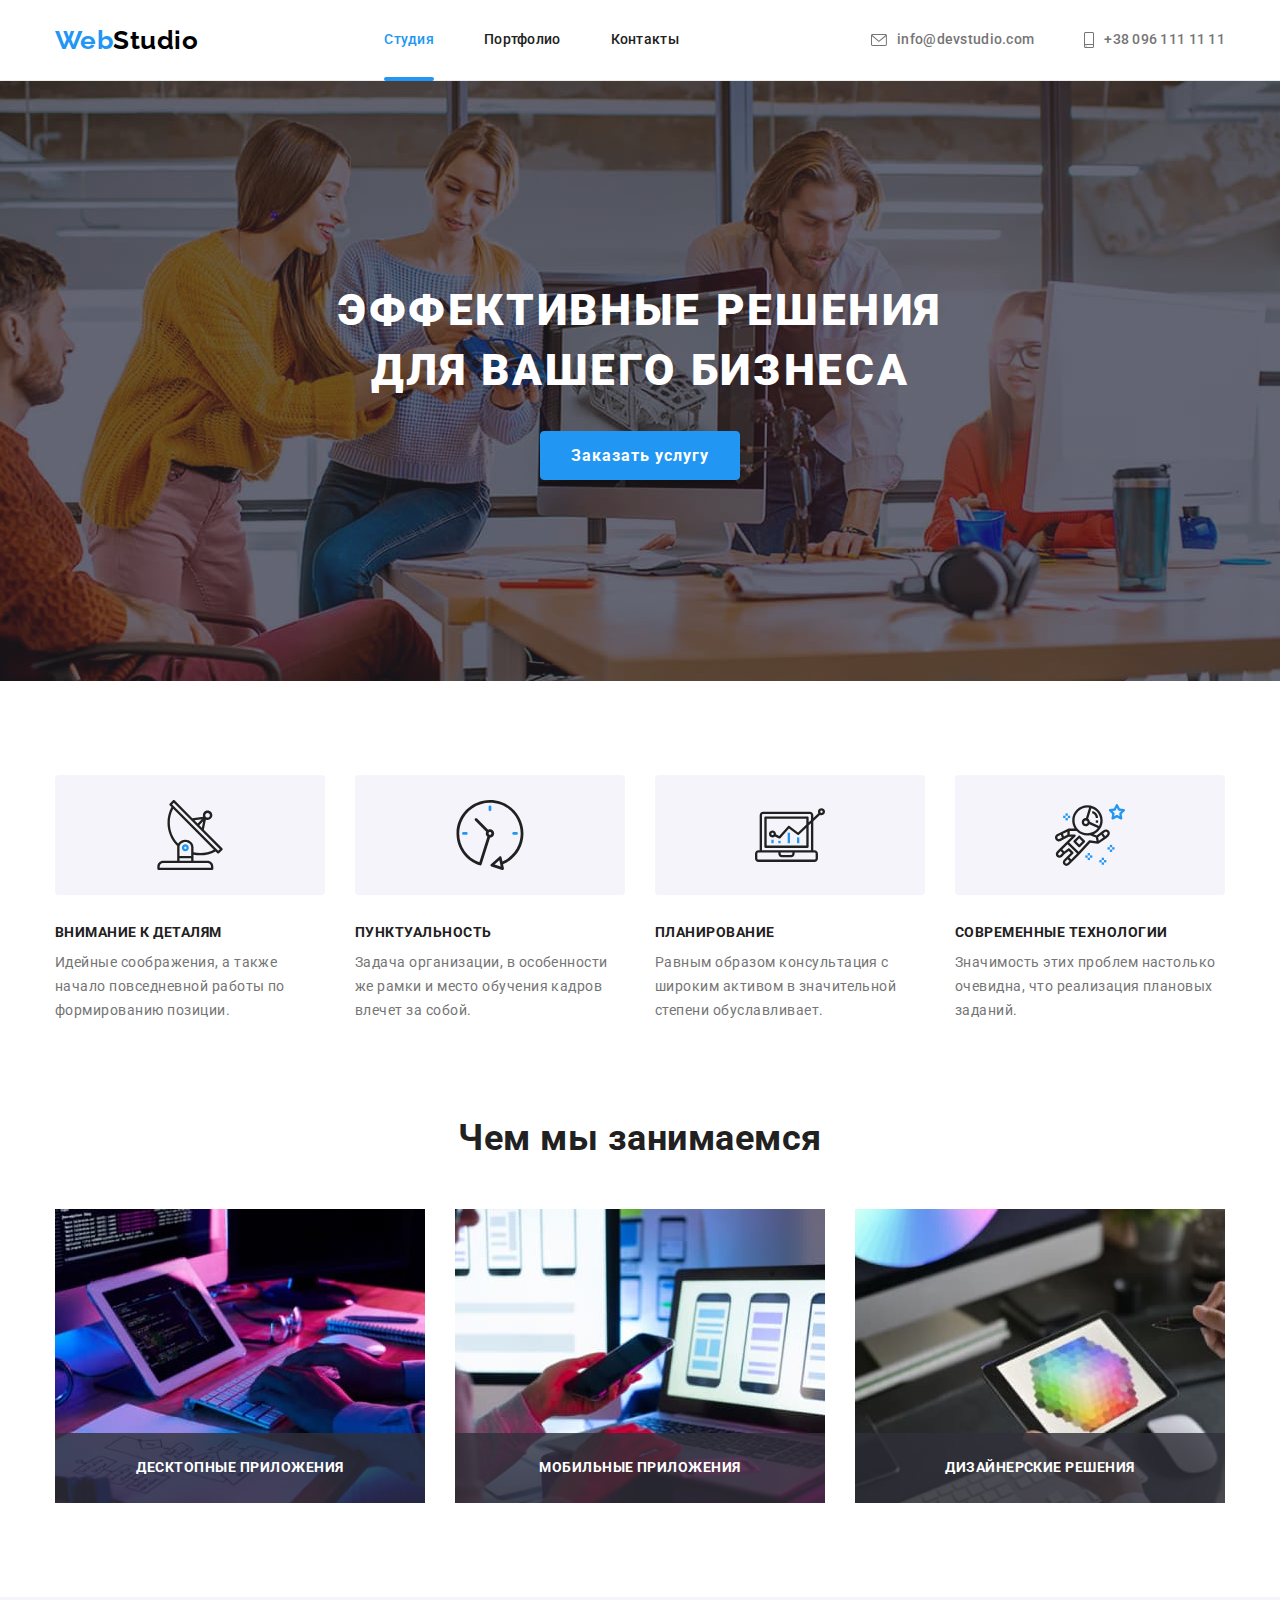
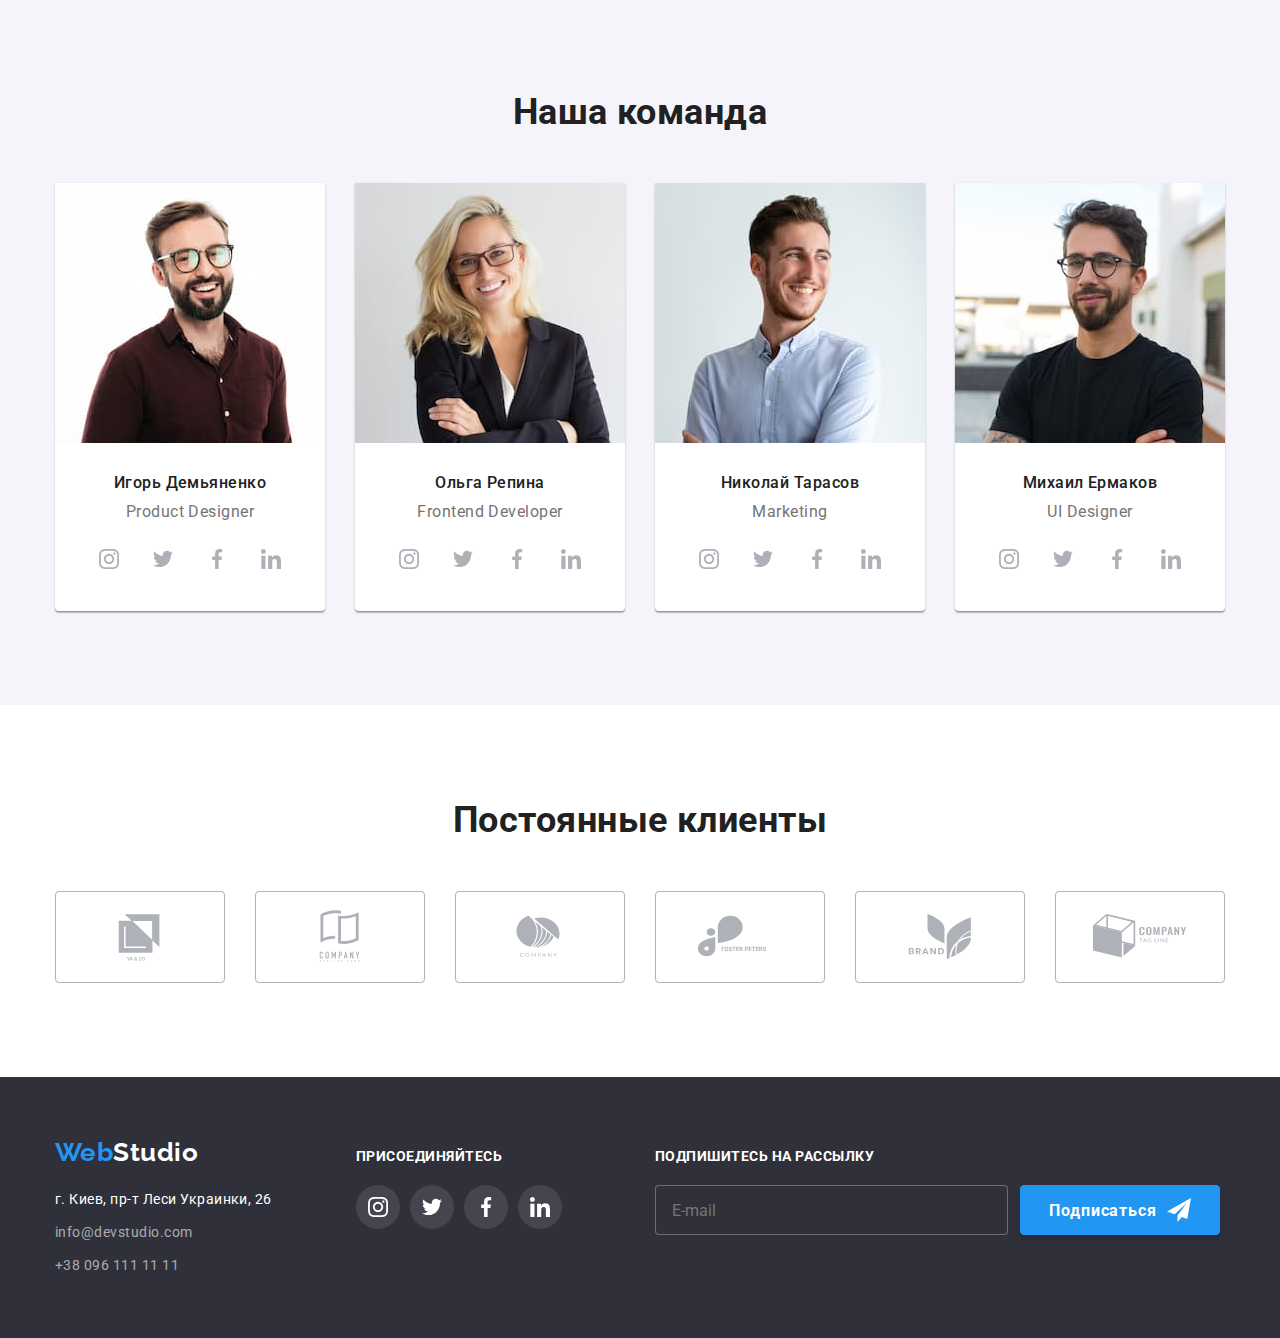
==== index.html @ db18aca5 "HW-07" ====
<!DOCTYPE html>
<html lang="ru">
  <head>
    <meta charset="utf-8" />
    <meta http-equiv="x-ua-compatible" content="ie=edge" />
    <meta name="viewport" content="width=device-width, initial-scale=1.0" />
    <title>Студия</title>
    <link rel="preconnect" href="https://fonts.googleapis.com" />
    <link rel="preconnect" href="https://fonts.gstatic.com" crossorigin />
    <link
      href="https://fonts.googleapis.com/css2?family=Raleway:wght@700&family=Roboto:wght@400;500;700;900&display=swap"
      rel="stylesheet"
    />
    <link
      rel="stylesheet"
      href="https://cdnjs.cloudflare.com/ajax/libs/modern-normalize/1.0.0/modern-normalize.min.css"
    />
    <link rel="stylesheet" href="./css/main.min.css" />
  </head>

  <body>
    <!-- _______________ Header _______________ -->
    <header class="page-header">
      <div class="container page-header__container">
        <!-- _______________ Logo _______________ -->
        <a href="./index.html" class="logo" lang="en">
          <span class="logo__accent">Web</span>Studio
        </a>

        <nav class="site-nav">
          <ul class="site-nav list">
            <li class="site-nav__item">
              <a
                href="./index.html"
                class="header-menu__link site-nav__link site-nav__link--current"
              >
                Студия
              </a>
            </li>
            <li class="site-nav__item">
              <a href="./portfolio.html" class="header-menu__link site-nav__link"> Портфолио </a>
            </li>
            <li class="site-nav__item">
              <a href="" class="header-menu__link site-nav__link"> Контакты </a>
            </li>
          </ul>
        </nav>

        <ul class="header-contacts list">
          <li class="header-contacts__item">
            <a href="mailto:info@devstudio.com" class="header-menu__link header-contacts__link">
              <svg class="header-contacts__icon" width="16" height="12">
                <use href="./images/sprite.svg#icon-envelope"></use>
              </svg>
              info@devstudio.com
            </a>
          </li>
          <li class="header-contacts__item">
            <a href="tel:+380961111111" class="header-menu__link header-contacts__link">
              <svg class="header-contacts__icon" width="10" height="16">
                <use href="./images/sprite.svg#icon-smartphone"></use>
              </svg>
              +38 096 111 11 11
            </a>
          </li>
        </ul>
      </div>
    </header>

    <main>
      <!-- _______________ Hero _______________ -->
      <section class="hero">
        <!-- <div class="overlay"> -->
        <div class="container">
          <h1 class="hero__title">Эффективные решения<br />для вашего бизнеса</h1>
          <button class="button" type="button" data-modal-open>Заказать услугу</button>
          <!-- </div> -->
        </div>
      </section>

      <!-- _______________ Features _______________ -->
      <section class="section">
        <div class="container">
          <h2 class="section__title visually-hidden">Наши преимущества</h2>
          <ul class="features list">
            <li class="features__item">
              <div class="features__thumb">
                <svg width="70" height="70">
                  <use href="./images/sprite.svg#icon-feature1"></use>
                </svg>
              </div>
              <h3 class="features__title">Внимание к деталям</h3>
              <p class="features__description">
                Идейные соображения, а также начало повседневной работы по формированию позиции.
              </p>
            </li>
            <li class="features__item">
              <div class="features__thumb">
                <svg width="70" height="70">
                  <use href="./images/sprite.svg#icon-feature2"></use>
                </svg>
              </div>
              <h3 class="features__title">Пунктуальность</h3>
              <p class="features__description">
                Задача организации, в особенности же рамки и место обучения кадров влечет за собой.
              </p>
            </li>
            <li class="features__item">
              <div class="features__thumb">
                <svg width="70" height="70">
                  <use href="./images/sprite.svg#icon-feature3"></use>
                </svg>
              </div>
              <h3 class="features__title">Планирование</h3>
              <p class="features__description">
                Равным образом консультация с широким активом в значительной степени обуславливает.
              </p>
            </li>
            <li class="features__item">
              <div class="features__thumb">
                <svg width="70" height="70">
                  <use href="./images/sprite.svg#icon-feature4"></use>
                </svg>
              </div>
              <h3 class="features__title">Современные технологии</h3>
              <p class="features__description">
                Значимость этих проблем настолько очевидна, что реализация плановых заданий.
              </p>
            </li>
          </ul>
        </div>
      </section>

      <!-- _______________ Our Doings _______________ -->
      <section class="section section--no-padding-top">
        <div class="container">
          <h2 class="section__title">Чем мы занимаемся</h2>
          <ul class="doings list">
            <li class="doings__item">
              <div class="doings__thumb">
                <img src="./images/box1.jpg" alt="Десктопные приложения" width="370" />
                <h3 class="doings__label">Десктопные приложения</h3>
              </div>
            </li>
            <li class="doings__item">
              <div class="doings__thumb">
                <img src="./images/box2.jpg" alt="Мобильные приложения" width="370" />
                <h3 class="doings__label">Мобильные приложения</h3>
              </div>
            </li>
            <li class="doings__item">
              <div class="doings__thumb">
                <img src="./images/box3.jpg" alt="Дизайнерские решения" width="370" />
                <h3 class="doings__label">Дизайнерские решения</h3>
              </div>
            </li>
          </ul>
        </div>
      </section>

      <!-- _______________ Our Team _______________ -->
      <section class="section section--other-background">
        <div class="container">
          <h2 class="section__title">Наша команда</h2>
          <ul class="team list">
            <li class="team__item">
              <img src="./images/teamcard1.jpg" alt="Фото Игоря" width="270" class="team-img" />
              <div class="team__info">
                <h3 class="team__title">Игорь Демьяненко</h3>
                <p class="team__text" lang="en">Product Designer</p>
                <ul class="socials list">
                  <li class="socials__item">
                    <a href="" class="socials__link">
                      <svg class="socials__icon" width="20" height="20">
                        <use href="./images/sprite.svg#icon-instagram"></use>
                      </svg>
                    </a>
                  </li>
                  <li class="socials__item">
                    <a href="" class="socials__link"
                      ><svg class="socials__icon" width="20" height="20">
                        <use href="./images/sprite.svg#icon-twitter"></use>
                      </svg>
                    </a>
                  </li>
                  <li class="socials__item">
                    <a href="" class="socials__link"
                      ><svg class="socials__icon" width="20" height="20">
                        <use href="./images/sprite.svg#icon-facebook"></use>
                      </svg>
                    </a>
                  </li>
                  <li class="socials__item">
                    <a href="" class="socials__link"
                      ><svg class="socials__icon" width="20" height="20">
                        <use href="./images/sprite.svg#icon-linkedin"></use>
                      </svg>
                    </a>
                  </li>
                </ul>
              </div>
            </li>

            <li class="team__item">
              <img src="./images/teamcard2.jpg" alt="Фото Ольги" width="270" />
              <div class="team__info">
                <h3 class="team__title">Ольга Репина</h3>
                <p class="team__text" lang="en">Frontend Developer</p>
                <ul class="socials list">
                  <li class="socials__item">
                    <a href="" class="socials__link">
                      <svg class="socials__icon" width="20" height="20">
                        <use href="./images/sprite.svg#icon-instagram"></use>
                      </svg>
                    </a>
                  </li>
                  <li class="socials__item">
                    <a href="" class="socials__link"
                      ><svg class="socials__icon" width="20" height="20">
                        <use href="./images/sprite.svg#icon-twitter"></use>
                      </svg>
                    </a>
                  </li>
                  <li class="socials__item">
                    <a href="" class="socials__link"
                      ><svg class="socials__icon" width="20" height="20">
                        <use href="./images/sprite.svg#icon-facebook"></use>
                      </svg>
                    </a>
                  </li>
                  <li class="socials__item">
                    <a href="" class="socials__link"
                      ><svg class="socials__icon" width="20" height="20">
                        <use href="./images/sprite.svg#icon-linkedin"></use>
                      </svg>
                    </a>
                  </li>
                </ul>
              </div>
            </li>

            <li class="team__item">
              <img src="./images/teamcard3.jpg" alt="Фото Николая" width="270" />
              <div class="team__info">
                <h3 class="team__title">Николай Тарасов</h3>
                <p class="team__text" lang="en">Marketing</p>
                <ul class="socials list">
                  <li class="socials__item">
                    <a href="" class="socials__link">
                      <svg class="socials__icon" width="20" height="20">
                        <use href="./images/sprite.svg#icon-instagram"></use>
                      </svg>
                    </a>
                  </li>
                  <li class="socials__item">
                    <a href="" class="socials__link">
                      <svg class="socials__icon" width="20" height="20">
                        <use href="./images/sprite.svg#icon-twitter"></use>
                      </svg>
                    </a>
                  </li>
                  <li class="socials__item">
                    <a href="" class="socials__link">
                      <svg class="socials__icon" width="20" height="20">
                        <use href="./images/sprite.svg#icon-facebook"></use>
                      </svg>
                    </a>
                  </li>
                  <li class="socials__item">
                    <a href="" class="socials__link">
                      <svg class="socials__icon" width="20" height="20">
                        <use href="./images/sprite.svg#icon-linkedin"></use>
                      </svg>
                    </a>
                  </li>
                </ul>
              </div>
            </li>

            <li class="team__item">
              <img src="./images/teamcard4.jpg" alt="Фото Михаила" width="270" />
              <div class="team__info">
                <h3 class="team__title">Михаил Ермаков</h3>
                <p class="team__text" lang="en">UI Designer</p>
                <ul class="socials list">
                  <li class="socials__item">
                    <a href="" class="socials__link">
                      <svg class="socials__icon" width="20" height="20">
                        <use href="./images/sprite.svg#icon-instagram"></use>
                      </svg>
                    </a>
                  </li>
                  <li class="socials__item">
                    <a href="" class="socials__link">
                      <svg class="socials__icon" width="20" height="20">
                        <use href="./images/sprite.svg#icon-twitter"></use>
                      </svg>
                    </a>
                  </li>
                  <li class="socials__item">
                    <a href="" class="socials__link">
                      <svg class="socials__icon" width="20" height="20">
                        <use href="./images/sprite.svg#icon-facebook"></use>
                      </svg>
                    </a>
                  </li>
                  <li class="socials__item">
                    <a href="" class="socials__link">
                      <svg class="socials__icon" width="20" height="20">
                        <use href="./images/sprite.svg#icon-linkedin"></use>
                      </svg>
                    </a>
                  </li>
                </ul>
              </div>
            </li>
          </ul>
        </div>
      </section>

      <!-- _______________ Our Clients _______________ -->
      <section class="section">
        <div class="container">
          <h2 class="section__title">Постоянные клиенты</h2>
          <ul class="clients list">
            <li>
              <a href="" class="clients__link">
                <svg class="clients__icon" width="106" height="60">
                  <use href="./images/sprite.svg#icon-client1"></use>
                </svg>
              </a>
            </li>
            <li>
              <a href="" class="clients__link">
                <svg class="clients__icon" width="106" height="60">
                  <use href="./images/sprite.svg#icon-client2"></use>
                </svg>
              </a>
            </li>
            <li>
              <a href="" class="clients__link">
                <svg class="clients__icon" width="106" height="60">
                  <use href="./images/sprite.svg#icon-client3"></use>
                </svg>
              </a>
            </li>
            <li>
              <a href="" class="clients__link">
                <svg class="clients__icon" width="106" height="60">
                  <use href="./images/sprite.svg#icon-client4"></use>
                </svg>
              </a>
            </li>
            <li>
              <a href="" class="clients__link">
                <svg class="clients__icon" width="106" height="60">
                  <use href="./images/sprite.svg#icon-client5"></use>
                </svg>
              </a>
            </li>
            <li>
              <a href="" class="clients__link">
                <svg class="clients__icon" width="106" height="60">
                  <use href="./images/sprite.svg#icon-client6"></use>
                </svg>
              </a>
            </li>
          </ul>
        </div>
      </section>
    </main>

    <!--  _______________ Footer _______________ -->
    <footer class="footer">
      <div class="container footer__box">
        <div>
          <a href="./index.html" class="logo logo--inverse" lang="en">
            <span class="logo__accent">Web</span>Studio
          </a>

          <address>
            <ul class="address list">
              <li class="address__item">
                <a
                  href="https://www.google.com.ua/maps/@50.4265841,30.5361971,17z"
                  class="address__link address__link--bright"
                >
                  г. Киев, пр-т Леси Украинки, 26</a
                >
              </li>
              <li class="address__item">
                <a href="mailto:info@devstudio.com" class="address__link address__link--dull">
                  info@devstudio.com
                </a>
              </li>
              <li class="address__item">
                <a href="tel:+380961111111" class="address__link address__link--dull">
                  +38 096 111 11 11
                </a>
              </li>
            </ul>
          </address>
        </div>

        <div class="join">
          <h3 class="footer__title">присоединяйтесь</h3>
          <ul class="socials list">
            <li class="socials__item--">
              <a href="" class="socials__link join__socials__link">
                <svg class="socials__icon" width="20" height="20">
                  <use href="./images/sprite.svg#icon-instagram"></use>
                </svg>
              </a>
            </li>
            <li class="socials__item">
              <a href="" class="socials__link join__socials__link">
                <svg class="socials__icon" width="20" height="20">
                  <use href="./images/sprite.svg#icon-twitter"></use>
                </svg>
              </a>
            </li>
            <li class="socials__item">
              <a href="" class="socials__link join__socials__link">
                <svg class="socials__icon" width="20" height="20">
                  <use href="./images/sprite.svg#icon-facebook"></use>
                </svg>
              </a>
            </li>
            <li class="socials__item">
              <a href="" class="socials__link join__socials__link">
                <svg class="socials__icon" width="20" height="20">
                  <use href="./images/sprite.svg#icon-linkedin"></use>
                </svg>
              </a>
            </li>
          </ul>
        </div>

        <div class="subscription">
          <form>
            <h3 class="footer__title">Подпишитесь на рассылку</h3>
            <div class="subscription__row">
              <input
                class="subscription__input"
                type="email"
                id="sub-mail"
                name="subscr-email"
                placeholder="E-mail"
              />
              <button class="button" type="submit">
                <span class="button__box">
                  Подписаться
                  <span class="button__thumb">
                    <svg width="24" height="24">
                      <use href="./images/icons.svg#icon-send"></use>
                    </svg>
                  </span>
                </span>
              </button>
            </div>
          </form>
        </div>
      </div>
    </footer>

    <!-- _______________ Modal Window _______________ -->
    <div class="backdrop is-hidden" data-modal>
      <div class="modal">
        <svg class="btn-close-icon" width="30" height="30" data-modal-close>
          <use href="./images/sprite.svg#icon-close"></use>
        </svg>
        <form class="form" name="recall" autocomplete="on">
          <h2 class="form__title">Оставьте свои данные, мы вам перезвоним</h2>

          <ul class="list">
            <li class="form__item">
              <label class="form__label" for="name">Имя</label>
              <input class="form__input" type="text" name="contact-name" id="name" />
              <span class="form__thumb">
                <svg class="form__icon" width="18" height="18">
                  <use href="./images/icons.svg#icon-person"></use>
                </svg>
              </span>
            </li>

            <li class="form__item">
              <label class="form__label" for="tel">Телефон</label>
              <input class="form__input" type="tel" id="tel" name="contact-phone" required />
              <span class="form__thumb">
                <svg class="form__icon" width="18" height="18">
                  <use href="./images/icons.svg#icon-phone"></use>
                </svg>
              </span>
            </li>

            <li class="form__item">
              <label class="form__label" for="mail">Почта</label>
              <input class="form__input" type="email" id="mail" name="contact-email" />
              <span class="form__thumb">
                <svg class="form__icon" width="18" height="18">
                  <use href="./images/icons.svg#icon-email-modal"></use>
                </svg>
              </span>
            </li>

            <li class="form__item">
              <label class="form__label" for="comment">Комментарий</label>
              <textarea
                class="form__input form__textarea"
                name="contact-comment"
                id="comment"
                placeholder="Введите текст"
              ></textarea>
            </li>

            <li class="form__item terms">
              <label class="terms__label">
                <span class="terms__thumb">
                  <input
                    class="terms__checkbox visually-hidden"
                    type="checkbox"
                    name="terms-agree"
                    value="agree"
                    required
                  />
                  <svg class="terms__icon" width="16" height="15">
                    <use href="./images/icons.svg#icon-check"></use>
                  </svg>
                </span>

                <span class="terms__text">
                  Соглашаюсь с рассылкой и принимаю
                  <a class="terms__link" href="">Условия договора</a>
                </span>
              </label>
            </li>
          </ul>

          <!-- send -->
          <button class="button" type="submit" data-modal-close>Отправить</button>
        </form>
      </div>
    </div>

    <script src="./js/modal.js"></script>
  </body>
</html>
---- css/main.min.css ----
:root{--primary-text-color: #757575;--title-text-color: #212121;--light-text-color: #ffffff;--hero-title-color: #ffffff;--main-bg-color: #ffffff;--second-bg-color: #f5f4fa;--dark-bg-color: #2f303a;--accent-color: #2196f3;--twin-accent-color: #ffffff;--logo-color: #000000;--address-contact-color: rgba(255, 255, 255, 0.6);--icon-color: #afb1b8;--icon-bg-color: rgba(255, 255, 255, 0.1);--label-doing-bg-color: rgba(47, 48, 58, 0.8);--portfolio-overlay-text-color: #ffffff;--portfolio-overlay-bg-color: rgba(33, 150, 243, 0.9);--backdrop-color: rgba(0, 0, 0, 0.2);--placeholder-color: rgba(117, 117, 117, 0.5);--subscr-border-color: rgba(255, 255, 255, 0.3);--close-border-color: rgba(0, 0, 0, 0.1);--item-gap: 30px}body{font-family:Roboto,sans-serif;letter-spacing:.03em;color:var(--primary-text-color);background-color:var(--main-bg-color)}img{display:block;max-width:100%;height:auto}h1,h2,h3,h4,h5,h6,p{margin:0;padding:0}.list{margin:0;padding:0;list-style:none}.container{margin-left:auto;margin-right:auto;padding-left:15px;padding-right:15px;width:1200px}.visually-hidden{position:absolute;width:1px;height:1px;margin:-1px;border:0;padding:0;white-space:nowrap;-webkit-clip-path:inset(100%);clip-path:inset(100%);clip:rect(0 0 0 0);overflow:hidden}.form__thumb,.form__input,.btn-close-icon,.backdrop,.button__thumb,.subscription__input,.address__link,.portfolio__text,.portfolio__link,.filtr__btn,.clients__link,.socials__link,.button,.header-contacts__link,.site-nav__link{transition-duration:250ms;transition-timing-function:cubic-bezier(0.4, 0, 0.2, 1)}.header-contacts,.site-nav{display:flex;align-items:center}.header-contacts__item,.site-nav__item{display:block}.header-contacts__item:not(:last-child),.site-nav__item:not(:last-child){margin-right:50px}.header-contacts__link,.site-nav__link{padding-top:32px;padding-bottom:32px;font-weight:500;font-size:14px;line-height:1.14;letter-spacing:.02em;text-decoration:none;transition-property:color,fill}.header-contacts__link:hover,.site-nav__link:hover,.header-contacts__link:focus,.site-nav__link:focus{color:var(--accent-color);fill:var(--accent-color)}.logo{display:inline-block;font-family:Raleway,sans-serif;font-weight:700;font-size:26px;line-height:1.19;text-decoration:none;color:var(--logo-color)}.logo__accent{color:var(--accent-color)}.logo--inverse{color:var(--twin-accent-color)}.page-header{border-bottom:1px solid #ececec}.page-header__container{display:flex;align-items:center}.site-nav{margin-left:93px;margin-right:auto}.site-nav__link{display:inline-block;color:var(--title-text-color)}.site-nav__link--current{position:relative;color:var(--accent-color)}.site-nav__link--current::after{content:"";position:absolute;bottom:-1px;left:0;width:100%;background-color:var(--accent-color);border:2px solid var(--accent-color);border-radius:2px}.header-contacts__link{display:flex;align-items:center;color:var(--primary-text-color);fill:var(--primary-text-color)}.header-contacts__icon{margin-right:10px}.section{padding-top:94px;padding-bottom:94px}.section__title{margin-top:0;margin-bottom:50px;font-weight:700;font-size:36px;line-height:1.17;text-align:center;color:var(--title-text-color)}.section--no-padding-top{padding-top:0}.section--other-background{margin-bottom:0;background-color:var(--second-bg-color)}.hero{margin-left:auto;margin-right:auto;padding-top:200px;padding-bottom:200px;max-width:1600px;height:600px;text-align:center;background-color:var(--dark-bg-color);background-image:linear-gradient(rgba(47, 48, 58, 0.4), rgba(47, 48, 58, 0.4)),url(../images/hero-bg.jpg);background-repeat:no-repeat;background-position:center;background-size:cover}.hero__title{margin-bottom:30px;font-weight:900;font-size:44px;line-height:1.36;letter-spacing:.06em;text-transform:uppercase;color:var(--hero-title-color)}.button{display:block;margin-left:auto;margin-right:auto;padding:10px;min-width:200px;font-weight:700;font-size:16px;line-height:1.7;letter-spacing:.06em;text-align:center;cursor:pointer;color:var(--twin-accent-color);background-color:var(--accent-color);border:1px solid var(--accent-color);border-radius:4px;box-shadow:0px 4px 4px rgba(0,0,0,.15);transition-property:color,background-color}.button:hover,.button:focus{background-color:var(--twin-accent-color);color:var(--accent-color)}.features{display:flex;margin-left:calc(-1*var(--item-gap))}.features__item{flex-basis:calc(25% - var(--item-gap));margin-left:var(--item-gap)}.features__thumb{display:flex;justify-content:center;align-items:center;margin-bottom:30px;height:120px;background-color:var(--second-bg-color);border-radius:4px}.features__title{margin-bottom:10px;font-weight:700;font-size:14px;line-height:1.14;text-transform:uppercase;color:var(--title-text-color)}.features__description{margin-top:0;margin-bottom:0;font-size:14px;line-height:1.71}.doings{display:flex;margin-left:calc(-1*var(--item-gap))}.doings__item{margin-left:var(--item-gap);flex-basis:calc(33.3333333333% - var(--item-gap))}.doings__thumb{position:relative}.doings__label{position:absolute;bottom:0;display:flex;justify-content:center;align-items:center;margin:0;width:100%;height:70px;font-weight:700;font-size:14px;line-height:1.14;text-transform:uppercase;color:var(--light-text-color);background-color:var(--label-doing-bg-color)}.team{display:flex;margin-left:calc(-1*var(--item-gap))}.team__item{flex-basis:calc(25% - var(--item-gap));margin-left:var(--item-gap);background-color:var(--main-bg-color);box-shadow:0px 1px 3px rgba(0,0,0,.12),0px 1px 1px rgba(0,0,0,.14),0px 2px 1px rgba(0,0,0,.2);border-radius:0px 0px 4px 4px}.team__info{padding:30px 0}.team__title{margin-bottom:10px;font-weight:500;font-size:16px;line-height:1.19;text-align:center;color:var(--title-text-color)}.team__text{margin-top:0;margin-bottom:16px;font-size:16px;line-height:1.19;text-align:center}.socials{display:flex;justify-content:center}.socials__item:not(:first-child){margin-left:10px}.socials__link{display:flex;justify-content:center;align-items:center;width:44px;height:44px;color:var(--icon-color);border-radius:50%;transition-property:color,background-color}.socials__link:hover,.socials__link:focus{color:var(--twin-accent-color);background-color:var(--accent-color)}.socials__icon{fill:currentColor}.clients{display:flex;justify-content:space-between}.clients__link{display:flex;justify-content:center;align-items:center;width:170px;height:92px;color:var(--icon-color);border:1px solid var(--icon-color);border-radius:4px;transition-property:color,border}.clients__link:hover,.clients__link:focus{color:var(--accent-color);border:1px solid var(--accent-color)}.clients__icon{fill:currentColor}.filtr{display:flex;justify-content:center;margin-bottom:50px}.filtr__item:not(:last-child){margin-right:8px}.filtr__btn{display:inline-block;padding:6px 22px;min-width:73px;font-family:inherit;font-weight:500;font-size:16px;line-height:1.63;letter-spacing:.03em;text-align:center;cursor:pointer;color:var(--title-text-color);background-color:var(--second-bg-color);border:1px solid var(--second-bg-color);border-radius:4px;transition-property:color,background-color,border,box-shadow}.filtr__btn:hover,.filtr__btn:focus{color:var(--twin-accent-color);background-color:var(--accent-color);border:1px solid var(--accent-color);box-shadow:0px 3px 1px rgba(0,0,0,.1),0px 1px 2px rgba(0,0,0,.08),0px 2px 2px rgba(0,0,0,.12)}.portfolio{display:flex;flex-wrap:wrap;margin-left:calc(-1*var(--item-gap));margin-top:calc(-1*var(--item-gap))}.portfolio__item{flex-basis:calc(33.3333333333% - var(--item-gap));margin-left:var(--item-gap);margin-top:var(--item-gap)}.portfolio__link{display:block;text-decoration:none;transition-property:box-shadow}.portfolio__link:hover,.portfolio__link:focus{box-shadow:0px 1px 1px rgba(0,0,0,.12),0px 4px 4px rgba(0,0,0,.06),1px 4px 6px rgba(0,0,0,.16)}.portfolio__thumb{position:relative;overflow:hidden}.portfolio__thumb::before{content:""}.portfolio__text{position:absolute;top:100%;opacity:0;margin:0;padding:63px 24px;width:100%;height:100%;font-size:18px;line-height:1.56;color:var(--portfolio-overlay-text-color);background-color:var(--portfolio-overlay-bg-color);transition-property:opacity,top}.portfolio__link:hover .portfolio__text,.portfolio__link:focus .portfolio__text{top:0;opacity:1}.portfolio__content{padding:20px 24px;border:1px solid #eee}.portfolio__title{margin:0 0 4px 0;font-weight:700;font-size:18px;line-height:2;letter-spacing:.06em;color:var(--title-text-color)}.portfolio__type{margin-top:0;margin-bottom:0;font-size:16px;line-height:1.86;color:var(--primary-text-color)}.footer{padding-top:60px;padding-bottom:60px;background-color:var(--dark-bg-color)}.footer__box{display:flex;align-items:baseline}.footer__title{margin-bottom:20px;font-weight:700;font-size:14px;line-height:1.14;text-transform:uppercase;color:var(--light-text-color)}.address{margin-top:20px;width:231px}.address__item:not(:first-child){margin-top:9px}.address__link{display:inline-block;width:231px;font-style:normal;font-size:14px;line-height:1.71;text-decoration:none;transition-property:color}.address__link:hover,.address__link:focus{color:var(--accent-color)}.address__link--bright{color:var(--light-text-color)}.address__link--dull{color:var(--address-contact-color)}.join{margin-left:70px}.join__socials__link{color:var(--light-text-color);background-color:var(--icon-bg-color)}.subscription{margin-left:93px}.subscription__row{display:flex}.subscription__input{width:353px;height:50px;margin-right:12px;padding-left:16px;color:var(--light-text-color);background-color:var(--dark-bg-color);border:1px solid var(--subscr-border-color);border-radius:4px;transition-property:border}.subscription__input:focus{border:1px solid var(--accent-color);outline:1px solid var(--accent-color)}.button__box{display:flex;justify-content:center;align-items:center}.button__thumb{display:flex;justify-content:center;align-items:center;margin-left:10px;padding:0;fill:var(--twin-accent-color);transition-property:fill}.button:hover .button__thumb,.button:focus .button__thumb{fill:var(--accent-color)}.backdrop{position:fixed;top:0;left:0;width:100%;height:100%;background-color:var(--backdrop-color);transition-property:opacity,visibility}.is-hidden{opacity:0;pointer-events:none;visibility:hidden}.modal{position:absolute;top:50%;left:50%;transform:translate(-50%, -50%);padding-top:40px;padding-left:40px;padding-right:40px;padding-bottom:40px;min-width:528px;min-height:581px;background-color:var(--main-bg-color);border-radius:4px;box-shadow:0px 1px 3px rgba(0,0,0,.12),0px 1px 1px rgba(0,0,0,.14),0px 2px 1px rgba(0,0,0,.2)}.btn-close-icon{position:absolute;top:8px;right:8px;fill:#000;border:1px solid var(--close-border-color);border-radius:50%;transition-property:fill}.btn-close-icon:hover,.btn-close-icon:focus{fill:var(--accent-color);cursor:pointer}.btn-close-icon:active{fill:var(--icon-color)}.form{width:448px;margin-left:auto;margin-right:auto}.form__title{margin-bottom:12px;color:var(--title-text-color);font-weight:700;font-size:20px;line-height:1.15;text-align:center}.form__item{position:relative;display:flex;flex-direction:column;margin-bottom:10px}.form__item:nth-child(4){margin-bottom:20px}.form__label{margin-bottom:4px;font-size:12px;line-height:1.17;letter-spacing:.01}.form__label::-moz-placeholder{color:var(--placeholder-color)}.form__label:-ms-input-placeholder{color:var(--placeholder-color)}.form__label::placeholder{color:var(--placeholder-color)}.form__input{margin:0;padding:12px 42px;cursor:pointer;font-size:14px;line-height:1.14;letter-spacing:.01em;color:var(--title-text-color);border:1px solid rgba(33,33,33,.2);border-radius:4px;transition-property:border}.form__input:focus{outline:1px solid rgba(0,0,0,0);border:1px solid var(--accent-color)}.form__thumb{position:absolute;bottom:11px;left:12px;display:flex;justify-content:center;align-items:center;padding:0;color:var(--title-text-color);transition-property:color}.form__item:focus-within .form__thumb{color:var(--accent-color)}.form__icon{display:inline-block;fill:currentColor}.form__textarea{padding-right:16px;padding-left:16px;height:120px;resize:none}.terms{margin-bottom:30px}.terms__label{display:flex;justify-content:center;align-items:center;margin:0}.terms__thumb{position:relative;width:16px;height:15px;display:block;margin:0;padding:0}.terms__icon{border:1px solid #000;border-radius:2px;fill:rgba(0,0,0,0);stroke:rgba(0,0,0,0);stroke-linejoin:miter;stroke-linecap:butt;stroke-miterlimit:4;stroke-width:.4267}.terms__checkbox:checked+.terms__icon{border:1px solid var(--accent-color);background-color:var(--accent-color);fill:#fff;stroke:#fff;stroke-linejoin:miter;stroke-linecap:butt;stroke-miterlimit:4;stroke-width:.4267}.terms__text{margin-left:9px;font-size:14px;line-height:1.71}.terms__link{color:var(--accent-color)}/*# sourceMappingURL=main.min.css.map */
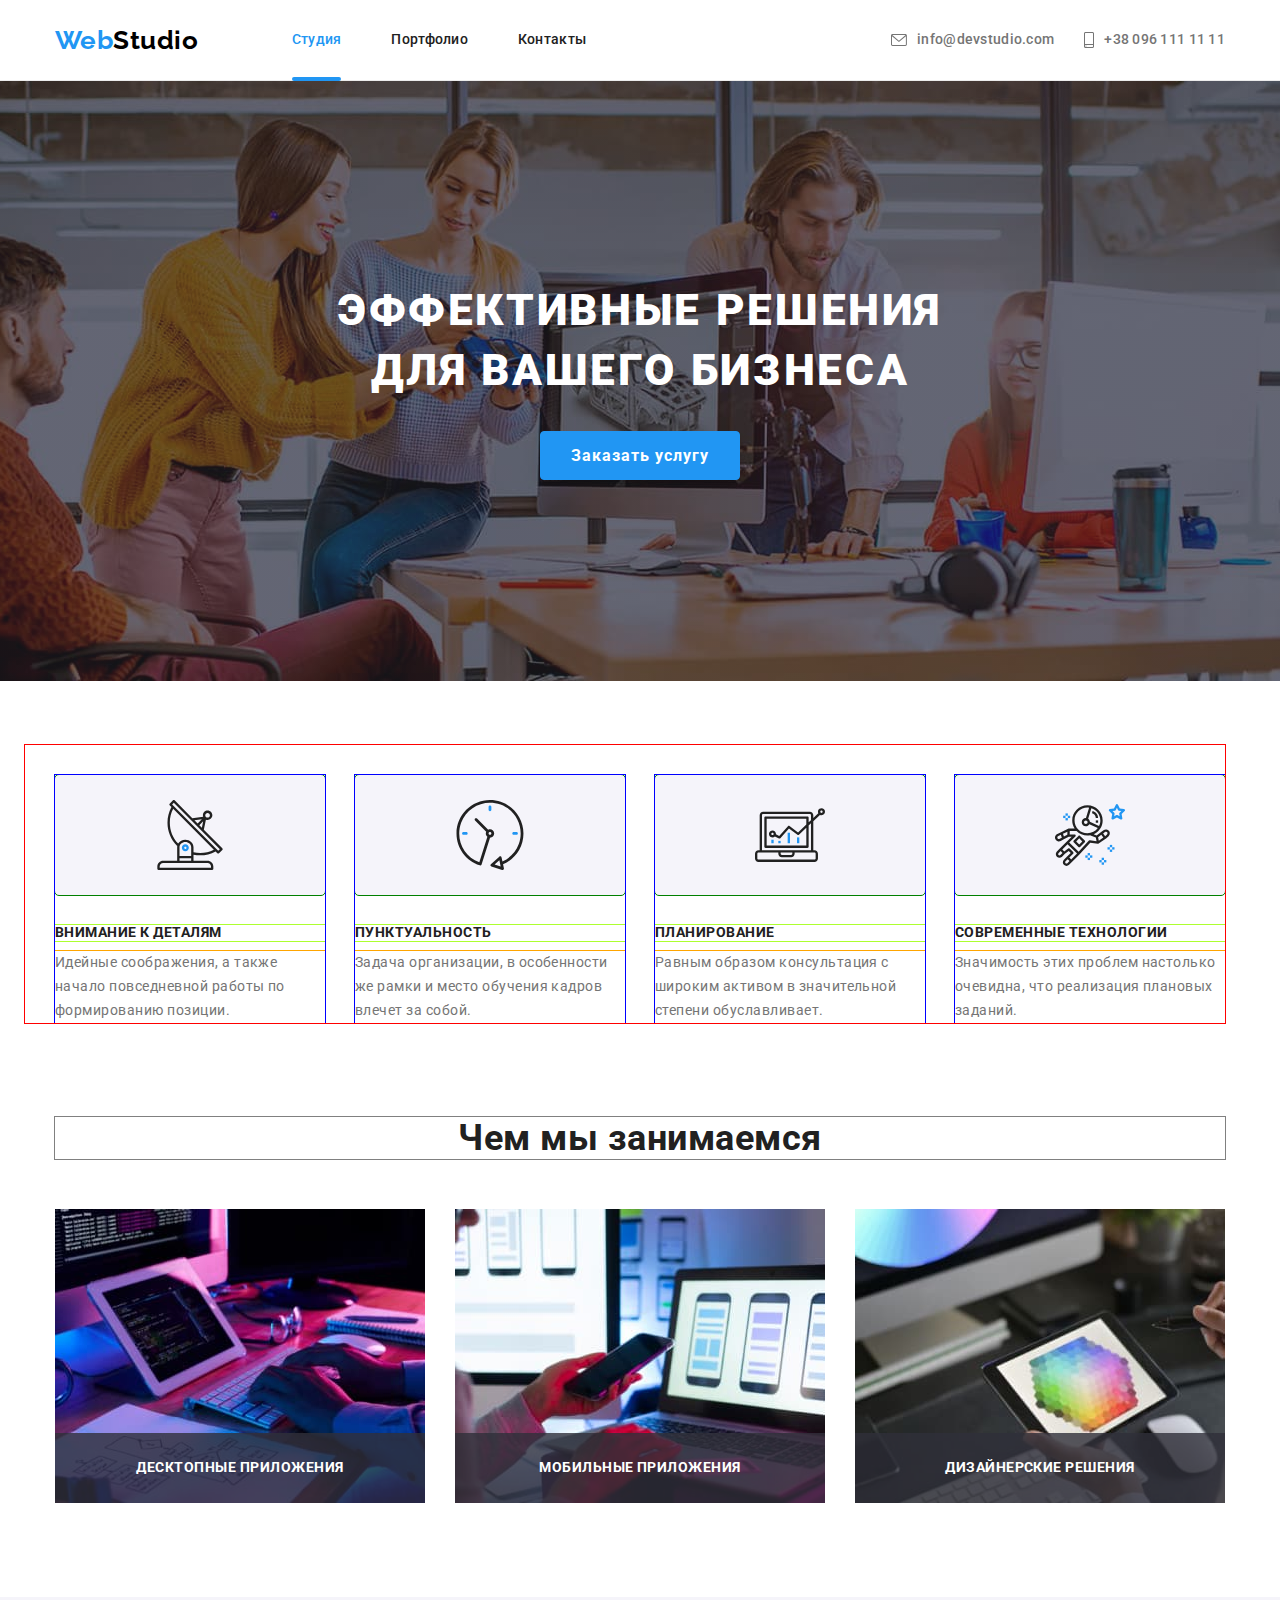
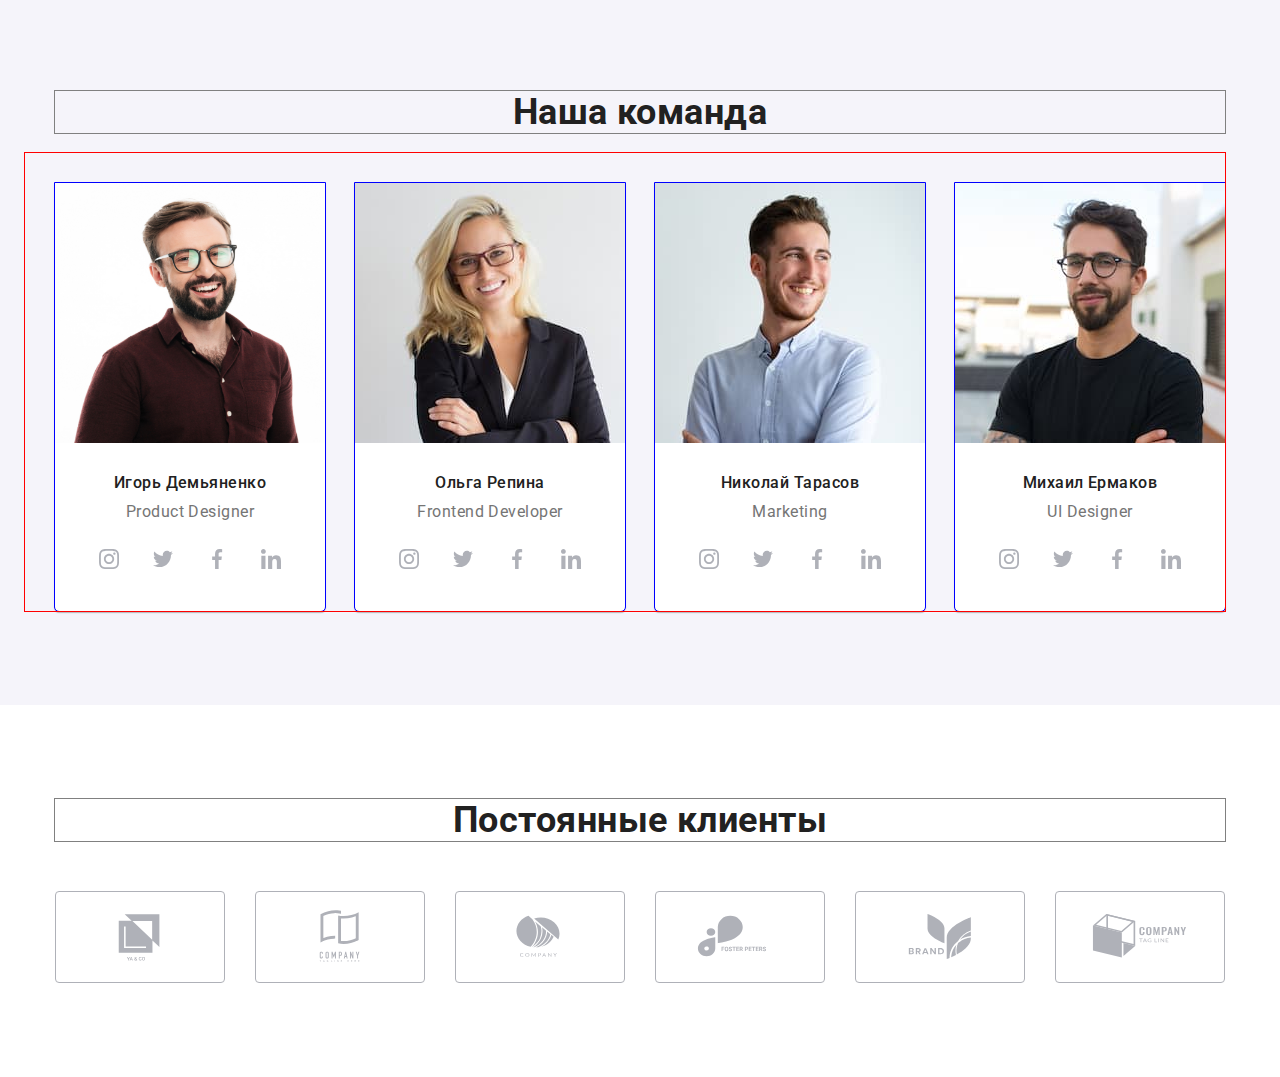
==== commit b56c5084: "Almost done HW" ====
--- a/index.html
+++ b/index.html
@@ -27,54 +27,84 @@
           <span class="logo__accent">Web</span>Studio
         </a>
 
-        <nav class="site-nav">
-          <ul class="site-nav list">
-            <li class="site-nav__item">
+        <!-- _______________ Burger button _______________ -->
+        <button
+          type="button"
+          class="menu-button"
+          aria-expended="false"
+          aria-controls="menu-container"
+          data-menu-button
+        >
+          <svg width="40" height="40" aria-label="Переключатель мобильного меню">
+            <use class="icon-menu" href="./images/sprite.svg#icon-burger"></use>
+            <use class="icon-close" href="./images/sprite.svg#icon-close"></use>
+          </svg>
+        </button>
+
+        <div class="menu-container" id="menu-container" data-menu>
+          <!-- _______________ Site Nav _______________ -->
+          <nav class="site-nav">
+            <ul class="site-nav list">
+              <li class="site-nav__item">
+                <a href="./index.html" class="site-nav__link site-nav__link--current"> Студия </a>
+              </li>
+              <li class="site-nav__item">
+                <a href="./portfolio.html" class="site-nav__link"> Портфолио </a>
+              </li>
+              <li class="site-nav__item">
+                <a href="" class="site-nav__link"> Контакты </a>
+              </li>
+            </ul>
+          </nav>
+
+          <!-- _______________ Header Contacts _______________ -->
+          <ul class="header-contacts list">
+            <li class="header-contacts__item">
+              <a href="mailto:info@devstudio.com" class="header-contacts__link">
+                <svg class="header-contacts__icon" width="16" height="12">
+                  <use href="./images/sprite.svg#icon-envelope"></use>
+                </svg>
+                info@devstudio.com
+              </a>
+            </li>
+            <li class="header-contacts__item">
               <a
-                href="./index.html"
-                class="header-menu__link site-nav__link site-nav__link--current"
+                href="tel:+380961111111"
+                class="header-contacts__link header-contacts__link--accent"
               >
-                Студия
-              </a>
-            </li>
-            <li class="site-nav__item">
-              <a href="./portfolio.html" class="header-menu__link site-nav__link"> Портфолио </a>
-            </li>
-            <li class="site-nav__item">
-              <a href="" class="header-menu__link site-nav__link"> Контакты </a>
-            </li>
-          </ul>
-        </nav>
-
-        <ul class="header-contacts list">
-          <li class="header-contacts__item">
-            <a href="mailto:info@devstudio.com" class="header-menu__link header-contacts__link">
-              <svg class="header-contacts__icon" width="16" height="12">
-                <use href="./images/sprite.svg#icon-envelope"></use>
-              </svg>
-              info@devstudio.com
-            </a>
-          </li>
-          <li class="header-contacts__item">
-            <a href="tel:+380961111111" class="header-menu__link header-contacts__link">
-              <svg class="header-contacts__icon" width="10" height="16">
-                <use href="./images/sprite.svg#icon-smartphone"></use>
-              </svg>
-              +38 096 111 11 11
-            </a>
-          </li>
-        </ul>
+                <svg class="header-contacts__icon" width="10" height="16">
+                  <use href="./images/sprite.svg#icon-smartphone"></use>
+                </svg>
+                +38 096 111 11 11
+              </a>
+            </li>
+          </ul>
+
+          <!-- _______________ Header Socials _______________ -->
+          <ul class="header-socials list">
+            <li class="header-socials__item">
+              <a href="" class="header-socials__link">Instagram</a>
+            </li>
+            <li class="header-socials__item">
+              <a href="" class="header-socials__link">Twitter</a>
+            </li>
+            <li class="header-socials__item">
+              <a href="" class="header-socials__link">Facebook</a>
+            </li>
+            <li class="header-socials__item">
+              <a href="" class="header-socials__link">LinkedIn</a>
+            </li>
+          </ul>
+        </div>
       </div>
     </header>
 
     <main>
       <!-- _______________ Hero _______________ -->
       <section class="hero">
-        <!-- <div class="overlay"> -->
         <div class="container">
           <h1 class="hero__title">Эффективные решения<br />для вашего бизнеса</h1>
           <button class="button" type="button" data-modal-open>Заказать услугу</button>
-          <!-- </div> -->
         </div>
       </section>
 
@@ -132,7 +162,7 @@
       </section>
 
       <!-- _______________ Our Doings _______________ -->
-      <section class="section section--no-padding-top">
+      <section class="section section__doings section--no-padding-top">
         <div class="container">
           <h2 class="section__title">Чем мы занимаемся</h2>
           <ul class="doings list">
@@ -164,7 +194,19 @@
           <h2 class="section__title">Наша команда</h2>
           <ul class="team list">
             <li class="team__item">
-              <img src="./images/teamcard1.jpg" alt="Фото Игоря" width="270" class="team-img" />
+              <img
+                srcset="
+                  ./images/teamcard1-270.jpg 270w,
+                  ./images/teamcard1-450.jpg 450w,
+                  ./images/teamcard1-900.jpg 900w
+                "
+                src="./images/teamcard1-270.jpg"
+                alt="Фото Игоря"
+                width="270"
+                height="260"
+                sizes="(min-width: 1200) 25vw, (min-width: 768px) 50vw, 100vw"
+                class="team__img"
+              />
               <div class="team__info">
                 <h3 class="team__title">Игорь Демьяненко</h3>
                 <p class="team__text" lang="en">Product Designer</p>
@@ -202,7 +244,7 @@
             </li>
 
             <li class="team__item">
-              <img src="./images/teamcard2.jpg" alt="Фото Ольги" width="270" />
+              <img src="./images/teamcard2.jpg" alt="Фото Ольги" width="270" class="team__img" />
               <div class="team__info">
                 <h3 class="team__title">Ольга Репина</h3>
                 <p class="team__text" lang="en">Frontend Developer</p>
@@ -240,7 +282,7 @@
             </li>
 
             <li class="team__item">
-              <img src="./images/teamcard3.jpg" alt="Фото Николая" width="270" />
+              <img src="./images/teamcard3.jpg" alt="Фото Николая" width="270" class="team__img" />
               <div class="team__info">
                 <h3 class="team__title">Николай Тарасов</h3>
                 <p class="team__text" lang="en">Marketing</p>
@@ -278,7 +320,7 @@
             </li>
 
             <li class="team__item">
-              <img src="./images/teamcard4.jpg" alt="Фото Михаила" width="270" />
+              <img src="./images/teamcard4.jpg" alt="Фото Михаила" width="270" class="team__img" />
               <div class="team__info">
                 <h3 class="team__title">Михаил Ермаков</h3>
                 <p class="team__text" lang="en">UI Designer</p>
@@ -323,42 +365,42 @@
         <div class="container">
           <h2 class="section__title">Постоянные клиенты</h2>
           <ul class="clients list">
-            <li>
+            <li class="clients__item">
               <a href="" class="clients__link">
                 <svg class="clients__icon" width="106" height="60">
                   <use href="./images/sprite.svg#icon-client1"></use>
                 </svg>
               </a>
             </li>
-            <li>
+            <li class="clients__item">
               <a href="" class="clients__link">
                 <svg class="clients__icon" width="106" height="60">
                   <use href="./images/sprite.svg#icon-client2"></use>
                 </svg>
               </a>
             </li>
-            <li>
+            <li class="clients__item">
               <a href="" class="clients__link">
                 <svg class="clients__icon" width="106" height="60">
                   <use href="./images/sprite.svg#icon-client3"></use>
                 </svg>
               </a>
             </li>
-            <li>
+            <li class="clients__item">
               <a href="" class="clients__link">
                 <svg class="clients__icon" width="106" height="60">
                   <use href="./images/sprite.svg#icon-client4"></use>
                 </svg>
               </a>
             </li>
-            <li>
+            <li class="clients__item">
               <a href="" class="clients__link">
                 <svg class="clients__icon" width="106" height="60">
                   <use href="./images/sprite.svg#icon-client5"></use>
                 </svg>
               </a>
             </li>
-            <li>
+            <li class="clients__item">
               <a href="" class="clients__link">
                 <svg class="clients__icon" width="106" height="60">
                   <use href="./images/sprite.svg#icon-client6"></use>
@@ -371,7 +413,11 @@
     </main>
 
     <!--  _______________ Footer _______________ -->
-    <footer class="footer">
+    <!--  _______________ Logo _______________ -->
+    <!--  _______________ Addresses _______________ -->
+    <!--  _______________ Join! _______________ -->
+    <!--  _______________ Subscribe! _______________ -->
+    <!-- <footer class="footer">
       <div class="container footer__box">
         <div>
           <a href="./index.html" class="logo logo--inverse" lang="en">
@@ -461,7 +507,7 @@
           </form>
         </div>
       </div>
-    </footer>
+    </footer> -->
 
     <!-- _______________ Modal Window _______________ -->
     <div class="backdrop is-hidden" data-modal>
@@ -536,12 +582,12 @@
             </li>
           </ul>
 
-          <!-- send -->
           <button class="button" type="submit" data-modal-close>Отправить</button>
         </form>
       </div>
     </div>
 
     <script src="./js/modal.js"></script>
+    <script src="./js/mobile-menu.js"></script>
   </body>
 </html>
--- a/css/main.min.css
+++ b/css/main.min.css
@@ -1 +1 @@
-:root{--primary-text-color: #757575;--title-text-color: #212121;--light-text-color: #ffffff;--hero-title-color: #ffffff;--main-bg-color: #ffffff;--second-bg-color: #f5f4fa;--dark-bg-color: #2f303a;--accent-color: #2196f3;--twin-accent-color: #ffffff;--logo-color: #000000;--address-contact-color: rgba(255, 255, 255, 0.6);--icon-color: #afb1b8;--icon-bg-color: rgba(255, 255, 255, 0.1);--label-doing-bg-color: rgba(47, 48, 58, 0.8);--portfolio-overlay-text-color: #ffffff;--portfolio-overlay-bg-color: rgba(33, 150, 243, 0.9);--backdrop-color: rgba(0, 0, 0, 0.2);--placeholder-color: rgba(117, 117, 117, 0.5);--subscr-border-color: rgba(255, 255, 255, 0.3);--close-border-color: rgba(0, 0, 0, 0.1);--item-gap: 30px}body{font-family:Roboto,sans-serif;letter-spacing:.03em;color:var(--primary-text-color);background-color:var(--main-bg-color)}img{display:block;max-width:100%;height:auto}h1,h2,h3,h4,h5,h6,p{margin:0;padding:0}.list{margin:0;padding:0;list-style:none}.container{margin-left:auto;margin-right:auto;padding-left:15px;padding-right:15px;width:1200px}.visually-hidden{position:absolute;width:1px;height:1px;margin:-1px;border:0;padding:0;white-space:nowrap;-webkit-clip-path:inset(100%);clip-path:inset(100%);clip:rect(0 0 0 0);overflow:hidden}.form__thumb,.form__input,.btn-close-icon,.backdrop,.button__thumb,.subscription__input,.address__link,.portfolio__text,.portfolio__link,.filtr__btn,.clients__link,.socials__link,.button,.header-contacts__link,.site-nav__link{transition-duration:250ms;transition-timing-function:cubic-bezier(0.4, 0, 0.2, 1)}.header-contacts,.site-nav{display:flex;align-items:center}.header-contacts__item,.site-nav__item{display:block}.header-contacts__item:not(:last-child),.site-nav__item:not(:last-child){margin-right:50px}.header-contacts__link,.site-nav__link{padding-top:32px;padding-bottom:32px;font-weight:500;font-size:14px;line-height:1.14;letter-spacing:.02em;text-decoration:none;transition-property:color,fill}.header-contacts__link:hover,.site-nav__link:hover,.header-contacts__link:focus,.site-nav__link:focus{color:var(--accent-color);fill:var(--accent-color)}.logo{display:inline-block;font-family:Raleway,sans-serif;font-weight:700;font-size:26px;line-height:1.19;text-decoration:none;color:var(--logo-color)}.logo__accent{color:var(--accent-color)}.logo--inverse{color:var(--twin-accent-color)}.page-header{border-bottom:1px solid #ececec}.page-header__container{display:flex;align-items:center}.site-nav{margin-left:93px;margin-right:auto}.site-nav__link{display:inline-block;color:var(--title-text-color)}.site-nav__link--current{position:relative;color:var(--accent-color)}.site-nav__link--current::after{content:"";position:absolute;bottom:-1px;left:0;width:100%;background-color:var(--accent-color);border:2px solid var(--accent-color);border-radius:2px}.header-contacts__link{display:flex;align-items:center;color:var(--primary-text-color);fill:var(--primary-text-color)}.header-contacts__icon{margin-right:10px}.section{padding-top:94px;padding-bottom:94px}.section__title{margin-top:0;margin-bottom:50px;font-weight:700;font-size:36px;line-height:1.17;text-align:center;color:var(--title-text-color)}.section--no-padding-top{padding-top:0}.section--other-background{margin-bottom:0;background-color:var(--second-bg-color)}.hero{margin-left:auto;margin-right:auto;padding-top:200px;padding-bottom:200px;max-width:1600px;height:600px;text-align:center;background-color:var(--dark-bg-color);background-image:linear-gradient(rgba(47, 48, 58, 0.4), rgba(47, 48, 58, 0.4)),url(../images/hero-bg.jpg);background-repeat:no-repeat;background-position:center;background-size:cover}.hero__title{margin-bottom:30px;font-weight:900;font-size:44px;line-height:1.36;letter-spacing:.06em;text-transform:uppercase;color:var(--hero-title-color)}.button{display:block;margin-left:auto;margin-right:auto;padding:10px;min-width:200px;font-weight:700;font-size:16px;line-height:1.7;letter-spacing:.06em;text-align:center;cursor:pointer;color:var(--twin-accent-color);background-color:var(--accent-color);border:1px solid var(--accent-color);border-radius:4px;box-shadow:0px 4px 4px rgba(0,0,0,.15);transition-property:color,background-color}.button:hover,.button:focus{background-color:var(--twin-accent-color);color:var(--accent-color)}.features{display:flex;margin-left:calc(-1*var(--item-gap))}.features__item{flex-basis:calc(25% - var(--item-gap));margin-left:var(--item-gap)}.features__thumb{display:flex;justify-content:center;align-items:center;margin-bottom:30px;height:120px;background-color:var(--second-bg-color);border-radius:4px}.features__title{margin-bottom:10px;font-weight:700;font-size:14px;line-height:1.14;text-transform:uppercase;color:var(--title-text-color)}.features__description{margin-top:0;margin-bottom:0;font-size:14px;line-height:1.71}.doings{display:flex;margin-left:calc(-1*var(--item-gap))}.doings__item{margin-left:var(--item-gap);flex-basis:calc(33.3333333333% - var(--item-gap))}.doings__thumb{position:relative}.doings__label{position:absolute;bottom:0;display:flex;justify-content:center;align-items:center;margin:0;width:100%;height:70px;font-weight:700;font-size:14px;line-height:1.14;text-transform:uppercase;color:var(--light-text-color);background-color:var(--label-doing-bg-color)}.team{display:flex;margin-left:calc(-1*var(--item-gap))}.team__item{flex-basis:calc(25% - var(--item-gap));margin-left:var(--item-gap);background-color:var(--main-bg-color);box-shadow:0px 1px 3px rgba(0,0,0,.12),0px 1px 1px rgba(0,0,0,.14),0px 2px 1px rgba(0,0,0,.2);border-radius:0px 0px 4px 4px}.team__info{padding:30px 0}.team__title{margin-bottom:10px;font-weight:500;font-size:16px;line-height:1.19;text-align:center;color:var(--title-text-color)}.team__text{margin-top:0;margin-bottom:16px;font-size:16px;line-height:1.19;text-align:center}.socials{display:flex;justify-content:center}.socials__item:not(:first-child){margin-left:10px}.socials__link{display:flex;justify-content:center;align-items:center;width:44px;height:44px;color:var(--icon-color);border-radius:50%;transition-property:color,background-color}.socials__link:hover,.socials__link:focus{color:var(--twin-accent-color);background-color:var(--accent-color)}.socials__icon{fill:currentColor}.clients{display:flex;justify-content:space-between}.clients__link{display:flex;justify-content:center;align-items:center;width:170px;height:92px;color:var(--icon-color);border:1px solid var(--icon-color);border-radius:4px;transition-property:color,border}.clients__link:hover,.clients__link:focus{color:var(--accent-color);border:1px solid var(--accent-color)}.clients__icon{fill:currentColor}.filtr{display:flex;justify-content:center;margin-bottom:50px}.filtr__item:not(:last-child){margin-right:8px}.filtr__btn{display:inline-block;padding:6px 22px;min-width:73px;font-family:inherit;font-weight:500;font-size:16px;line-height:1.63;letter-spacing:.03em;text-align:center;cursor:pointer;color:var(--title-text-color);background-color:var(--second-bg-color);border:1px solid var(--second-bg-color);border-radius:4px;transition-property:color,background-color,border,box-shadow}.filtr__btn:hover,.filtr__btn:focus{color:var(--twin-accent-color);background-color:var(--accent-color);border:1px solid var(--accent-color);box-shadow:0px 3px 1px rgba(0,0,0,.1),0px 1px 2px rgba(0,0,0,.08),0px 2px 2px rgba(0,0,0,.12)}.portfolio{display:flex;flex-wrap:wrap;margin-left:calc(-1*var(--item-gap));margin-top:calc(-1*var(--item-gap))}.portfolio__item{flex-basis:calc(33.3333333333% - var(--item-gap));margin-left:var(--item-gap);margin-top:var(--item-gap)}.portfolio__link{display:block;text-decoration:none;transition-property:box-shadow}.portfolio__link:hover,.portfolio__link:focus{box-shadow:0px 1px 1px rgba(0,0,0,.12),0px 4px 4px rgba(0,0,0,.06),1px 4px 6px rgba(0,0,0,.16)}.portfolio__thumb{position:relative;overflow:hidden}.portfolio__thumb::before{content:""}.portfolio__text{position:absolute;top:100%;opacity:0;margin:0;padding:63px 24px;width:100%;height:100%;font-size:18px;line-height:1.56;color:var(--portfolio-overlay-text-color);background-color:var(--portfolio-overlay-bg-color);transition-property:opacity,top}.portfolio__link:hover .portfolio__text,.portfolio__link:focus .portfolio__text{top:0;opacity:1}.portfolio__content{padding:20px 24px;border:1px solid #eee}.portfolio__title{margin:0 0 4px 0;font-weight:700;font-size:18px;line-height:2;letter-spacing:.06em;color:var(--title-text-color)}.portfolio__type{margin-top:0;margin-bottom:0;font-size:16px;line-height:1.86;color:var(--primary-text-color)}.footer{padding-top:60px;padding-bottom:60px;background-color:var(--dark-bg-color)}.footer__box{display:flex;align-items:baseline}.footer__title{margin-bottom:20px;font-weight:700;font-size:14px;line-height:1.14;text-transform:uppercase;color:var(--light-text-color)}.address{margin-top:20px;width:231px}.address__item:not(:first-child){margin-top:9px}.address__link{display:inline-block;width:231px;font-style:normal;font-size:14px;line-height:1.71;text-decoration:none;transition-property:color}.address__link:hover,.address__link:focus{color:var(--accent-color)}.address__link--bright{color:var(--light-text-color)}.address__link--dull{color:var(--address-contact-color)}.join{margin-left:70px}.join__socials__link{color:var(--light-text-color);background-color:var(--icon-bg-color)}.subscription{margin-left:93px}.subscription__row{display:flex}.subscription__input{width:353px;height:50px;margin-right:12px;padding-left:16px;color:var(--light-text-color);background-color:var(--dark-bg-color);border:1px solid var(--subscr-border-color);border-radius:4px;transition-property:border}.subscription__input:focus{border:1px solid var(--accent-color);outline:1px solid var(--accent-color)}.button__box{display:flex;justify-content:center;align-items:center}.button__thumb{display:flex;justify-content:center;align-items:center;margin-left:10px;padding:0;fill:var(--twin-accent-color);transition-property:fill}.button:hover .button__thumb,.button:focus .button__thumb{fill:var(--accent-color)}.backdrop{position:fixed;top:0;left:0;width:100%;height:100%;background-color:var(--backdrop-color);transition-property:opacity,visibility}.is-hidden{opacity:0;pointer-events:none;visibility:hidden}.modal{position:absolute;top:50%;left:50%;transform:translate(-50%, -50%);padding-top:40px;padding-left:40px;padding-right:40px;padding-bottom:40px;min-width:528px;min-height:581px;background-color:var(--main-bg-color);border-radius:4px;box-shadow:0px 1px 3px rgba(0,0,0,.12),0px 1px 1px rgba(0,0,0,.14),0px 2px 1px rgba(0,0,0,.2)}.btn-close-icon{position:absolute;top:8px;right:8px;fill:#000;border:1px solid var(--close-border-color);border-radius:50%;transition-property:fill}.btn-close-icon:hover,.btn-close-icon:focus{fill:var(--accent-color);cursor:pointer}.btn-close-icon:active{fill:var(--icon-color)}.form{width:448px;margin-left:auto;margin-right:auto}.form__title{margin-bottom:12px;color:var(--title-text-color);font-weight:700;font-size:20px;line-height:1.15;text-align:center}.form__item{position:relative;display:flex;flex-direction:column;margin-bottom:10px}.form__item:nth-child(4){margin-bottom:20px}.form__label{margin-bottom:4px;font-size:12px;line-height:1.17;letter-spacing:.01}.form__label::-moz-placeholder{color:var(--placeholder-color)}.form__label:-ms-input-placeholder{color:var(--placeholder-color)}.form__label::placeholder{color:var(--placeholder-color)}.form__input{margin:0;padding:12px 42px;cursor:pointer;font-size:14px;line-height:1.14;letter-spacing:.01em;color:var(--title-text-color);border:1px solid rgba(33,33,33,.2);border-radius:4px;transition-property:border}.form__input:focus{outline:1px solid rgba(0,0,0,0);border:1px solid var(--accent-color)}.form__thumb{position:absolute;bottom:11px;left:12px;display:flex;justify-content:center;align-items:center;padding:0;color:var(--title-text-color);transition-property:color}.form__item:focus-within .form__thumb{color:var(--accent-color)}.form__icon{display:inline-block;fill:currentColor}.form__textarea{padding-right:16px;padding-left:16px;height:120px;resize:none}.terms{margin-bottom:30px}.terms__label{display:flex;justify-content:center;align-items:center;margin:0}.terms__thumb{position:relative;width:16px;height:15px;display:block;margin:0;padding:0}.terms__icon{border:1px solid #000;border-radius:2px;fill:rgba(0,0,0,0);stroke:rgba(0,0,0,0);stroke-linejoin:miter;stroke-linecap:butt;stroke-miterlimit:4;stroke-width:.4267}.terms__checkbox:checked+.terms__icon{border:1px solid var(--accent-color);background-color:var(--accent-color);fill:#fff;stroke:#fff;stroke-linejoin:miter;stroke-linecap:butt;stroke-miterlimit:4;stroke-width:.4267}.terms__text{margin-left:9px;font-size:14px;line-height:1.71}.terms__link{color:var(--accent-color)}/*# sourceMappingURL=main.min.css.map */+:root{--primary-text-color: #757575;--title-text-color: #212121;--light-text-color: #ffffff;--hero-title-color: #ffffff;--main-bg-color: #ffffff;--second-bg-color: #f5f4fa;--dark-bg-color: #2f303a;--accent-color: #2196f3;--twin-accent-color: #ffffff;--logo-color: #000000;--address-contact-color: rgba(255, 255, 255, 0.6);--icon-color: #afb1b8;--icon-bg-color: rgba(255, 255, 255, 0.1);--label-doing-bg-color: rgba(47, 48, 58, 0.8);--portfolio-overlay-text-color: #ffffff;--portfolio-overlay-bg-color: rgba(33, 150, 243, 0.9);--backdrop-color: rgba(0, 0, 0, 0.2);--placeholder-color: rgba(117, 117, 117, 0.5);--subscr-border-color: rgba(255, 255, 255, 0.3);--close-border-color: rgba(0, 0, 0, 0.1);--item-gap: 30px}body{font-family:Roboto,sans-serif;letter-spacing:.03em;color:var(--primary-text-color);background-color:var(--main-bg-color)}img{display:block;max-width:100%;height:auto}h1,h2,h3,h4,h5,h6,p{margin:0;padding:0}.list{margin:0;padding:0;list-style:none}.container{margin-left:auto;margin-right:auto;padding-left:15px;padding-right:15px}@media screen and (min-width: 480px){.container{width:480px}}@media screen and (min-width: 768px){.container{width:768px}}@media screen and (min-width: 1200px){.container{width:1200px}}body.modal-open{overflow:hidden}.visually-hidden{position:absolute;width:1px;height:1px;margin:-1px;border:0;padding:0;white-space:nowrap;-webkit-clip-path:inset(100%);clip-path:inset(100%);clip:rect(0 0 0 0);overflow:hidden}.form__thumb,.form__input,.btn-close-icon,.backdrop,.button__thumb,.portfolio__text,.portfolio__link,.filtr__btn,.clients__link,.socials__link,.button,.header-contacts__link,.site-nav__link{transition-duration:250ms;transition-timing-function:cubic-bezier(0.4, 0, 0.2, 1)}.logo{display:inline-block;font-family:Raleway,sans-serif;font-weight:700;font-size:26px;line-height:1.19;text-decoration:none;color:var(--logo-color)}.logo__accent{color:var(--accent-color)}.logo--inverse{color:var(--twin-accent-color)}.page-header{position:relative;border-bottom:1px solid #ececec}.page-header__container{display:flex;justify-content:space-between;align-items:center;min-height:60px}.menu-button{display:inline-flex;margin:0;padding:0;border:none;background-color:rgba(0,0,0,0)}@media screen and (min-width: 768px){.menu-button{display:none}}.menu-button .icon-close{display:none}.menu-button.is-open .icon-close{display:block}.menu-button.is-open .icon-menu{display:none}.menu-container{background-color:var(--main-bg-color)}@media screen and (max-width: 767px){.menu-container{display:none;position:absolute;top:100%;left:0;width:100%;padding:48px 40px}.menu-container.is-open{display:block}}@media screen and (min-width: 768px){.menu-container{display:flex;align-items:center}}.header-socials{display:flex;justify-content:space-between;flex-wrap:wrap}@media screen and (min-width: 768px){.header-socials{display:none}}.header-socials__item{display:block;margin-left:auto;margin-right:auto}.header-socials__item:not(:last-child){border-right:1px solid rgba(33,33,33,.2)}.header-socials__link{font-weight:500;font-size:18px;line-height:1.22;letter-spacing:.02em;text-decoration:none;color:var(--accent-color)}.site-nav{display:block}@media screen and (min-width: 768px){.site-nav{display:flex;align-items:center}}@media screen and (min-width: 768px){.site-nav__item{display:block}.site-nav__item:not(:last-child){margin-right:50px}}.site-nav__link{display:block;font-weight:500;font-size:40px;line-height:1.18;letter-spacing:.02em;text-decoration:none;color:var(--title-text-color);transition-property:color,fill}@media screen and (max-width: 767px){.site-nav__link{margin-bottom:32px}}@media screen and (min-width: 768px){.site-nav__link{padding-top:32px;padding-bottom:32px;font-size:14px;line-height:1.14}}.site-nav__link:hover,.site-nav__link:focus{color:var(--accent-color);fill:var(--accent-color)}.site-nav__link--current{color:var(--accent-color)}@media screen and (min-width: 768px){.site-nav__link--current{position:relative}.site-nav__link--current::after{content:"";position:absolute;bottom:-1px;left:0;width:100%;background-color:var(--accent-color);border:2px solid var(--accent-color);border-radius:2px}}.header-contacts{display:flex;flex-direction:column-reverse}@media screen and (max-width: 767px){.header-contacts{margin-bottom:64px}}@media screen and (min-width: 768px){.header-contacts{flex-direction:column;margin-left:84px}}@media screen and (min-width: 1200px){.header-contacts{flex-direction:row;margin-left:305px}}.header-contacts__item{display:block}@media screen and (max-width: 767px){.header-contacts__item:nth-child(2){margin-bottom:32px}}@media screen and (min-width: 768px)and (max-width: 1199px){.header-contacts__item:nth-child(1){margin-bottom:10px}}@media screen and (min-width: 1200px){.header-contacts__item:not(:last-child){margin-right:30px}}.header-contacts__link{font-weight:500;font-size:24px;line-height:1.17;letter-spacing:.02em;text-decoration:none;color:var(--primary-text-color);fill:var(--primary-text-color);transition-property:color,fill}@media screen and (max-width: 767px){.header-contacts__link--accent{font-size:34px;line-height:1.18;color:var(--accent-color)}}.header-contacts__link:hover,.header-contacts__link:focus{color:var(--accent-color);fill:var(--accent-color)}@media screen and (min-width: 768px){.header-contacts__link{display:flex;align-items:center;font-size:12px;line-height:1.17}}@media screen and (min-width: 1200px){.header-contacts__link{font-size:14px;line-height:1.14}}.header-contacts__icon{margin-right:8px}@media screen and (max-width: 767px){.header-contacts__icon{display:none}}@media screen and (min-width: 1200px){.header-contacts__icon{margin-right:10px}}.section{padding-top:94px;padding-bottom:94px}.section__title{outline:1px solid gray;margin-top:0;margin-bottom:30px;font-weight:700;font-size:36px;line-height:1.17;text-align:center;color:var(--title-text-color)}@media screen and (min-width: 1200px){.section__title{margin-bottom:50px}}.section--no-padding-top{padding-top:0}.section--other-background{margin-bottom:0;background-color:var(--second-bg-color)}.hero{margin-left:auto;margin-right:auto;padding-top:118px;padding-bottom:118px;max-width:1600px;height:400px;text-align:center;background-color:var(--dark-bg-color);background-image:linear-gradient(rgba(47, 48, 58, 0.4), rgba(47, 48, 58, 0.4)),url(../images/hero-bg.jpg);background-repeat:no-repeat;background-position:center;background-size:cover}@media screen and (min-width: 1200px){.hero{padding-top:200px;padding-bottom:200px;height:600px}}.hero__title{margin-bottom:30px;font-weight:900;font-size:26px;line-height:1.62;letter-spacing:.06em;text-transform:uppercase;color:var(--hero-title-color)}@media screen and (min-width: 1200px){.hero__title{font-size:44px;line-height:1.36}}.button{display:block;margin-left:auto;margin-right:auto;padding:10px;min-width:200px;font-weight:700;font-size:16px;line-height:1.7;letter-spacing:.06em;text-align:center;cursor:pointer;color:var(--twin-accent-color);background-color:var(--accent-color);border:1px solid var(--accent-color);border-radius:4px;box-shadow:0px 4px 4px rgba(0,0,0,.15);transition-property:color,background-color}.button:hover,.button:focus{background-color:var(--twin-accent-color);color:var(--accent-color)}.features{outline:1px solid red;margin-top:calc(-1*var(--item-gap))}@media screen and (min-width: 768px){.features{display:flex;flex-wrap:wrap;margin-left:calc(-1*var(--item-gap))}}.features__item{outline:1px solid blue;margin-top:var(--item-gap)}@media screen and (min-width: 768px){.features__item{flex-basis:calc(50% - var(--item-gap));margin-left:var(--item-gap)}}@media screen and (min-width: 1200px){.features__item{flex-basis:calc(25% - var(--item-gap))}}.features__thumb{outline:1px solid green;display:flex;justify-content:center;align-items:center;margin-bottom:30px;height:120px;background-color:var(--second-bg-color);border-radius:4px}.features__title{outline:1px solid #adff2f;margin-bottom:10px;font-weight:700;font-size:14px;line-height:1.14;text-transform:uppercase;text-align:center;color:var(--title-text-color)}@media screen and (min-width: 768px){.features__title{text-align:left}}.features__description{outline:1px solid orange;display:block;margin-top:0;margin-bottom:0;width:100%;font-size:14px;line-height:1.71}@media screen and (max-width: 1199px){.section__doings{display:none}}.doings{display:flex;margin-left:calc(-1*var(--item-gap))}.doings__item{margin-left:var(--item-gap);flex-basis:calc(33.3333333333% - var(--item-gap))}.doings__thumb{position:relative}.doings__label{position:absolute;bottom:0;display:flex;justify-content:center;align-items:center;margin:0;width:100%;height:70px;font-weight:700;font-size:14px;line-height:1.14;text-transform:uppercase;color:var(--light-text-color);background-color:var(--label-doing-bg-color)}.team{outline:1px solid red}@media screen and (min-width: 768px){.team{display:flex;flex-wrap:wrap;margin-left:calc(-1*var(--item-gap));margin-top:calc(-1*var(--item-gap))}}.team__item{outline:1px solid blue;margin-top:var(--item-gap);background-color:var(--main-bg-color);box-shadow:0px 1px 3px rgba(0,0,0,.12),0px 1px 1px rgba(0,0,0,.14),0px 2px 1px rgba(0,0,0,.2);border-radius:0px 0px 4px 4px}@media screen and (min-width: 768px){.team__item{flex-basis:calc(50% - var(--item-gap));margin-left:var(--item-gap)}}@media screen and (min-width: 1200px){.team__item{flex-basis:calc(25% - var(--item-gap))}}.team__img{width:100%}@media screen and (min-width: 768px){.team__img{height:374px}}@media screen and (min-width: 1200px){.team__img{height:260px}}.team__info{padding:30px 0}.team__title{margin-bottom:10px;font-weight:500;font-size:16px;line-height:1.19;text-align:center;color:var(--title-text-color)}.team__text{margin-top:0;margin-bottom:16px;font-size:16px;line-height:1.19;text-align:center}.socials{display:flex;justify-content:center}.socials__item:not(:first-child){margin-left:10px}.socials__link{display:flex;justify-content:center;align-items:center;width:44px;height:44px;color:var(--icon-color);border-radius:50%;transition-property:color,background-color}.socials__link:hover,.socials__link:focus{color:var(--twin-accent-color);background-color:var(--accent-color)}.socials__icon{fill:currentColor}.clients{display:flex;flex-wrap:wrap;justify-content:space-between;margin-top:calc(-1*var(--item-gap))}.clients__item{margin-top:var(--item-gap);flex-basis:calc(50% - var(--item-gap)/2);height:92px}@media screen and (min-width: 768px){.clients__item{flex-basis:calc(33.3333333333% - var(--item-gap)*2/3)}}@media screen and (min-width: 1200px){.clients__item{flex-basis:calc(16.6666666667% - var(--item-gap)*5/6)}}.clients__link{display:flex;justify-content:center;align-items:center;height:100%;color:var(--icon-color);border:1px solid var(--icon-color);border-radius:4px;transition-property:color,border}.clients__link:hover,.clients__link:focus{color:var(--accent-color);border:1px solid var(--accent-color)}.clients__icon{fill:currentColor}.filtr{display:flex;flex-wrap:wrap;margin-bottom:40px}@media screen and (max-width: 767px){.filtr{margin-top:-15px}}@media screen and (min-width: 768px){.filtr{justify-content:center;margin-bottom:30px}}@media screen and (min-width: 1200px){.filtr{margin-bottom:50px}}@media screen and (max-width: 767px){.filtr__item{margin-top:15px}}.filtr__item:not(:last-child){margin-right:8px}.filtr__btn{display:inline-block;padding:6px 22px;min-width:73px;font-family:inherit;font-weight:500;font-size:16px;line-height:1.63;letter-spacing:.03em;text-align:center;cursor:pointer;color:var(--title-text-color);background-color:var(--second-bg-color);border:1px solid var(--second-bg-color);border-radius:4px;transition-property:color,background-color,border,box-shadow}.filtr__btn:hover,.filtr__btn:focus{color:var(--twin-accent-color);background-color:var(--accent-color);border:1px solid var(--accent-color);box-shadow:0px 3px 1px rgba(0,0,0,.1),0px 1px 2px rgba(0,0,0,.08),0px 2px 2px rgba(0,0,0,.12)}.portfolio{display:flex;flex-wrap:wrap;justify-content:space-between;align-items:stretch;margin-top:calc(-1*var(--item-gap))}@media screen and (min-width: 768px){.portfolio{margin-left:calc(-1*var(--item-gap))}}.portfolio__item{flex-basis:100%;margin-top:var(--item-gap)}@media screen and (min-width: 768px){.portfolio__item{flex-basis:calc(50% - var(--item-gap));margin-left:var(--item-gap)}}@media screen and (min-width: 1200px){.portfolio__item{flex-basis:calc(33.3333333333% - var(--item-gap))}}.portfolio__link{display:block;text-decoration:none;transition-property:box-shadow}.portfolio__link:hover,.portfolio__link:focus{box-shadow:0px 1px 1px rgba(0,0,0,.12),0px 4px 4px rgba(0,0,0,.06),1px 4px 6px rgba(0,0,0,.16)}.portfolio__box{position:relative;overflow:hidden;width:100%}.portfolio__box::before{content:""}.portfolio__thumb{width:100%}.portfolio__text{position:absolute;top:100%;opacity:0;margin:0;padding:63px 24px;width:100%;height:100%;font-size:18px;line-height:1.56;color:var(--portfolio-overlay-text-color);background-color:var(--portfolio-overlay-bg-color);transition-property:opacity,top}.portfolio__link:hover .portfolio__text,.portfolio__link:focus .portfolio__text{top:0;opacity:1}.portfolio__content{flex-grow:1;padding:20px 24px;border:1px solid #eee}.portfolio__title{margin-bottom:4px;font-weight:700;font-size:18px;line-height:2;letter-spacing:.06em;color:var(--title-text-color)}.portfolio__type{font-size:16px;line-height:1.86;color:var(--primary-text-color)}.button__box{display:flex;justify-content:center;align-items:center}.button__thumb{display:flex;justify-content:center;align-items:center;margin-left:10px;padding:0;fill:var(--twin-accent-color);transition-property:fill}.button:hover .button__thumb,.button:focus .button__thumb{fill:var(--accent-color)}.backdrop{position:fixed;top:0;left:0;padding-top:93px;padding-right:15px;padding-left:15px;width:100%;height:100%;background-color:var(--backdrop-color);transition-property:opacity,visibility;overflow-y:scroll}.is-hidden{opacity:0;pointer-events:none;visibility:hidden}.modal{padding-top:40px;padding-left:40px;padding-right:40px;padding-bottom:40px;width:100%;background-color:var(--main-bg-color);border-radius:4px;box-shadow:0px 1px 3px rgba(0,0,0,.12),0px 1px 1px rgba(0,0,0,.14),0px 2px 1px rgba(0,0,0,.2)}@media screen and (min-width: 480px){.modal{max-width:450px;position:absolute;left:50%;transform:translate(-50%)}}@media screen and (min-width: 1200px){.modal{max-width:528px;min-height:581px}}.btn-close-icon{position:absolute;top:8px;right:8px;fill:#000;border:1px solid var(--close-border-color);border-radius:50%;transition-property:fill}.btn-close-icon:hover,.btn-close-icon:focus{fill:var(--accent-color);cursor:pointer}.btn-close-icon:active{fill:var(--icon-color)}.form{margin-left:auto;margin-right:auto}.form__title{margin-bottom:12px;color:var(--title-text-color);font-weight:700;font-size:20px;line-height:1.5;text-align:center}@media screen and (min-width: 1200px){.form__title{line-height:1.15}}.form__item{position:relative;display:flex;flex-direction:column;margin-bottom:10px}.form__item:nth-child(4){margin-bottom:20px}.form__label{margin-bottom:4px;font-size:12px;line-height:1.17;letter-spacing:.01}.form__label::-moz-placeholder{color:var(--placeholder-color)}.form__label:-ms-input-placeholder{color:var(--placeholder-color)}.form__label::placeholder{color:var(--placeholder-color)}.form__input{margin:0;padding:12px 42px;cursor:pointer;font-size:14px;line-height:1.14;letter-spacing:.01em;color:var(--title-text-color);border:1px solid rgba(33,33,33,.2);border-radius:4px;transition-property:border}.form__input:focus{outline:1px solid rgba(0,0,0,0);border:1px solid var(--accent-color)}.form__thumb{position:absolute;bottom:11px;left:12px;display:flex;justify-content:center;align-items:center;padding:0;color:var(--title-text-color);transition-property:color}.form__item:focus-within .form__thumb{color:var(--accent-color)}.form__icon{display:inline-block;fill:currentColor}.form__textarea{padding-right:16px;padding-left:16px;height:120px;resize:none}.terms{margin-bottom:30px}.terms__label{display:flex;justify-content:center;align-items:center;margin:0}.terms__thumb{position:relative;width:16px;height:15px;display:block;margin:0;padding:0}.terms__icon{border:1px solid #000;border-radius:2px;fill:rgba(0,0,0,0);stroke:rgba(0,0,0,0);stroke-linejoin:miter;stroke-linecap:butt;stroke-miterlimit:4;stroke-width:.4267}.terms__checkbox:checked+.terms__icon{border:1px solid var(--accent-color);background-color:var(--accent-color);fill:#fff;stroke:#fff;stroke-linejoin:miter;stroke-linecap:butt;stroke-miterlimit:4;stroke-width:.4267}.terms__text{margin-left:5px;font-size:12px;line-height:1.17}@media screen and (min-width: 1200px){.terms__text{font-size:14px;line-height:1.71}}.terms__link{color:var(--accent-color)}/*# sourceMappingURL=main.min.css.map */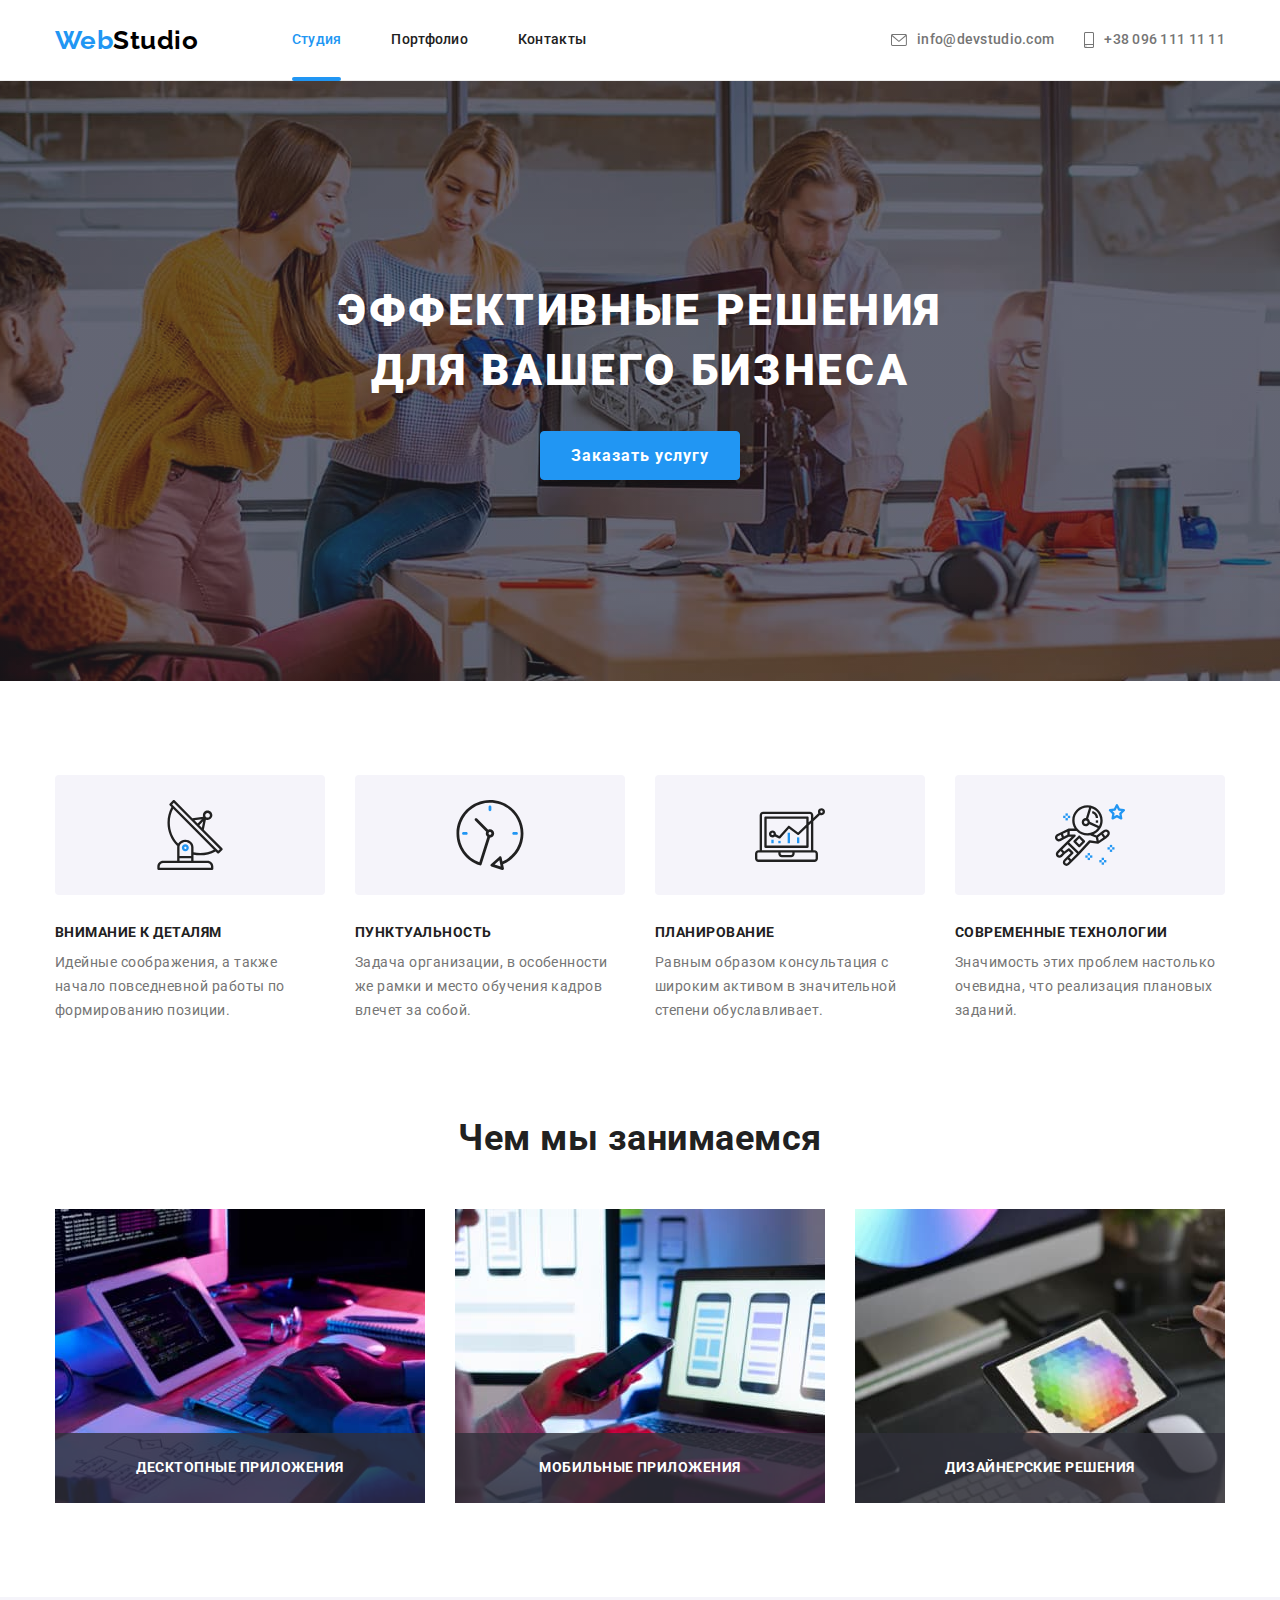
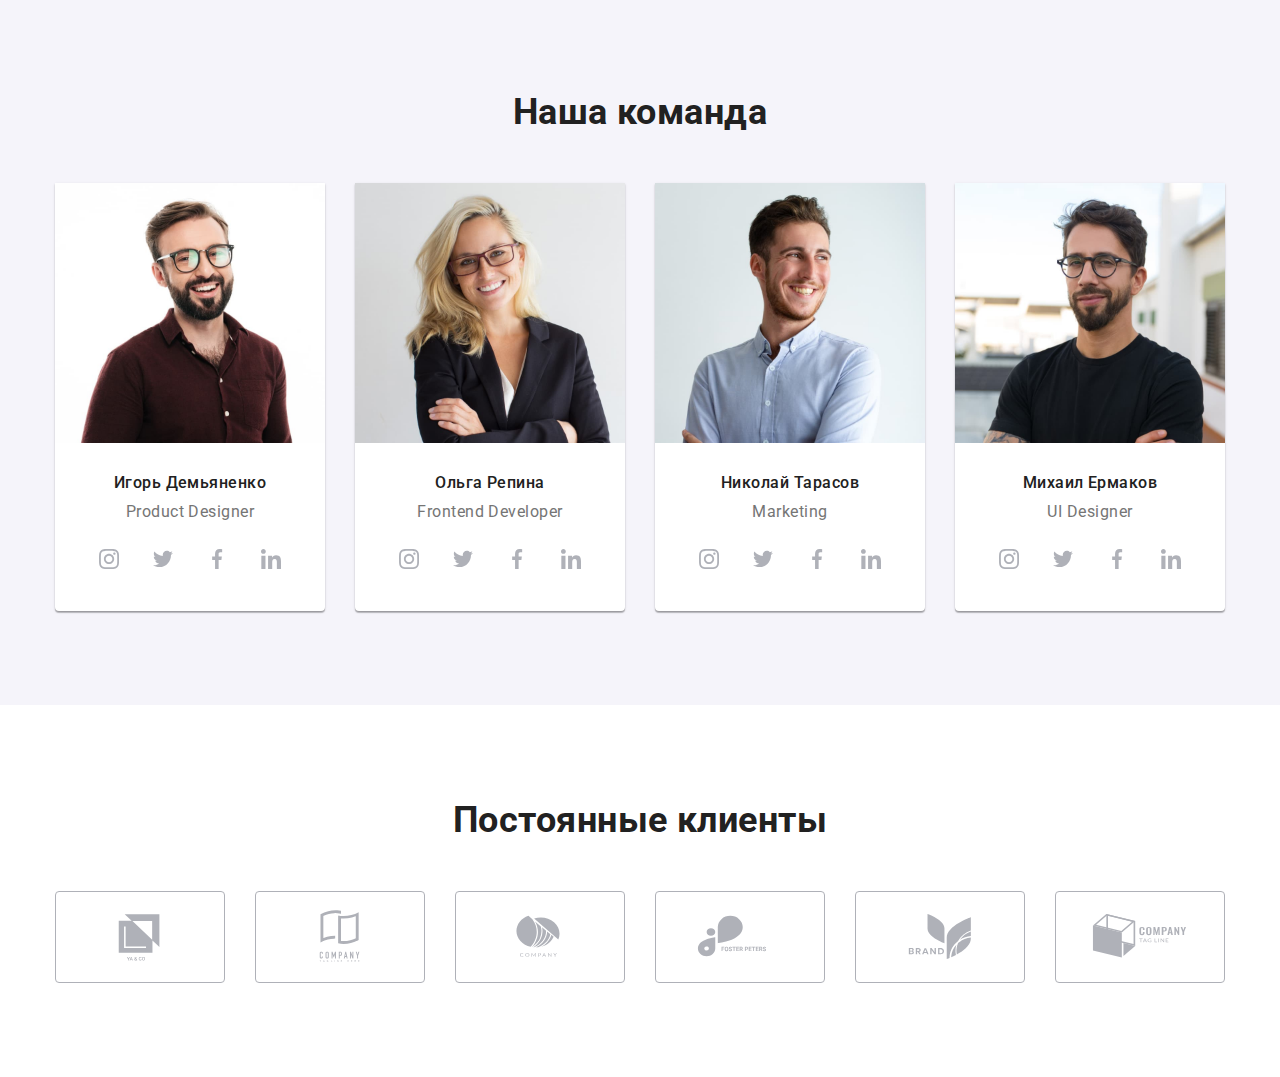
==== commit 52ae684d: "Team pictures're done" ====
--- a/index.html
+++ b/index.html
@@ -194,7 +194,7 @@
           <h2 class="section__title">Наша команда</h2>
           <ul class="team list">
             <li class="team__item">
-              <img
+              <!-- <img
                 srcset="
                   ./images/teamcard1-270.jpg 270w,
                   ./images/teamcard1-450.jpg 450w,
@@ -206,7 +206,44 @@
                 height="260"
                 sizes="(min-width: 1200) 25vw, (min-width: 768px) 50vw, 100vw"
                 class="team__img"
-              />
+              /> -->
+              <!-- <picture>
+                <source
+                  srcset="./images/mob/img_mob1.jpg 1x, ./images/mob/img_mob1@2x.jpg 2x"
+                  media="(max-width: 767px)"
+                />
+                <source
+                  srcset="./images/tablet/img_tablet1.jpg 1x, ./images/tablet/img_tablet1@2x.jpg 2x"
+                  media="(max-width: 1199px)"
+                />
+                <source
+                  srcset="./images/laptop/img_laptop1.jpg 1x, ./images/laptop/img_laptop1@2x.jpg 2x"
+                  media="(min-width: 1200px)"
+                />
+                <img
+                  src="./images/mob/img_mob1.jpg"
+                  class="team__img"
+                  alt="Фото Игорь Демьяненко"
+                />
+              </picture> -->
+              <picture>
+                <source
+                  srcset="./images/teamcard1.jpg 1x, ./images/teamcard1@2x-desktop.jpg 2x"
+                  media="(min-width: 1200px)"
+                  type="image/jpeg"
+                />
+                <source
+                  srcset="./images/teamcard1-tablet.jpg, ./images/teamcard1@2x-tablet.jpg"
+                  media="(min-width: 768px)"
+                  type="image/jpeg"
+                />
+                <source
+                  srcset="./images/teamcard1-mobile.jpg 1x, ./images/teamcard1@2x-mobile.jpg 2x"
+                  media="(max-width: 767px)"
+                  type="image/jpeg"
+                />
+                <img src="./images/teamcard1.jpg" alt="Фото Игоря" />
+              </picture>
               <div class="team__info">
                 <h3 class="team__title">Игорь Демьяненко</h3>
                 <p class="team__text" lang="en">Product Designer</p>
@@ -244,7 +281,25 @@
             </li>
 
             <li class="team__item">
-              <img src="./images/teamcard2.jpg" alt="Фото Ольги" width="270" class="team__img" />
+              <!-- <img src="./images/teamcard2.jpg" alt="Фото Ольги" width="270" class="team__img" /> -->
+              <picture>
+                <source
+                  srcset="./images/teamcard2.jpg 1x, ./images/teamcard2@2x-desktop.jpg 2x"
+                  media="(min-width: 1200px)"
+                  type="image/jpeg"
+                />
+                <source
+                  srcset="./images/teamcard2-tablet.jpg 1x, ./images/teamcard2@2x-tablet.jpg 2x"
+                  media="(min-width: 768px)"
+                  type="image/jpeg"
+                />
+                <source
+                  srcset="./images/teamcard2-mobile.jpg 1x, ./images/teamcard2@2x-mobile.jpg 2x"
+                  media="(max-width: 767px)"
+                  type="image/jpeg"
+                />
+                <img src="./images/teamcard2.jpg" alt="Фото Ольги" />
+              </picture>
               <div class="team__info">
                 <h3 class="team__title">Ольга Репина</h3>
                 <p class="team__text" lang="en">Frontend Developer</p>
@@ -282,7 +337,25 @@
             </li>
 
             <li class="team__item">
-              <img src="./images/teamcard3.jpg" alt="Фото Николая" width="270" class="team__img" />
+              <!-- <img src="./images/teamcard3.jpg" alt="Фото Николая" width="270" class="team__img" /> -->
+              <picture>
+                <source
+                  srcset="./images/teamcard3.jpg 1x, ./images/teamcard3@2x-desktop.jpg 2x"
+                  media="(min-width: 1200px)"
+                  type="image/jpeg"
+                />
+                <source
+                  srcset="./images/teamcard3-tablet.jpg 1x, ./images/teamcard3@2x-tablet.jpg 2x"
+                  media="(min-width: 768px)"
+                  type="image/jpeg"
+                />
+                <source
+                  srcset="./images/teamcard3-mobile.jpg 1x, ./images/teamcard3@2x-mobile.jpg 2x"
+                  media="(max-width: 767px)"
+                  type="image/jpeg"
+                />
+                <img src="./images/teamcard3.jpg" alt="Фото Николая" />
+              </picture>
               <div class="team__info">
                 <h3 class="team__title">Николай Тарасов</h3>
                 <p class="team__text" lang="en">Marketing</p>
@@ -320,7 +393,25 @@
             </li>
 
             <li class="team__item">
-              <img src="./images/teamcard4.jpg" alt="Фото Михаила" width="270" class="team__img" />
+              <!-- <img src="./images/teamcard4.jpg" alt="Фото Михаила" width="270" class="team__img" /> -->
+              <picture>
+                <source
+                  srcset="./images/teamcard4.jpg 1x, ./images/teamcard4@2x-desktop.jpg 2x"
+                  media="(min-width: 1200px)"
+                  type="image/jpeg"
+                />
+                <source
+                  srcset="./images/teamcard4-tablet.jpg 1x, ./images/teamcard4@2x-tablet.jpg 2x"
+                  media="(min-width: 768px)"
+                  type="image/jpeg"
+                />
+                <source
+                  srcset="./images/teamcard4-mobile.jpg 1x, ./images/teamcard4@2x-mobile.jpg 2x"
+                  media="(max-width: 767px)"
+                  type="image/jpeg"
+                />
+                <img src="./images/teamcard4.jpg" alt="Фото Михаила" />
+              </picture>
               <div class="team__info">
                 <h3 class="team__title">Михаил Ермаков</h3>
                 <p class="team__text" lang="en">UI Designer</p>
--- a/css/main.min.css
+++ b/css/main.min.css
@@ -1 +1 @@
-:root{--primary-text-color: #757575;--title-text-color: #212121;--light-text-color: #ffffff;--hero-title-color: #ffffff;--main-bg-color: #ffffff;--second-bg-color: #f5f4fa;--dark-bg-color: #2f303a;--accent-color: #2196f3;--twin-accent-color: #ffffff;--logo-color: #000000;--address-contact-color: rgba(255, 255, 255, 0.6);--icon-color: #afb1b8;--icon-bg-color: rgba(255, 255, 255, 0.1);--label-doing-bg-color: rgba(47, 48, 58, 0.8);--portfolio-overlay-text-color: #ffffff;--portfolio-overlay-bg-color: rgba(33, 150, 243, 0.9);--backdrop-color: rgba(0, 0, 0, 0.2);--placeholder-color: rgba(117, 117, 117, 0.5);--subscr-border-color: rgba(255, 255, 255, 0.3);--close-border-color: rgba(0, 0, 0, 0.1);--item-gap: 30px}body{font-family:Roboto,sans-serif;letter-spacing:.03em;color:var(--primary-text-color);background-color:var(--main-bg-color)}img{display:block;max-width:100%;height:auto}h1,h2,h3,h4,h5,h6,p{margin:0;padding:0}.list{margin:0;padding:0;list-style:none}.container{margin-left:auto;margin-right:auto;padding-left:15px;padding-right:15px}@media screen and (min-width: 480px){.container{width:480px}}@media screen and (min-width: 768px){.container{width:768px}}@media screen and (min-width: 1200px){.container{width:1200px}}body.modal-open{overflow:hidden}.visually-hidden{position:absolute;width:1px;height:1px;margin:-1px;border:0;padding:0;white-space:nowrap;-webkit-clip-path:inset(100%);clip-path:inset(100%);clip:rect(0 0 0 0);overflow:hidden}.form__thumb,.form__input,.btn-close-icon,.backdrop,.button__thumb,.portfolio__text,.portfolio__link,.filtr__btn,.clients__link,.socials__link,.button,.header-contacts__link,.site-nav__link{transition-duration:250ms;transition-timing-function:cubic-bezier(0.4, 0, 0.2, 1)}.logo{display:inline-block;font-family:Raleway,sans-serif;font-weight:700;font-size:26px;line-height:1.19;text-decoration:none;color:var(--logo-color)}.logo__accent{color:var(--accent-color)}.logo--inverse{color:var(--twin-accent-color)}.page-header{position:relative;border-bottom:1px solid #ececec}.page-header__container{display:flex;justify-content:space-between;align-items:center;min-height:60px}.menu-button{display:inline-flex;margin:0;padding:0;border:none;background-color:rgba(0,0,0,0)}@media screen and (min-width: 768px){.menu-button{display:none}}.menu-button .icon-close{display:none}.menu-button.is-open .icon-close{display:block}.menu-button.is-open .icon-menu{display:none}.menu-container{background-color:var(--main-bg-color)}@media screen and (max-width: 767px){.menu-container{display:none;position:absolute;top:100%;left:0;width:100%;padding:48px 40px}.menu-container.is-open{display:block}}@media screen and (min-width: 768px){.menu-container{display:flex;align-items:center}}.header-socials{display:flex;justify-content:space-between;flex-wrap:wrap}@media screen and (min-width: 768px){.header-socials{display:none}}.header-socials__item{display:block;margin-left:auto;margin-right:auto}.header-socials__item:not(:last-child){border-right:1px solid rgba(33,33,33,.2)}.header-socials__link{font-weight:500;font-size:18px;line-height:1.22;letter-spacing:.02em;text-decoration:none;color:var(--accent-color)}.site-nav{display:block}@media screen and (min-width: 768px){.site-nav{display:flex;align-items:center}}@media screen and (min-width: 768px){.site-nav__item{display:block}.site-nav__item:not(:last-child){margin-right:50px}}.site-nav__link{display:block;font-weight:500;font-size:40px;line-height:1.18;letter-spacing:.02em;text-decoration:none;color:var(--title-text-color);transition-property:color,fill}@media screen and (max-width: 767px){.site-nav__link{margin-bottom:32px}}@media screen and (min-width: 768px){.site-nav__link{padding-top:32px;padding-bottom:32px;font-size:14px;line-height:1.14}}.site-nav__link:hover,.site-nav__link:focus{color:var(--accent-color);fill:var(--accent-color)}.site-nav__link--current{color:var(--accent-color)}@media screen and (min-width: 768px){.site-nav__link--current{position:relative}.site-nav__link--current::after{content:"";position:absolute;bottom:-1px;left:0;width:100%;background-color:var(--accent-color);border:2px solid var(--accent-color);border-radius:2px}}.header-contacts{display:flex;flex-direction:column-reverse}@media screen and (max-width: 767px){.header-contacts{margin-bottom:64px}}@media screen and (min-width: 768px){.header-contacts{flex-direction:column;margin-left:84px}}@media screen and (min-width: 1200px){.header-contacts{flex-direction:row;margin-left:305px}}.header-contacts__item{display:block}@media screen and (max-width: 767px){.header-contacts__item:nth-child(2){margin-bottom:32px}}@media screen and (min-width: 768px)and (max-width: 1199px){.header-contacts__item:nth-child(1){margin-bottom:10px}}@media screen and (min-width: 1200px){.header-contacts__item:not(:last-child){margin-right:30px}}.header-contacts__link{font-weight:500;font-size:24px;line-height:1.17;letter-spacing:.02em;text-decoration:none;color:var(--primary-text-color);fill:var(--primary-text-color);transition-property:color,fill}@media screen and (max-width: 767px){.header-contacts__link--accent{font-size:34px;line-height:1.18;color:var(--accent-color)}}.header-contacts__link:hover,.header-contacts__link:focus{color:var(--accent-color);fill:var(--accent-color)}@media screen and (min-width: 768px){.header-contacts__link{display:flex;align-items:center;font-size:12px;line-height:1.17}}@media screen and (min-width: 1200px){.header-contacts__link{font-size:14px;line-height:1.14}}.header-contacts__icon{margin-right:8px}@media screen and (max-width: 767px){.header-contacts__icon{display:none}}@media screen and (min-width: 1200px){.header-contacts__icon{margin-right:10px}}.section{padding-top:94px;padding-bottom:94px}.section__title{outline:1px solid gray;margin-top:0;margin-bottom:30px;font-weight:700;font-size:36px;line-height:1.17;text-align:center;color:var(--title-text-color)}@media screen and (min-width: 1200px){.section__title{margin-bottom:50px}}.section--no-padding-top{padding-top:0}.section--other-background{margin-bottom:0;background-color:var(--second-bg-color)}.hero{margin-left:auto;margin-right:auto;padding-top:118px;padding-bottom:118px;max-width:1600px;height:400px;text-align:center;background-color:var(--dark-bg-color);background-image:linear-gradient(rgba(47, 48, 58, 0.4), rgba(47, 48, 58, 0.4)),url(../images/hero-bg.jpg);background-repeat:no-repeat;background-position:center;background-size:cover}@media screen and (min-width: 1200px){.hero{padding-top:200px;padding-bottom:200px;height:600px}}.hero__title{margin-bottom:30px;font-weight:900;font-size:26px;line-height:1.62;letter-spacing:.06em;text-transform:uppercase;color:var(--hero-title-color)}@media screen and (min-width: 1200px){.hero__title{font-size:44px;line-height:1.36}}.button{display:block;margin-left:auto;margin-right:auto;padding:10px;min-width:200px;font-weight:700;font-size:16px;line-height:1.7;letter-spacing:.06em;text-align:center;cursor:pointer;color:var(--twin-accent-color);background-color:var(--accent-color);border:1px solid var(--accent-color);border-radius:4px;box-shadow:0px 4px 4px rgba(0,0,0,.15);transition-property:color,background-color}.button:hover,.button:focus{background-color:var(--twin-accent-color);color:var(--accent-color)}.features{outline:1px solid red;margin-top:calc(-1*var(--item-gap))}@media screen and (min-width: 768px){.features{display:flex;flex-wrap:wrap;margin-left:calc(-1*var(--item-gap))}}.features__item{outline:1px solid blue;margin-top:var(--item-gap)}@media screen and (min-width: 768px){.features__item{flex-basis:calc(50% - var(--item-gap));margin-left:var(--item-gap)}}@media screen and (min-width: 1200px){.features__item{flex-basis:calc(25% - var(--item-gap))}}.features__thumb{outline:1px solid green;display:flex;justify-content:center;align-items:center;margin-bottom:30px;height:120px;background-color:var(--second-bg-color);border-radius:4px}.features__title{outline:1px solid #adff2f;margin-bottom:10px;font-weight:700;font-size:14px;line-height:1.14;text-transform:uppercase;text-align:center;color:var(--title-text-color)}@media screen and (min-width: 768px){.features__title{text-align:left}}.features__description{outline:1px solid orange;display:block;margin-top:0;margin-bottom:0;width:100%;font-size:14px;line-height:1.71}@media screen and (max-width: 1199px){.section__doings{display:none}}.doings{display:flex;margin-left:calc(-1*var(--item-gap))}.doings__item{margin-left:var(--item-gap);flex-basis:calc(33.3333333333% - var(--item-gap))}.doings__thumb{position:relative}.doings__label{position:absolute;bottom:0;display:flex;justify-content:center;align-items:center;margin:0;width:100%;height:70px;font-weight:700;font-size:14px;line-height:1.14;text-transform:uppercase;color:var(--light-text-color);background-color:var(--label-doing-bg-color)}.team{outline:1px solid red}@media screen and (min-width: 768px){.team{display:flex;flex-wrap:wrap;margin-left:calc(-1*var(--item-gap));margin-top:calc(-1*var(--item-gap))}}.team__item{outline:1px solid blue;margin-top:var(--item-gap);background-color:var(--main-bg-color);box-shadow:0px 1px 3px rgba(0,0,0,.12),0px 1px 1px rgba(0,0,0,.14),0px 2px 1px rgba(0,0,0,.2);border-radius:0px 0px 4px 4px}@media screen and (min-width: 768px){.team__item{flex-basis:calc(50% - var(--item-gap));margin-left:var(--item-gap)}}@media screen and (min-width: 1200px){.team__item{flex-basis:calc(25% - var(--item-gap))}}.team__img{width:100%}@media screen and (min-width: 768px){.team__img{height:374px}}@media screen and (min-width: 1200px){.team__img{height:260px}}.team__info{padding:30px 0}.team__title{margin-bottom:10px;font-weight:500;font-size:16px;line-height:1.19;text-align:center;color:var(--title-text-color)}.team__text{margin-top:0;margin-bottom:16px;font-size:16px;line-height:1.19;text-align:center}.socials{display:flex;justify-content:center}.socials__item:not(:first-child){margin-left:10px}.socials__link{display:flex;justify-content:center;align-items:center;width:44px;height:44px;color:var(--icon-color);border-radius:50%;transition-property:color,background-color}.socials__link:hover,.socials__link:focus{color:var(--twin-accent-color);background-color:var(--accent-color)}.socials__icon{fill:currentColor}.clients{display:flex;flex-wrap:wrap;justify-content:space-between;margin-top:calc(-1*var(--item-gap))}.clients__item{margin-top:var(--item-gap);flex-basis:calc(50% - var(--item-gap)/2);height:92px}@media screen and (min-width: 768px){.clients__item{flex-basis:calc(33.3333333333% - var(--item-gap)*2/3)}}@media screen and (min-width: 1200px){.clients__item{flex-basis:calc(16.6666666667% - var(--item-gap)*5/6)}}.clients__link{display:flex;justify-content:center;align-items:center;height:100%;color:var(--icon-color);border:1px solid var(--icon-color);border-radius:4px;transition-property:color,border}.clients__link:hover,.clients__link:focus{color:var(--accent-color);border:1px solid var(--accent-color)}.clients__icon{fill:currentColor}.filtr{display:flex;flex-wrap:wrap;margin-bottom:40px}@media screen and (max-width: 767px){.filtr{margin-top:-15px}}@media screen and (min-width: 768px){.filtr{justify-content:center;margin-bottom:30px}}@media screen and (min-width: 1200px){.filtr{margin-bottom:50px}}@media screen and (max-width: 767px){.filtr__item{margin-top:15px}}.filtr__item:not(:last-child){margin-right:8px}.filtr__btn{display:inline-block;padding:6px 22px;min-width:73px;font-family:inherit;font-weight:500;font-size:16px;line-height:1.63;letter-spacing:.03em;text-align:center;cursor:pointer;color:var(--title-text-color);background-color:var(--second-bg-color);border:1px solid var(--second-bg-color);border-radius:4px;transition-property:color,background-color,border,box-shadow}.filtr__btn:hover,.filtr__btn:focus{color:var(--twin-accent-color);background-color:var(--accent-color);border:1px solid var(--accent-color);box-shadow:0px 3px 1px rgba(0,0,0,.1),0px 1px 2px rgba(0,0,0,.08),0px 2px 2px rgba(0,0,0,.12)}.portfolio{display:flex;flex-wrap:wrap;justify-content:space-between;align-items:stretch;margin-top:calc(-1*var(--item-gap))}@media screen and (min-width: 768px){.portfolio{margin-left:calc(-1*var(--item-gap))}}.portfolio__item{flex-basis:100%;margin-top:var(--item-gap)}@media screen and (min-width: 768px){.portfolio__item{flex-basis:calc(50% - var(--item-gap));margin-left:var(--item-gap)}}@media screen and (min-width: 1200px){.portfolio__item{flex-basis:calc(33.3333333333% - var(--item-gap))}}.portfolio__link{display:block;text-decoration:none;transition-property:box-shadow}.portfolio__link:hover,.portfolio__link:focus{box-shadow:0px 1px 1px rgba(0,0,0,.12),0px 4px 4px rgba(0,0,0,.06),1px 4px 6px rgba(0,0,0,.16)}.portfolio__box{position:relative;overflow:hidden;width:100%}.portfolio__box::before{content:""}.portfolio__thumb{width:100%}.portfolio__text{position:absolute;top:100%;opacity:0;margin:0;padding:63px 24px;width:100%;height:100%;font-size:18px;line-height:1.56;color:var(--portfolio-overlay-text-color);background-color:var(--portfolio-overlay-bg-color);transition-property:opacity,top}.portfolio__link:hover .portfolio__text,.portfolio__link:focus .portfolio__text{top:0;opacity:1}.portfolio__content{flex-grow:1;padding:20px 24px;border:1px solid #eee}.portfolio__title{margin-bottom:4px;font-weight:700;font-size:18px;line-height:2;letter-spacing:.06em;color:var(--title-text-color)}.portfolio__type{font-size:16px;line-height:1.86;color:var(--primary-text-color)}.button__box{display:flex;justify-content:center;align-items:center}.button__thumb{display:flex;justify-content:center;align-items:center;margin-left:10px;padding:0;fill:var(--twin-accent-color);transition-property:fill}.button:hover .button__thumb,.button:focus .button__thumb{fill:var(--accent-color)}.backdrop{position:fixed;top:0;left:0;padding-top:93px;padding-right:15px;padding-left:15px;width:100%;height:100%;background-color:var(--backdrop-color);transition-property:opacity,visibility;overflow-y:scroll}.is-hidden{opacity:0;pointer-events:none;visibility:hidden}.modal{padding-top:40px;padding-left:40px;padding-right:40px;padding-bottom:40px;width:100%;background-color:var(--main-bg-color);border-radius:4px;box-shadow:0px 1px 3px rgba(0,0,0,.12),0px 1px 1px rgba(0,0,0,.14),0px 2px 1px rgba(0,0,0,.2)}@media screen and (min-width: 480px){.modal{max-width:450px;position:absolute;left:50%;transform:translate(-50%)}}@media screen and (min-width: 1200px){.modal{max-width:528px;min-height:581px}}.btn-close-icon{position:absolute;top:8px;right:8px;fill:#000;border:1px solid var(--close-border-color);border-radius:50%;transition-property:fill}.btn-close-icon:hover,.btn-close-icon:focus{fill:var(--accent-color);cursor:pointer}.btn-close-icon:active{fill:var(--icon-color)}.form{margin-left:auto;margin-right:auto}.form__title{margin-bottom:12px;color:var(--title-text-color);font-weight:700;font-size:20px;line-height:1.5;text-align:center}@media screen and (min-width: 1200px){.form__title{line-height:1.15}}.form__item{position:relative;display:flex;flex-direction:column;margin-bottom:10px}.form__item:nth-child(4){margin-bottom:20px}.form__label{margin-bottom:4px;font-size:12px;line-height:1.17;letter-spacing:.01}.form__label::-moz-placeholder{color:var(--placeholder-color)}.form__label:-ms-input-placeholder{color:var(--placeholder-color)}.form__label::placeholder{color:var(--placeholder-color)}.form__input{margin:0;padding:12px 42px;cursor:pointer;font-size:14px;line-height:1.14;letter-spacing:.01em;color:var(--title-text-color);border:1px solid rgba(33,33,33,.2);border-radius:4px;transition-property:border}.form__input:focus{outline:1px solid rgba(0,0,0,0);border:1px solid var(--accent-color)}.form__thumb{position:absolute;bottom:11px;left:12px;display:flex;justify-content:center;align-items:center;padding:0;color:var(--title-text-color);transition-property:color}.form__item:focus-within .form__thumb{color:var(--accent-color)}.form__icon{display:inline-block;fill:currentColor}.form__textarea{padding-right:16px;padding-left:16px;height:120px;resize:none}.terms{margin-bottom:30px}.terms__label{display:flex;justify-content:center;align-items:center;margin:0}.terms__thumb{position:relative;width:16px;height:15px;display:block;margin:0;padding:0}.terms__icon{border:1px solid #000;border-radius:2px;fill:rgba(0,0,0,0);stroke:rgba(0,0,0,0);stroke-linejoin:miter;stroke-linecap:butt;stroke-miterlimit:4;stroke-width:.4267}.terms__checkbox:checked+.terms__icon{border:1px solid var(--accent-color);background-color:var(--accent-color);fill:#fff;stroke:#fff;stroke-linejoin:miter;stroke-linecap:butt;stroke-miterlimit:4;stroke-width:.4267}.terms__text{margin-left:5px;font-size:12px;line-height:1.17}@media screen and (min-width: 1200px){.terms__text{font-size:14px;line-height:1.71}}.terms__link{color:var(--accent-color)}/*# sourceMappingURL=main.min.css.map */+:root{--primary-text-color: #757575;--title-text-color: #212121;--light-text-color: #ffffff;--hero-title-color: #ffffff;--main-bg-color: #ffffff;--second-bg-color: #f5f4fa;--dark-bg-color: #2f303a;--accent-color: #2196f3;--twin-accent-color: #ffffff;--logo-color: #000000;--address-contact-color: rgba(255, 255, 255, 0.6);--icon-color: #afb1b8;--icon-bg-color: rgba(255, 255, 255, 0.1);--label-doing-bg-color: rgba(47, 48, 58, 0.8);--portfolio-overlay-text-color: #ffffff;--portfolio-overlay-bg-color: rgba(33, 150, 243, 0.9);--backdrop-color: rgba(0, 0, 0, 0.2);--placeholder-color: rgba(117, 117, 117, 0.5);--subscr-border-color: rgba(255, 255, 255, 0.3);--close-border-color: rgba(0, 0, 0, 0.1);--item-gap: 30px}body{font-family:Roboto,sans-serif;letter-spacing:.03em;color:var(--primary-text-color);background-color:var(--main-bg-color)}img{display:block;max-width:100%;height:auto}h1,h2,h3,h4,h5,h6,p{margin:0;padding:0}.list{margin:0;padding:0;list-style:none}.container{margin-left:auto;margin-right:auto;padding-left:15px;padding-right:15px}@media screen and (min-width: 480px){.container{width:480px}}@media screen and (min-width: 768px){.container{width:768px}}@media screen and (min-width: 1200px){.container{width:1200px}}body.modal-open{overflow:hidden}.visually-hidden{position:absolute;width:1px;height:1px;margin:-1px;border:0;padding:0;white-space:nowrap;-webkit-clip-path:inset(100%);clip-path:inset(100%);clip:rect(0 0 0 0);overflow:hidden}.form__thumb,.form__input,.btn-close-icon,.backdrop,.button__thumb,.portfolio__text,.portfolio__link,.filtr__btn,.clients__link,.socials__link,.button,.header-contacts__link,.site-nav__link{transition-duration:250ms;transition-timing-function:cubic-bezier(0.4, 0, 0.2, 1)}.logo{display:inline-block;font-family:Raleway,sans-serif;font-weight:700;font-size:26px;line-height:1.19;text-decoration:none;color:var(--logo-color)}.logo__accent{color:var(--accent-color)}.logo--inverse{color:var(--twin-accent-color)}.page-header{position:relative;border-bottom:1px solid #ececec}.page-header__container{display:flex;justify-content:space-between;align-items:center;min-height:60px}.menu-button{display:inline-flex;margin:0;padding:0;border:none;background-color:rgba(0,0,0,0)}@media screen and (min-width: 768px){.menu-button{display:none}}.menu-button .icon-close{display:none}.menu-button.is-open .icon-close{display:block}.menu-button.is-open .icon-menu{display:none}.menu-container{background-color:var(--main-bg-color)}@media screen and (max-width: 767px){.menu-container{display:none;position:absolute;top:100%;left:0;width:100%;padding:48px 40px}.menu-container.is-open{display:block}}@media screen and (min-width: 768px){.menu-container{display:flex;align-items:center}}.header-socials{display:flex;justify-content:space-between;flex-wrap:wrap}@media screen and (min-width: 768px){.header-socials{display:none}}.header-socials__item{display:block;margin-left:auto;margin-right:auto}.header-socials__item:not(:last-child){border-right:1px solid rgba(33,33,33,.2)}.header-socials__link{font-weight:500;font-size:18px;line-height:1.22;letter-spacing:.02em;text-decoration:none;color:var(--accent-color)}.site-nav{display:block}@media screen and (min-width: 768px){.site-nav{display:flex;align-items:center}}@media screen and (min-width: 768px){.site-nav__item{display:block}.site-nav__item:not(:last-child){margin-right:50px}}.site-nav__link{display:block;font-weight:500;font-size:40px;line-height:1.18;letter-spacing:.02em;text-decoration:none;color:var(--title-text-color);transition-property:color,fill}@media screen and (max-width: 767px){.site-nav__link{margin-bottom:32px}}@media screen and (min-width: 768px){.site-nav__link{padding-top:32px;padding-bottom:32px;font-size:14px;line-height:1.14}}.site-nav__link:hover,.site-nav__link:focus{color:var(--accent-color);fill:var(--accent-color)}.site-nav__link--current{color:var(--accent-color)}@media screen and (min-width: 768px){.site-nav__link--current{position:relative}.site-nav__link--current::after{content:"";position:absolute;bottom:-1px;left:0;width:100%;background-color:var(--accent-color);border:2px solid var(--accent-color);border-radius:2px}}.header-contacts{display:flex;flex-direction:column-reverse}@media screen and (max-width: 767px){.header-contacts{margin-bottom:64px}}@media screen and (min-width: 768px){.header-contacts{flex-direction:column;margin-left:84px}}@media screen and (min-width: 1200px){.header-contacts{flex-direction:row;margin-left:305px}}.header-contacts__item{display:block}@media screen and (max-width: 767px){.header-contacts__item:nth-child(2){margin-bottom:32px}}@media screen and (min-width: 768px)and (max-width: 1199px){.header-contacts__item:nth-child(1){margin-bottom:10px}}@media screen and (min-width: 1200px){.header-contacts__item:not(:last-child){margin-right:30px}}.header-contacts__link{font-weight:500;font-size:24px;line-height:1.17;letter-spacing:.02em;text-decoration:none;color:var(--primary-text-color);fill:var(--primary-text-color);transition-property:color,fill}@media screen and (max-width: 767px){.header-contacts__link--accent{font-size:34px;line-height:1.18;color:var(--accent-color)}}.header-contacts__link:hover,.header-contacts__link:focus{color:var(--accent-color);fill:var(--accent-color)}@media screen and (min-width: 768px){.header-contacts__link{display:flex;align-items:center;font-size:12px;line-height:1.17}}@media screen and (min-width: 1200px){.header-contacts__link{font-size:14px;line-height:1.14}}.header-contacts__icon{margin-right:8px}@media screen and (max-width: 767px){.header-contacts__icon{display:none}}@media screen and (min-width: 1200px){.header-contacts__icon{margin-right:10px}}.section{padding-top:94px;padding-bottom:94px}.section__title{margin-top:0;margin-bottom:30px;font-weight:700;font-size:36px;line-height:1.17;text-align:center;color:var(--title-text-color)}@media screen and (min-width: 1200px){.section__title{margin-bottom:50px}}.section--no-padding-top{padding-top:0}.section--other-background{margin-bottom:0;background-color:var(--second-bg-color)}.hero{margin-left:auto;margin-right:auto;padding-top:118px;padding-bottom:118px;max-width:1600px;height:400px;text-align:center;background-color:var(--dark-bg-color);background-image:linear-gradient(rgba(47, 48, 58, 0.4), rgba(47, 48, 58, 0.4)),url(../images/hero-bg.jpg);background-repeat:no-repeat;background-position:center;background-size:cover}@media screen and (min-width: 1200px){.hero{padding-top:200px;padding-bottom:200px;height:600px}}.hero__title{margin-bottom:30px;font-weight:900;font-size:26px;line-height:1.62;letter-spacing:.06em;text-transform:uppercase;color:var(--hero-title-color)}@media screen and (min-width: 1200px){.hero__title{font-size:44px;line-height:1.36}}.button{display:block;margin-left:auto;margin-right:auto;padding:10px;min-width:200px;font-weight:700;font-size:16px;line-height:1.7;letter-spacing:.06em;text-align:center;cursor:pointer;color:var(--twin-accent-color);background-color:var(--accent-color);border:1px solid var(--accent-color);border-radius:4px;box-shadow:0px 4px 4px rgba(0,0,0,.15);transition-property:color,background-color}.button:hover,.button:focus{background-color:var(--twin-accent-color);color:var(--accent-color)}.features{margin-top:calc(-1*var(--item-gap))}@media screen and (min-width: 768px){.features{display:flex;flex-wrap:wrap;margin-left:calc(-1*var(--item-gap))}}.features__item{margin-top:var(--item-gap)}@media screen and (min-width: 768px){.features__item{flex-basis:calc(50% - var(--item-gap));margin-left:var(--item-gap)}}@media screen and (min-width: 1200px){.features__item{flex-basis:calc(25% - var(--item-gap))}}.features__thumb{display:flex;justify-content:center;align-items:center;margin-bottom:30px;height:120px;background-color:var(--second-bg-color);border-radius:4px}.features__title{margin-bottom:10px;font-weight:700;font-size:14px;line-height:1.14;text-transform:uppercase;text-align:center;color:var(--title-text-color)}@media screen and (min-width: 768px){.features__title{text-align:left}}.features__description{display:block;margin-top:0;margin-bottom:0;width:100%;font-size:14px;line-height:1.71}@media screen and (max-width: 1199px){.section__doings{display:none}}.doings{display:flex;margin-left:calc(-1*var(--item-gap))}.doings__item{margin-left:var(--item-gap);flex-basis:calc(33.3333333333% - var(--item-gap))}.doings__thumb{position:relative}.doings__label{position:absolute;bottom:0;display:flex;justify-content:center;align-items:center;margin:0;width:100%;height:70px;font-weight:700;font-size:14px;line-height:1.14;text-transform:uppercase;color:var(--light-text-color);background-color:var(--label-doing-bg-color)}@media screen and (min-width: 768px){.team{display:flex;flex-wrap:wrap;margin-left:calc(-1*var(--item-gap));margin-top:calc(-1*var(--item-gap))}}.team__item{margin-top:var(--item-gap);background-color:var(--main-bg-color);box-shadow:0px 1px 3px rgba(0,0,0,.12),0px 1px 1px rgba(0,0,0,.14),0px 2px 1px rgba(0,0,0,.2);border-radius:0px 0px 4px 4px}@media screen and (min-width: 768px){.team__item{flex-basis:calc(50% - var(--item-gap));margin-left:var(--item-gap)}}@media screen and (min-width: 1200px){.team__item{flex-basis:calc(25% - var(--item-gap))}}.team__img{width:100%}@media screen and (min-width: 768px){.team__img{height:374px}}@media screen and (min-width: 1200px){.team__img{height:260px}}.team__info{padding:30px 0}.team__title{margin-bottom:10px;font-weight:500;font-size:16px;line-height:1.19;text-align:center;color:var(--title-text-color)}.team__text{margin-top:0;margin-bottom:16px;font-size:16px;line-height:1.19;text-align:center}.socials{display:flex;justify-content:center}.socials__item:not(:first-child){margin-left:10px}.socials__link{display:flex;justify-content:center;align-items:center;width:44px;height:44px;color:var(--icon-color);border-radius:50%;transition-property:color,background-color}.socials__link:hover,.socials__link:focus{color:var(--twin-accent-color);background-color:var(--accent-color)}.socials__icon{fill:currentColor}.clients{display:flex;flex-wrap:wrap;justify-content:space-between;margin-top:calc(-1*var(--item-gap))}.clients__item{margin-top:var(--item-gap);flex-basis:calc(50% - var(--item-gap)/2);height:92px}@media screen and (min-width: 768px){.clients__item{flex-basis:calc(33.3333333333% - var(--item-gap)*2/3)}}@media screen and (min-width: 1200px){.clients__item{flex-basis:calc(16.6666666667% - var(--item-gap)*5/6)}}.clients__link{display:flex;justify-content:center;align-items:center;height:100%;color:var(--icon-color);border:1px solid var(--icon-color);border-radius:4px;transition-property:color,border}.clients__link:hover,.clients__link:focus{color:var(--accent-color);border:1px solid var(--accent-color)}.clients__icon{fill:currentColor}.filtr{display:flex;flex-wrap:wrap;margin-bottom:40px}@media screen and (max-width: 767px){.filtr{margin-top:-15px}}@media screen and (min-width: 768px){.filtr{justify-content:center;margin-bottom:30px}}@media screen and (min-width: 1200px){.filtr{margin-bottom:50px}}@media screen and (max-width: 767px){.filtr__item{margin-top:15px}}.filtr__item:not(:last-child){margin-right:8px}.filtr__btn{display:inline-block;padding:6px 22px;min-width:73px;font-family:inherit;font-weight:500;font-size:16px;line-height:1.63;letter-spacing:.03em;text-align:center;cursor:pointer;color:var(--title-text-color);background-color:var(--second-bg-color);border:1px solid var(--second-bg-color);border-radius:4px;transition-property:color,background-color,border,box-shadow}.filtr__btn:hover,.filtr__btn:focus{color:var(--twin-accent-color);background-color:var(--accent-color);border:1px solid var(--accent-color);box-shadow:0px 3px 1px rgba(0,0,0,.1),0px 1px 2px rgba(0,0,0,.08),0px 2px 2px rgba(0,0,0,.12)}.portfolio{display:flex;flex-wrap:wrap;justify-content:space-between;align-items:stretch;margin-top:calc(-1*var(--item-gap))}@media screen and (min-width: 768px){.portfolio{margin-left:calc(-1*var(--item-gap))}}.portfolio__item{flex-basis:100%;margin-top:var(--item-gap)}@media screen and (min-width: 768px){.portfolio__item{flex-basis:calc(50% - var(--item-gap));margin-left:var(--item-gap)}}@media screen and (min-width: 1200px){.portfolio__item{flex-basis:calc(33.3333333333% - var(--item-gap))}}.portfolio__link{display:block;text-decoration:none;transition-property:box-shadow}.portfolio__link:hover,.portfolio__link:focus{box-shadow:0px 1px 1px rgba(0,0,0,.12),0px 4px 4px rgba(0,0,0,.06),1px 4px 6px rgba(0,0,0,.16)}.portfolio__box{position:relative;overflow:hidden;width:100%}.portfolio__box::before{content:""}.portfolio__thumb{width:100%}.portfolio__text{position:absolute;top:100%;opacity:0;margin:0;padding:63px 24px;width:100%;height:100%;font-size:18px;line-height:1.56;color:var(--portfolio-overlay-text-color);background-color:var(--portfolio-overlay-bg-color);transition-property:opacity,top}.portfolio__link:hover .portfolio__text,.portfolio__link:focus .portfolio__text{top:0;opacity:1}.portfolio__content{flex-grow:1;padding:20px 24px;border:1px solid #eee}.portfolio__title{margin-bottom:4px;font-weight:700;font-size:18px;line-height:2;letter-spacing:.06em;color:var(--title-text-color)}.portfolio__type{font-size:16px;line-height:1.86;color:var(--primary-text-color)}.button__box{display:flex;justify-content:center;align-items:center}.button__thumb{display:flex;justify-content:center;align-items:center;margin-left:10px;padding:0;fill:var(--twin-accent-color);transition-property:fill}.button:hover .button__thumb,.button:focus .button__thumb{fill:var(--accent-color)}.backdrop{position:fixed;top:0;left:0;padding-top:93px;padding-right:15px;padding-left:15px;width:100%;height:100%;background-color:var(--backdrop-color);transition-property:opacity,visibility;overflow-y:scroll}.is-hidden{opacity:0;pointer-events:none;visibility:hidden}.modal{padding-top:40px;padding-left:40px;padding-right:40px;padding-bottom:40px;width:100%;background-color:var(--main-bg-color);border-radius:4px;box-shadow:0px 1px 3px rgba(0,0,0,.12),0px 1px 1px rgba(0,0,0,.14),0px 2px 1px rgba(0,0,0,.2)}@media screen and (min-width: 480px){.modal{max-width:450px;position:absolute;left:50%;transform:translate(-50%)}}@media screen and (min-width: 768px){.modal{top:50%;transform:translate(-50%, -50%)}}@media screen and (min-width: 1200px){.modal{max-width:528px;min-height:581px}}.btn-close-icon{position:absolute;top:8px;right:8px;fill:#000;border:1px solid var(--close-border-color);border-radius:50%;transition-property:fill}.btn-close-icon:hover,.btn-close-icon:focus{fill:var(--accent-color);cursor:pointer}.btn-close-icon:active{fill:var(--icon-color)}.form{margin-left:auto;margin-right:auto}.form__title{margin-bottom:12px;color:var(--title-text-color);font-weight:700;font-size:20px;line-height:1.5;text-align:center}@media screen and (min-width: 1200px){.form__title{line-height:1.15}}.form__item{position:relative;display:flex;flex-direction:column;margin-bottom:10px}.form__item:nth-child(4){margin-bottom:20px}.form__label{margin-bottom:4px;font-size:12px;line-height:1.17;letter-spacing:.01}.form__label::-moz-placeholder{color:var(--placeholder-color)}.form__label:-ms-input-placeholder{color:var(--placeholder-color)}.form__label::placeholder{color:var(--placeholder-color)}.form__input{margin:0;padding:12px 42px;cursor:pointer;font-size:14px;line-height:1.14;letter-spacing:.01em;color:var(--title-text-color);border:1px solid rgba(33,33,33,.2);border-radius:4px;transition-property:border}.form__input:focus{outline:1px solid rgba(0,0,0,0);border:1px solid var(--accent-color)}.form__thumb{position:absolute;bottom:11px;left:12px;display:flex;justify-content:center;align-items:center;padding:0;color:var(--title-text-color);transition-property:color}.form__item:focus-within .form__thumb{color:var(--accent-color)}.form__icon{display:inline-block;fill:currentColor}.form__textarea{padding-right:16px;padding-left:16px;height:120px;resize:none}.terms{margin-bottom:30px}.terms__label{display:flex;justify-content:center;align-items:center;margin:0}.terms__thumb{position:relative;width:16px;height:15px;display:block;margin:0;padding:0}.terms__icon{border:1px solid #000;border-radius:2px;fill:rgba(0,0,0,0);stroke:rgba(0,0,0,0);stroke-linejoin:miter;stroke-linecap:butt;stroke-miterlimit:4;stroke-width:.4267}.terms__checkbox:checked+.terms__icon{border:1px solid var(--accent-color);background-color:var(--accent-color);fill:#fff;stroke:#fff;stroke-linejoin:miter;stroke-linecap:butt;stroke-miterlimit:4;stroke-width:.4267}.terms__text{margin-left:5px;font-size:12px;line-height:1.17}@media screen and (min-width: 1200px){.terms__text{font-size:14px;line-height:1.71}}.terms__link{color:var(--accent-color)}/*# sourceMappingURL=main.min.css.map */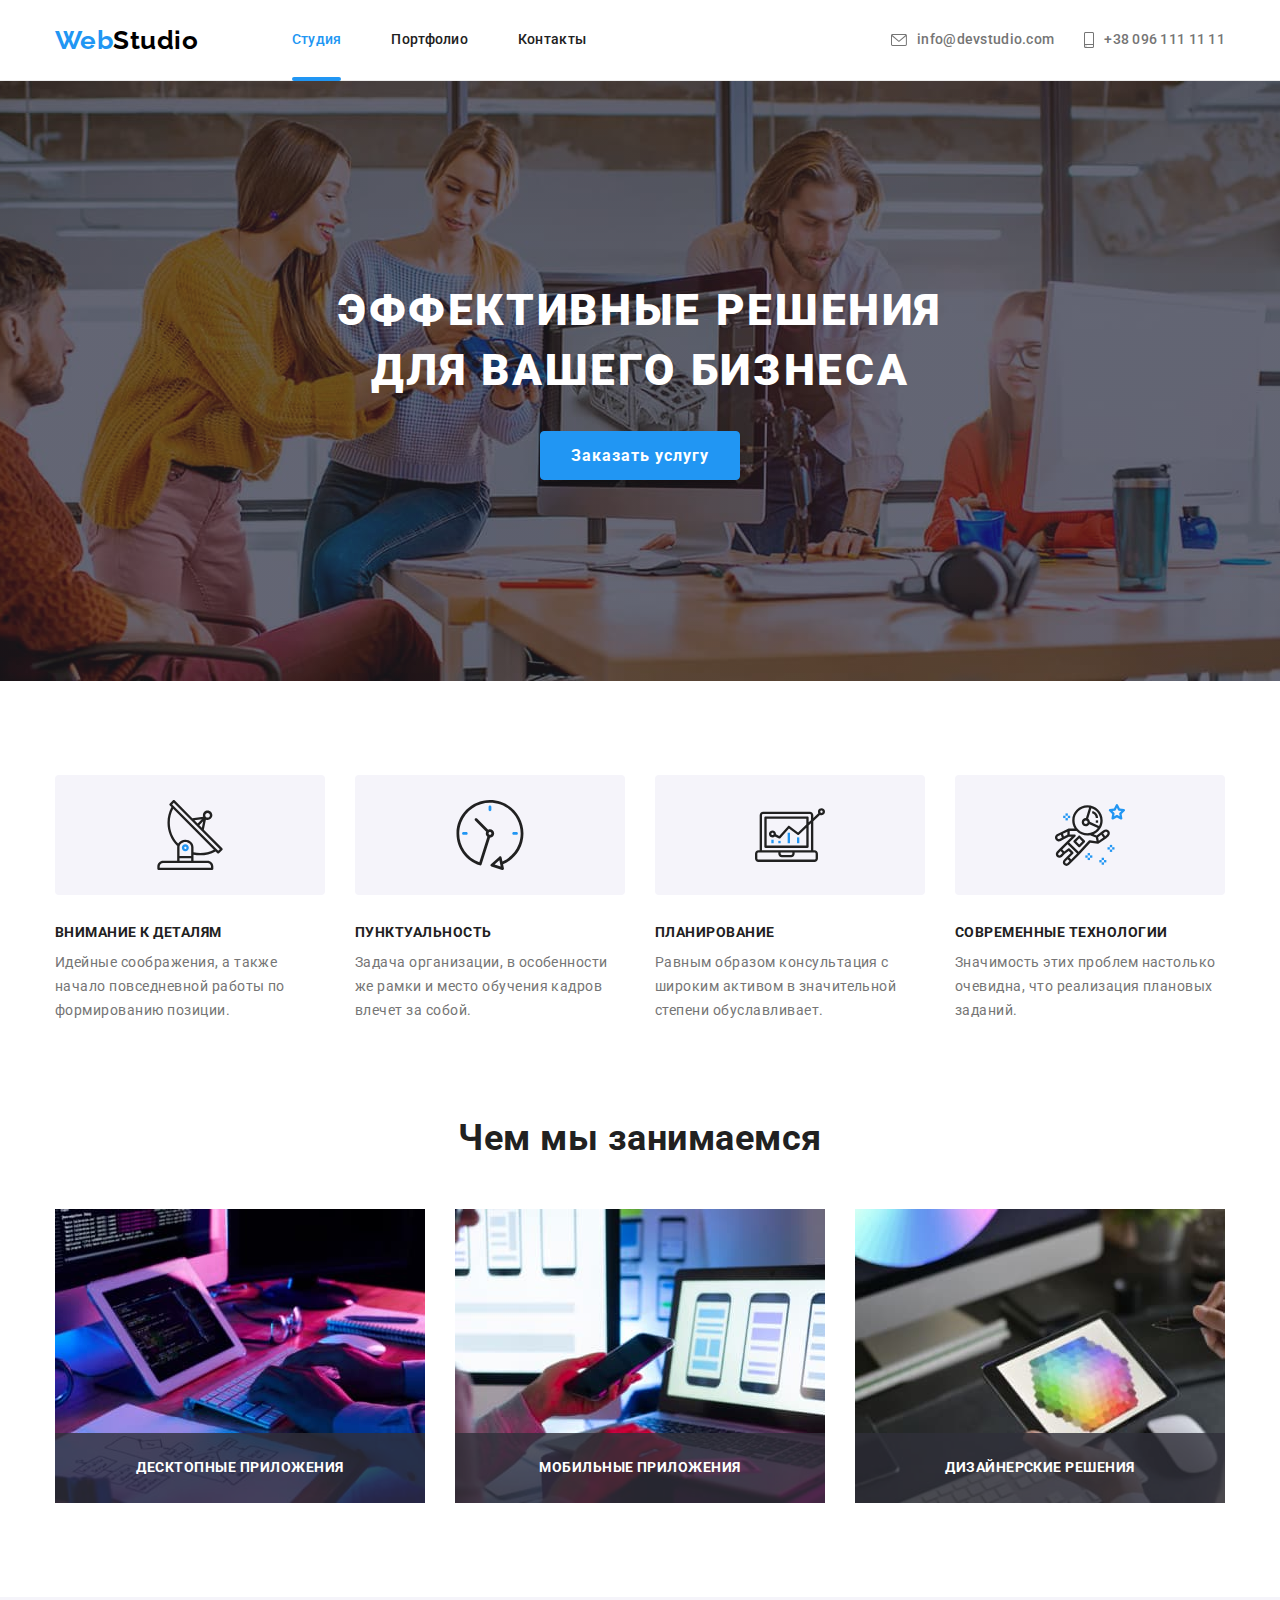
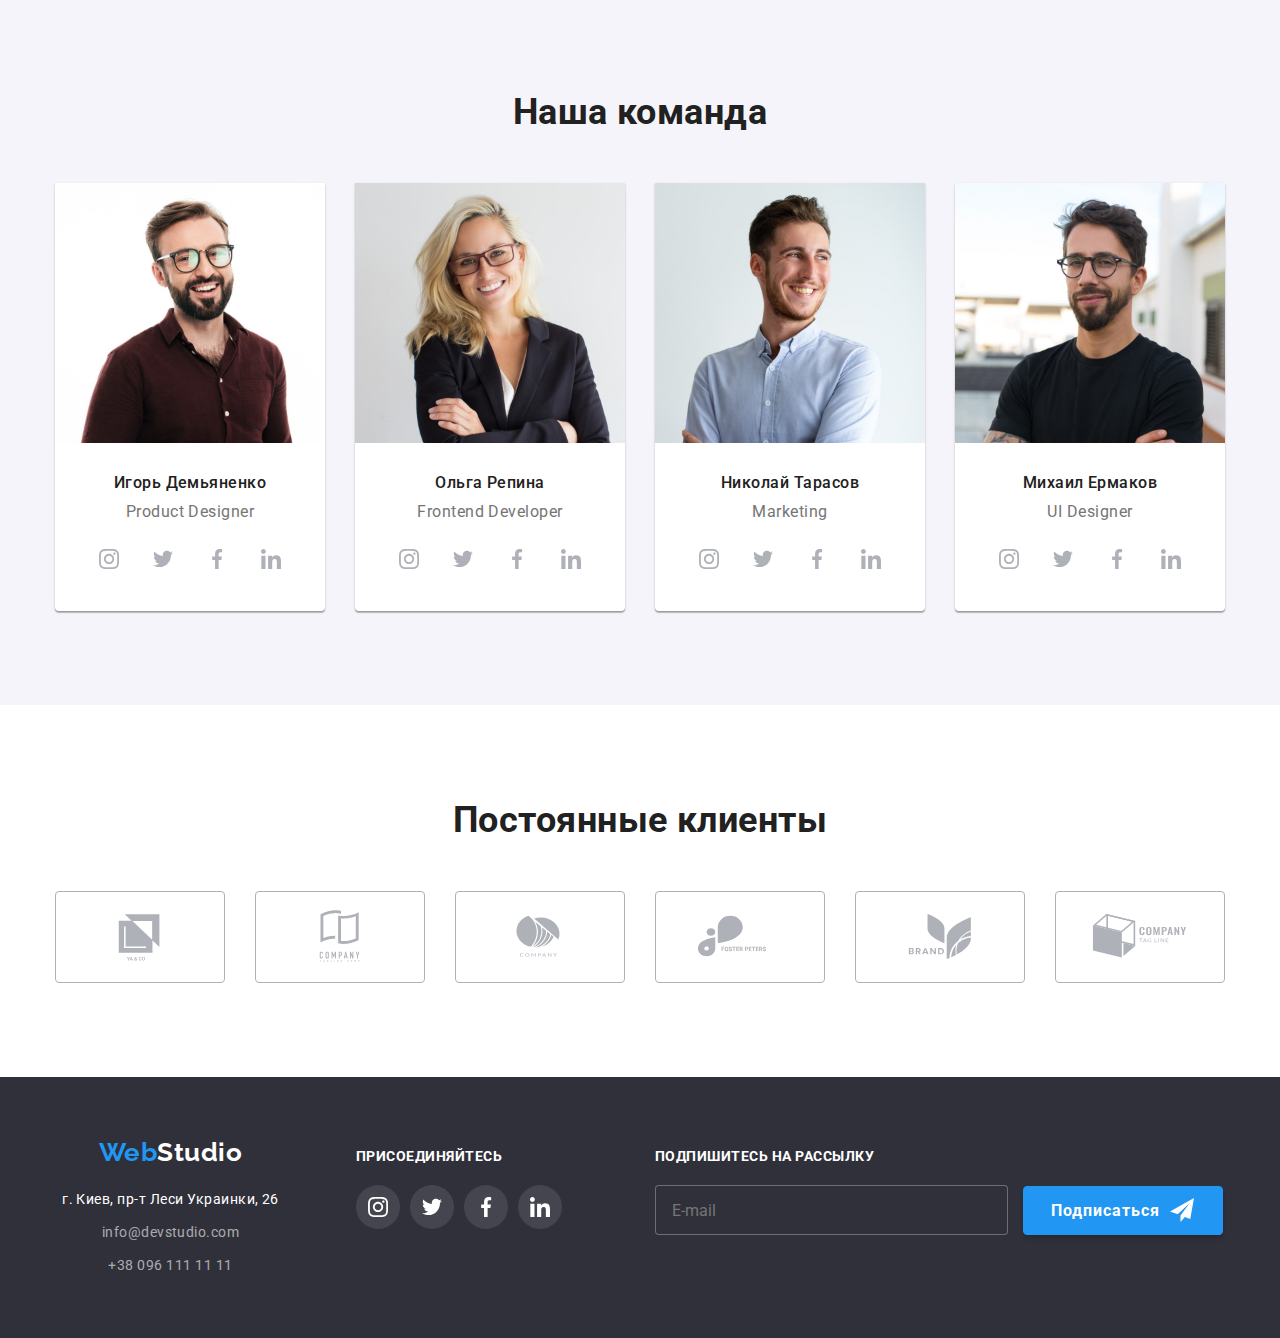
==== commit 482455a5: "Footer's done" ====
--- a/index.html
+++ b/index.html
@@ -508,15 +508,15 @@
     <!--  _______________ Addresses _______________ -->
     <!--  _______________ Join! _______________ -->
     <!--  _______________ Subscribe! _______________ -->
-    <!-- <footer class="footer">
-      <div class="container footer__box">
-        <div>
+    <footer class="footer">
+      <div class="container footer__container">
+        <div class="address">
           <a href="./index.html" class="logo logo--inverse" lang="en">
             <span class="logo__accent">Web</span>Studio
           </a>
 
           <address>
-            <ul class="address list">
+            <ul class="address-list list">
               <li class="address__item">
                 <a
                   href="https://www.google.com.ua/maps/@50.4265841,30.5361971,17z"
@@ -598,7 +598,7 @@
           </form>
         </div>
       </div>
-    </footer> -->
+    </footer>
 
     <!-- _______________ Modal Window _______________ -->
     <div class="backdrop is-hidden" data-modal>
--- a/css/main.min.css
+++ b/css/main.min.css
@@ -1 +1 @@
-:root{--primary-text-color: #757575;--title-text-color: #212121;--light-text-color: #ffffff;--hero-title-color: #ffffff;--main-bg-color: #ffffff;--second-bg-color: #f5f4fa;--dark-bg-color: #2f303a;--accent-color: #2196f3;--twin-accent-color: #ffffff;--logo-color: #000000;--address-contact-color: rgba(255, 255, 255, 0.6);--icon-color: #afb1b8;--icon-bg-color: rgba(255, 255, 255, 0.1);--label-doing-bg-color: rgba(47, 48, 58, 0.8);--portfolio-overlay-text-color: #ffffff;--portfolio-overlay-bg-color: rgba(33, 150, 243, 0.9);--backdrop-color: rgba(0, 0, 0, 0.2);--placeholder-color: rgba(117, 117, 117, 0.5);--subscr-border-color: rgba(255, 255, 255, 0.3);--close-border-color: rgba(0, 0, 0, 0.1);--item-gap: 30px}body{font-family:Roboto,sans-serif;letter-spacing:.03em;color:var(--primary-text-color);background-color:var(--main-bg-color)}img{display:block;max-width:100%;height:auto}h1,h2,h3,h4,h5,h6,p{margin:0;padding:0}.list{margin:0;padding:0;list-style:none}.container{margin-left:auto;margin-right:auto;padding-left:15px;padding-right:15px}@media screen and (min-width: 480px){.container{width:480px}}@media screen and (min-width: 768px){.container{width:768px}}@media screen and (min-width: 1200px){.container{width:1200px}}body.modal-open{overflow:hidden}.visually-hidden{position:absolute;width:1px;height:1px;margin:-1px;border:0;padding:0;white-space:nowrap;-webkit-clip-path:inset(100%);clip-path:inset(100%);clip:rect(0 0 0 0);overflow:hidden}.form__thumb,.form__input,.btn-close-icon,.backdrop,.button__thumb,.portfolio__text,.portfolio__link,.filtr__btn,.clients__link,.socials__link,.button,.header-contacts__link,.site-nav__link{transition-duration:250ms;transition-timing-function:cubic-bezier(0.4, 0, 0.2, 1)}.logo{display:inline-block;font-family:Raleway,sans-serif;font-weight:700;font-size:26px;line-height:1.19;text-decoration:none;color:var(--logo-color)}.logo__accent{color:var(--accent-color)}.logo--inverse{color:var(--twin-accent-color)}.page-header{position:relative;border-bottom:1px solid #ececec}.page-header__container{display:flex;justify-content:space-between;align-items:center;min-height:60px}.menu-button{display:inline-flex;margin:0;padding:0;border:none;background-color:rgba(0,0,0,0)}@media screen and (min-width: 768px){.menu-button{display:none}}.menu-button .icon-close{display:none}.menu-button.is-open .icon-close{display:block}.menu-button.is-open .icon-menu{display:none}.menu-container{background-color:var(--main-bg-color)}@media screen and (max-width: 767px){.menu-container{display:none;position:absolute;top:100%;left:0;width:100%;padding:48px 40px}.menu-container.is-open{display:block}}@media screen and (min-width: 768px){.menu-container{display:flex;align-items:center}}.header-socials{display:flex;justify-content:space-between;flex-wrap:wrap}@media screen and (min-width: 768px){.header-socials{display:none}}.header-socials__item{display:block;margin-left:auto;margin-right:auto}.header-socials__item:not(:last-child){border-right:1px solid rgba(33,33,33,.2)}.header-socials__link{font-weight:500;font-size:18px;line-height:1.22;letter-spacing:.02em;text-decoration:none;color:var(--accent-color)}.site-nav{display:block}@media screen and (min-width: 768px){.site-nav{display:flex;align-items:center}}@media screen and (min-width: 768px){.site-nav__item{display:block}.site-nav__item:not(:last-child){margin-right:50px}}.site-nav__link{display:block;font-weight:500;font-size:40px;line-height:1.18;letter-spacing:.02em;text-decoration:none;color:var(--title-text-color);transition-property:color,fill}@media screen and (max-width: 767px){.site-nav__link{margin-bottom:32px}}@media screen and (min-width: 768px){.site-nav__link{padding-top:32px;padding-bottom:32px;font-size:14px;line-height:1.14}}.site-nav__link:hover,.site-nav__link:focus{color:var(--accent-color);fill:var(--accent-color)}.site-nav__link--current{color:var(--accent-color)}@media screen and (min-width: 768px){.site-nav__link--current{position:relative}.site-nav__link--current::after{content:"";position:absolute;bottom:-1px;left:0;width:100%;background-color:var(--accent-color);border:2px solid var(--accent-color);border-radius:2px}}.header-contacts{display:flex;flex-direction:column-reverse}@media screen and (max-width: 767px){.header-contacts{margin-bottom:64px}}@media screen and (min-width: 768px){.header-contacts{flex-direction:column;margin-left:84px}}@media screen and (min-width: 1200px){.header-contacts{flex-direction:row;margin-left:305px}}.header-contacts__item{display:block}@media screen and (max-width: 767px){.header-contacts__item:nth-child(2){margin-bottom:32px}}@media screen and (min-width: 768px)and (max-width: 1199px){.header-contacts__item:nth-child(1){margin-bottom:10px}}@media screen and (min-width: 1200px){.header-contacts__item:not(:last-child){margin-right:30px}}.header-contacts__link{font-weight:500;font-size:24px;line-height:1.17;letter-spacing:.02em;text-decoration:none;color:var(--primary-text-color);fill:var(--primary-text-color);transition-property:color,fill}@media screen and (max-width: 767px){.header-contacts__link--accent{font-size:34px;line-height:1.18;color:var(--accent-color)}}.header-contacts__link:hover,.header-contacts__link:focus{color:var(--accent-color);fill:var(--accent-color)}@media screen and (min-width: 768px){.header-contacts__link{display:flex;align-items:center;font-size:12px;line-height:1.17}}@media screen and (min-width: 1200px){.header-contacts__link{font-size:14px;line-height:1.14}}.header-contacts__icon{margin-right:8px}@media screen and (max-width: 767px){.header-contacts__icon{display:none}}@media screen and (min-width: 1200px){.header-contacts__icon{margin-right:10px}}.section{padding-top:94px;padding-bottom:94px}.section__title{margin-top:0;margin-bottom:30px;font-weight:700;font-size:36px;line-height:1.17;text-align:center;color:var(--title-text-color)}@media screen and (min-width: 1200px){.section__title{margin-bottom:50px}}.section--no-padding-top{padding-top:0}.section--other-background{margin-bottom:0;background-color:var(--second-bg-color)}.hero{margin-left:auto;margin-right:auto;padding-top:118px;padding-bottom:118px;max-width:1600px;height:400px;text-align:center;background-color:var(--dark-bg-color);background-image:linear-gradient(rgba(47, 48, 58, 0.4), rgba(47, 48, 58, 0.4)),url(../images/hero-bg.jpg);background-repeat:no-repeat;background-position:center;background-size:cover}@media screen and (min-width: 1200px){.hero{padding-top:200px;padding-bottom:200px;height:600px}}.hero__title{margin-bottom:30px;font-weight:900;font-size:26px;line-height:1.62;letter-spacing:.06em;text-transform:uppercase;color:var(--hero-title-color)}@media screen and (min-width: 1200px){.hero__title{font-size:44px;line-height:1.36}}.button{display:block;margin-left:auto;margin-right:auto;padding:10px;min-width:200px;font-weight:700;font-size:16px;line-height:1.7;letter-spacing:.06em;text-align:center;cursor:pointer;color:var(--twin-accent-color);background-color:var(--accent-color);border:1px solid var(--accent-color);border-radius:4px;box-shadow:0px 4px 4px rgba(0,0,0,.15);transition-property:color,background-color}.button:hover,.button:focus{background-color:var(--twin-accent-color);color:var(--accent-color)}.features{margin-top:calc(-1*var(--item-gap))}@media screen and (min-width: 768px){.features{display:flex;flex-wrap:wrap;margin-left:calc(-1*var(--item-gap))}}.features__item{margin-top:var(--item-gap)}@media screen and (min-width: 768px){.features__item{flex-basis:calc(50% - var(--item-gap));margin-left:var(--item-gap)}}@media screen and (min-width: 1200px){.features__item{flex-basis:calc(25% - var(--item-gap))}}.features__thumb{display:flex;justify-content:center;align-items:center;margin-bottom:30px;height:120px;background-color:var(--second-bg-color);border-radius:4px}.features__title{margin-bottom:10px;font-weight:700;font-size:14px;line-height:1.14;text-transform:uppercase;text-align:center;color:var(--title-text-color)}@media screen and (min-width: 768px){.features__title{text-align:left}}.features__description{display:block;margin-top:0;margin-bottom:0;width:100%;font-size:14px;line-height:1.71}@media screen and (max-width: 1199px){.section__doings{display:none}}.doings{display:flex;margin-left:calc(-1*var(--item-gap))}.doings__item{margin-left:var(--item-gap);flex-basis:calc(33.3333333333% - var(--item-gap))}.doings__thumb{position:relative}.doings__label{position:absolute;bottom:0;display:flex;justify-content:center;align-items:center;margin:0;width:100%;height:70px;font-weight:700;font-size:14px;line-height:1.14;text-transform:uppercase;color:var(--light-text-color);background-color:var(--label-doing-bg-color)}@media screen and (min-width: 768px){.team{display:flex;flex-wrap:wrap;margin-left:calc(-1*var(--item-gap));margin-top:calc(-1*var(--item-gap))}}.team__item{margin-top:var(--item-gap);background-color:var(--main-bg-color);box-shadow:0px 1px 3px rgba(0,0,0,.12),0px 1px 1px rgba(0,0,0,.14),0px 2px 1px rgba(0,0,0,.2);border-radius:0px 0px 4px 4px}@media screen and (min-width: 768px){.team__item{flex-basis:calc(50% - var(--item-gap));margin-left:var(--item-gap)}}@media screen and (min-width: 1200px){.team__item{flex-basis:calc(25% - var(--item-gap))}}.team__img{width:100%}@media screen and (min-width: 768px){.team__img{height:374px}}@media screen and (min-width: 1200px){.team__img{height:260px}}.team__info{padding:30px 0}.team__title{margin-bottom:10px;font-weight:500;font-size:16px;line-height:1.19;text-align:center;color:var(--title-text-color)}.team__text{margin-top:0;margin-bottom:16px;font-size:16px;line-height:1.19;text-align:center}.socials{display:flex;justify-content:center}.socials__item:not(:first-child){margin-left:10px}.socials__link{display:flex;justify-content:center;align-items:center;width:44px;height:44px;color:var(--icon-color);border-radius:50%;transition-property:color,background-color}.socials__link:hover,.socials__link:focus{color:var(--twin-accent-color);background-color:var(--accent-color)}.socials__icon{fill:currentColor}.clients{display:flex;flex-wrap:wrap;justify-content:space-between;margin-top:calc(-1*var(--item-gap))}.clients__item{margin-top:var(--item-gap);flex-basis:calc(50% - var(--item-gap)/2);height:92px}@media screen and (min-width: 768px){.clients__item{flex-basis:calc(33.3333333333% - var(--item-gap)*2/3)}}@media screen and (min-width: 1200px){.clients__item{flex-basis:calc(16.6666666667% - var(--item-gap)*5/6)}}.clients__link{display:flex;justify-content:center;align-items:center;height:100%;color:var(--icon-color);border:1px solid var(--icon-color);border-radius:4px;transition-property:color,border}.clients__link:hover,.clients__link:focus{color:var(--accent-color);border:1px solid var(--accent-color)}.clients__icon{fill:currentColor}.filtr{display:flex;flex-wrap:wrap;margin-bottom:40px}@media screen and (max-width: 767px){.filtr{margin-top:-15px}}@media screen and (min-width: 768px){.filtr{justify-content:center;margin-bottom:30px}}@media screen and (min-width: 1200px){.filtr{margin-bottom:50px}}@media screen and (max-width: 767px){.filtr__item{margin-top:15px}}.filtr__item:not(:last-child){margin-right:8px}.filtr__btn{display:inline-block;padding:6px 22px;min-width:73px;font-family:inherit;font-weight:500;font-size:16px;line-height:1.63;letter-spacing:.03em;text-align:center;cursor:pointer;color:var(--title-text-color);background-color:var(--second-bg-color);border:1px solid var(--second-bg-color);border-radius:4px;transition-property:color,background-color,border,box-shadow}.filtr__btn:hover,.filtr__btn:focus{color:var(--twin-accent-color);background-color:var(--accent-color);border:1px solid var(--accent-color);box-shadow:0px 3px 1px rgba(0,0,0,.1),0px 1px 2px rgba(0,0,0,.08),0px 2px 2px rgba(0,0,0,.12)}.portfolio{display:flex;flex-wrap:wrap;justify-content:space-between;align-items:stretch;margin-top:calc(-1*var(--item-gap))}@media screen and (min-width: 768px){.portfolio{margin-left:calc(-1*var(--item-gap))}}.portfolio__item{flex-basis:100%;margin-top:var(--item-gap)}@media screen and (min-width: 768px){.portfolio__item{flex-basis:calc(50% - var(--item-gap));margin-left:var(--item-gap)}}@media screen and (min-width: 1200px){.portfolio__item{flex-basis:calc(33.3333333333% - var(--item-gap))}}.portfolio__link{display:block;text-decoration:none;transition-property:box-shadow}.portfolio__link:hover,.portfolio__link:focus{box-shadow:0px 1px 1px rgba(0,0,0,.12),0px 4px 4px rgba(0,0,0,.06),1px 4px 6px rgba(0,0,0,.16)}.portfolio__box{position:relative;overflow:hidden;width:100%}.portfolio__box::before{content:""}.portfolio__thumb{width:100%}.portfolio__text{position:absolute;top:100%;opacity:0;margin:0;padding:63px 24px;width:100%;height:100%;font-size:18px;line-height:1.56;color:var(--portfolio-overlay-text-color);background-color:var(--portfolio-overlay-bg-color);transition-property:opacity,top}.portfolio__link:hover .portfolio__text,.portfolio__link:focus .portfolio__text{top:0;opacity:1}.portfolio__content{flex-grow:1;padding:20px 24px;border:1px solid #eee}.portfolio__title{margin-bottom:4px;font-weight:700;font-size:18px;line-height:2;letter-spacing:.06em;color:var(--title-text-color)}.portfolio__type{font-size:16px;line-height:1.86;color:var(--primary-text-color)}.button__box{display:flex;justify-content:center;align-items:center}.button__thumb{display:flex;justify-content:center;align-items:center;margin-left:10px;padding:0;fill:var(--twin-accent-color);transition-property:fill}.button:hover .button__thumb,.button:focus .button__thumb{fill:var(--accent-color)}.backdrop{position:fixed;top:0;left:0;padding-top:93px;padding-right:15px;padding-left:15px;width:100%;height:100%;background-color:var(--backdrop-color);transition-property:opacity,visibility;overflow-y:scroll}.is-hidden{opacity:0;pointer-events:none;visibility:hidden}.modal{padding-top:40px;padding-left:40px;padding-right:40px;padding-bottom:40px;width:100%;background-color:var(--main-bg-color);border-radius:4px;box-shadow:0px 1px 3px rgba(0,0,0,.12),0px 1px 1px rgba(0,0,0,.14),0px 2px 1px rgba(0,0,0,.2)}@media screen and (min-width: 480px){.modal{max-width:450px;position:absolute;left:50%;transform:translate(-50%)}}@media screen and (min-width: 768px){.modal{top:50%;transform:translate(-50%, -50%)}}@media screen and (min-width: 1200px){.modal{max-width:528px;min-height:581px}}.btn-close-icon{position:absolute;top:8px;right:8px;fill:#000;border:1px solid var(--close-border-color);border-radius:50%;transition-property:fill}.btn-close-icon:hover,.btn-close-icon:focus{fill:var(--accent-color);cursor:pointer}.btn-close-icon:active{fill:var(--icon-color)}.form{margin-left:auto;margin-right:auto}.form__title{margin-bottom:12px;color:var(--title-text-color);font-weight:700;font-size:20px;line-height:1.5;text-align:center}@media screen and (min-width: 1200px){.form__title{line-height:1.15}}.form__item{position:relative;display:flex;flex-direction:column;margin-bottom:10px}.form__item:nth-child(4){margin-bottom:20px}.form__label{margin-bottom:4px;font-size:12px;line-height:1.17;letter-spacing:.01}.form__label::-moz-placeholder{color:var(--placeholder-color)}.form__label:-ms-input-placeholder{color:var(--placeholder-color)}.form__label::placeholder{color:var(--placeholder-color)}.form__input{margin:0;padding:12px 42px;cursor:pointer;font-size:14px;line-height:1.14;letter-spacing:.01em;color:var(--title-text-color);border:1px solid rgba(33,33,33,.2);border-radius:4px;transition-property:border}.form__input:focus{outline:1px solid rgba(0,0,0,0);border:1px solid var(--accent-color)}.form__thumb{position:absolute;bottom:11px;left:12px;display:flex;justify-content:center;align-items:center;padding:0;color:var(--title-text-color);transition-property:color}.form__item:focus-within .form__thumb{color:var(--accent-color)}.form__icon{display:inline-block;fill:currentColor}.form__textarea{padding-right:16px;padding-left:16px;height:120px;resize:none}.terms{margin-bottom:30px}.terms__label{display:flex;justify-content:center;align-items:center;margin:0}.terms__thumb{position:relative;width:16px;height:15px;display:block;margin:0;padding:0}.terms__icon{border:1px solid #000;border-radius:2px;fill:rgba(0,0,0,0);stroke:rgba(0,0,0,0);stroke-linejoin:miter;stroke-linecap:butt;stroke-miterlimit:4;stroke-width:.4267}.terms__checkbox:checked+.terms__icon{border:1px solid var(--accent-color);background-color:var(--accent-color);fill:#fff;stroke:#fff;stroke-linejoin:miter;stroke-linecap:butt;stroke-miterlimit:4;stroke-width:.4267}.terms__text{margin-left:5px;font-size:12px;line-height:1.17}@media screen and (min-width: 1200px){.terms__text{font-size:14px;line-height:1.71}}.terms__link{color:var(--accent-color)}/*# sourceMappingURL=main.min.css.map */+:root{--primary-text-color: #757575;--title-text-color: #212121;--light-text-color: #ffffff;--hero-title-color: #ffffff;--main-bg-color: #ffffff;--second-bg-color: #f5f4fa;--dark-bg-color: #2f303a;--accent-color: #2196f3;--twin-accent-color: #ffffff;--logo-color: #000000;--address-contact-color: rgba(255, 255, 255, 0.6);--icon-color: #afb1b8;--icon-bg-color: rgba(255, 255, 255, 0.1);--label-doing-bg-color: rgba(47, 48, 58, 0.8);--portfolio-overlay-text-color: #ffffff;--portfolio-overlay-bg-color: rgba(33, 150, 243, 0.9);--backdrop-color: rgba(0, 0, 0, 0.2);--placeholder-color: rgba(117, 117, 117, 0.5);--subscr-border-color: rgba(255, 255, 255, 0.3);--close-border-color: rgba(0, 0, 0, 0.1);--item-gap: 30px}body{font-family:Roboto,sans-serif;letter-spacing:.03em;color:var(--primary-text-color);background-color:var(--main-bg-color)}img{display:block;max-width:100%;height:auto}h1,h2,h3,h4,h5,h6,p{margin:0;padding:0}.list{margin:0;padding:0;list-style:none}.container{margin-left:auto;margin-right:auto;padding-left:15px;padding-right:15px}@media screen and (min-width: 480px){.container{width:480px}}@media screen and (min-width: 768px){.container{width:768px}}@media screen and (min-width: 1200px){.container{width:1200px}}body.modal-open{overflow:hidden}.visually-hidden{position:absolute;width:1px;height:1px;margin:-1px;border:0;padding:0;white-space:nowrap;-webkit-clip-path:inset(100%);clip-path:inset(100%);clip:rect(0 0 0 0);overflow:hidden}.form__thumb,.form__input,.btn-close-icon,.backdrop,.button__thumb,.subscription__input,.address__link,.portfolio__text,.portfolio__link,.filtr__btn,.clients__link,.socials__link,.button,.header-contacts__link,.site-nav__link{transition-duration:250ms;transition-timing-function:cubic-bezier(0.4, 0, 0.2, 1)}.logo{display:inline-block;font-family:Raleway,sans-serif;font-weight:700;font-size:26px;line-height:1.19;text-decoration:none;color:var(--logo-color)}.logo__accent{color:var(--accent-color)}.logo--inverse{color:var(--twin-accent-color)}.page-header{position:relative;border-bottom:1px solid #ececec}.page-header__container{display:flex;justify-content:space-between;align-items:center;min-height:60px}.menu-button{display:inline-flex;margin:0;padding:0;border:none;background-color:rgba(0,0,0,0)}@media screen and (min-width: 768px){.menu-button{display:none}}.menu-button .icon-close{display:none}.menu-button.is-open .icon-close{display:block}.menu-button.is-open .icon-menu{display:none}.menu-container{background-color:var(--main-bg-color)}@media screen and (max-width: 767px){.menu-container{display:none;position:absolute;top:100%;left:0;width:100%;padding:48px 40px}.menu-container.is-open{display:block}}@media screen and (min-width: 768px){.menu-container{display:flex;align-items:center}}.header-socials{display:flex;justify-content:space-between;flex-wrap:wrap}@media screen and (min-width: 768px){.header-socials{display:none}}.header-socials__item{display:block;margin-left:auto;margin-right:auto}.header-socials__item:not(:last-child){border-right:1px solid rgba(33,33,33,.2)}.header-socials__link{font-weight:500;font-size:18px;line-height:1.22;letter-spacing:.02em;text-decoration:none;color:var(--accent-color)}.site-nav{display:block}@media screen and (min-width: 768px){.site-nav{display:flex;align-items:center}}@media screen and (min-width: 768px){.site-nav__item{display:block}.site-nav__item:not(:last-child){margin-right:50px}}.site-nav__link{display:block;font-weight:500;font-size:40px;line-height:1.18;letter-spacing:.02em;text-decoration:none;color:var(--title-text-color);transition-property:color,fill}@media screen and (max-width: 767px){.site-nav__link{margin-bottom:32px}}@media screen and (min-width: 768px){.site-nav__link{padding-top:32px;padding-bottom:32px;font-size:14px;line-height:1.14}}.site-nav__link:hover,.site-nav__link:focus{color:var(--accent-color);fill:var(--accent-color)}.site-nav__link--current{color:var(--accent-color)}@media screen and (min-width: 768px){.site-nav__link--current{position:relative}.site-nav__link--current::after{content:"";position:absolute;bottom:-1px;left:0;width:100%;background-color:var(--accent-color);border:2px solid var(--accent-color);border-radius:2px}}.header-contacts{display:flex;flex-direction:column-reverse}@media screen and (max-width: 767px){.header-contacts{margin-bottom:64px}}@media screen and (min-width: 768px){.header-contacts{flex-direction:column;margin-left:84px}}@media screen and (min-width: 1200px){.header-contacts{flex-direction:row;margin-left:305px}}.header-contacts__item{display:block}@media screen and (max-width: 767px){.header-contacts__item:nth-child(2){margin-bottom:32px}}@media screen and (min-width: 768px)and (max-width: 1199px){.header-contacts__item:nth-child(1){margin-bottom:10px}}@media screen and (min-width: 1200px){.header-contacts__item:not(:last-child){margin-right:30px}}.header-contacts__link{font-weight:500;font-size:24px;line-height:1.17;letter-spacing:.02em;text-decoration:none;color:var(--primary-text-color);fill:var(--primary-text-color);transition-property:color,fill}@media screen and (max-width: 767px){.header-contacts__link--accent{font-size:34px;line-height:1.18;color:var(--accent-color)}}.header-contacts__link:hover,.header-contacts__link:focus{color:var(--accent-color);fill:var(--accent-color)}@media screen and (min-width: 768px){.header-contacts__link{display:flex;align-items:center;font-size:12px;line-height:1.17}}@media screen and (min-width: 1200px){.header-contacts__link{font-size:14px;line-height:1.14}}.header-contacts__icon{margin-right:8px}@media screen and (max-width: 767px){.header-contacts__icon{display:none}}@media screen and (min-width: 1200px){.header-contacts__icon{margin-right:10px}}.section{padding-top:94px;padding-bottom:94px}.section__title{margin-top:0;margin-bottom:30px;font-weight:700;font-size:36px;line-height:1.17;text-align:center;color:var(--title-text-color)}@media screen and (min-width: 1200px){.section__title{margin-bottom:50px}}.section--no-padding-top{padding-top:0}.section--other-background{margin-bottom:0;background-color:var(--second-bg-color)}.hero{margin-left:auto;margin-right:auto;padding-top:118px;padding-bottom:118px;max-width:1600px;height:400px;text-align:center;background-color:var(--dark-bg-color);background-image:linear-gradient(rgba(47, 48, 58, 0.4), rgba(47, 48, 58, 0.4)),url(../images/hero-bg.jpg);background-repeat:no-repeat;background-position:center;background-size:cover}@media screen and (min-width: 1200px){.hero{padding-top:200px;padding-bottom:200px;height:600px}}.hero__title{margin-bottom:30px;font-weight:900;font-size:26px;line-height:1.62;letter-spacing:.06em;text-transform:uppercase;color:var(--hero-title-color)}@media screen and (min-width: 1200px){.hero__title{font-size:44px;line-height:1.36}}.button{display:block;margin-left:auto;margin-right:auto;padding:10px;min-width:200px;font-weight:700;font-size:16px;line-height:1.7;letter-spacing:.06em;text-align:center;cursor:pointer;color:var(--twin-accent-color);background-color:var(--accent-color);border:1px solid var(--accent-color);border-radius:4px;box-shadow:0px 4px 4px rgba(0,0,0,.15);transition-property:color,background-color}.button:hover,.button:focus{background-color:var(--twin-accent-color);color:var(--accent-color)}.features{margin-top:calc(-1*var(--item-gap))}@media screen and (min-width: 768px){.features{display:flex;flex-wrap:wrap;margin-left:calc(-1*var(--item-gap))}}.features__item{margin-top:var(--item-gap)}@media screen and (min-width: 768px){.features__item{flex-basis:calc(50% - var(--item-gap));margin-left:var(--item-gap)}}@media screen and (min-width: 1200px){.features__item{flex-basis:calc(25% - var(--item-gap))}}.features__thumb{display:flex;justify-content:center;align-items:center;margin-bottom:30px;height:120px;background-color:var(--second-bg-color);border-radius:4px}.features__title{margin-bottom:10px;font-weight:700;font-size:14px;line-height:1.14;text-transform:uppercase;text-align:center;color:var(--title-text-color)}@media screen and (min-width: 768px){.features__title{text-align:left}}.features__description{display:block;margin-top:0;margin-bottom:0;width:100%;font-size:14px;line-height:1.71}@media screen and (max-width: 1199px){.section__doings{display:none}}.doings{display:flex;margin-left:calc(-1*var(--item-gap))}.doings__item{margin-left:var(--item-gap);flex-basis:calc(33.3333333333% - var(--item-gap))}.doings__thumb{position:relative}.doings__label{position:absolute;bottom:0;display:flex;justify-content:center;align-items:center;margin:0;width:100%;height:70px;font-weight:700;font-size:14px;line-height:1.14;text-transform:uppercase;color:var(--light-text-color);background-color:var(--label-doing-bg-color)}@media screen and (min-width: 768px){.team{display:flex;flex-wrap:wrap;margin-left:calc(-1*var(--item-gap));margin-top:calc(-1*var(--item-gap))}}.team__item{margin-top:var(--item-gap);background-color:var(--main-bg-color);box-shadow:0px 1px 3px rgba(0,0,0,.12),0px 1px 1px rgba(0,0,0,.14),0px 2px 1px rgba(0,0,0,.2);border-radius:0px 0px 4px 4px}@media screen and (min-width: 768px){.team__item{flex-basis:calc(50% - var(--item-gap));margin-left:var(--item-gap)}}@media screen and (min-width: 1200px){.team__item{flex-basis:calc(25% - var(--item-gap))}}.team__img{width:100%}@media screen and (min-width: 768px){.team__img{height:374px}}@media screen and (min-width: 1200px){.team__img{height:260px}}.team__info{padding:30px 0}.team__title{margin-bottom:10px;font-weight:500;font-size:16px;line-height:1.19;text-align:center;color:var(--title-text-color)}.team__text{margin-top:0;margin-bottom:16px;font-size:16px;line-height:1.19;text-align:center}.socials{display:flex;justify-content:center}.socials__item:not(:first-child){margin-left:10px}.socials__link{display:flex;justify-content:center;align-items:center;width:44px;height:44px;color:var(--icon-color);border-radius:50%;transition-property:color,background-color}.socials__link:hover,.socials__link:focus{color:var(--twin-accent-color);background-color:var(--accent-color)}.socials__icon{fill:currentColor}.clients{display:flex;flex-wrap:wrap;justify-content:space-between;margin-top:calc(-1*var(--item-gap))}.clients__item{margin-top:var(--item-gap);flex-basis:calc(50% - var(--item-gap)/2);height:92px}@media screen and (min-width: 768px){.clients__item{flex-basis:calc(33.3333333333% - var(--item-gap)*2/3)}}@media screen and (min-width: 1200px){.clients__item{flex-basis:calc(16.6666666667% - var(--item-gap)*5/6)}}.clients__link{display:flex;justify-content:center;align-items:center;height:100%;color:var(--icon-color);border:1px solid var(--icon-color);border-radius:4px;transition-property:color,border}.clients__link:hover,.clients__link:focus{color:var(--accent-color);border:1px solid var(--accent-color)}.clients__icon{fill:currentColor}.filtr{display:flex;flex-wrap:wrap;margin-bottom:40px}@media screen and (max-width: 767px){.filtr{margin-top:-15px}}@media screen and (min-width: 768px){.filtr{justify-content:center;margin-bottom:30px}}@media screen and (min-width: 1200px){.filtr{margin-bottom:50px}}@media screen and (max-width: 767px){.filtr__item{margin-top:15px}}.filtr__item:not(:last-child){margin-right:8px}.filtr__btn{display:inline-block;padding:6px 22px;min-width:73px;font-family:inherit;font-weight:500;font-size:16px;line-height:1.63;letter-spacing:.03em;text-align:center;cursor:pointer;color:var(--title-text-color);background-color:var(--second-bg-color);border:1px solid var(--second-bg-color);border-radius:4px;transition-property:color,background-color,border,box-shadow}.filtr__btn:hover,.filtr__btn:focus{color:var(--twin-accent-color);background-color:var(--accent-color);border:1px solid var(--accent-color);box-shadow:0px 3px 1px rgba(0,0,0,.1),0px 1px 2px rgba(0,0,0,.08),0px 2px 2px rgba(0,0,0,.12)}.portfolio{display:flex;flex-wrap:wrap;justify-content:space-between;align-items:stretch;margin-top:calc(-1*var(--item-gap))}@media screen and (min-width: 768px){.portfolio{margin-left:calc(-1*var(--item-gap))}}.portfolio__item{flex-basis:100%;margin-top:var(--item-gap)}@media screen and (min-width: 768px){.portfolio__item{flex-basis:calc(50% - var(--item-gap));margin-left:var(--item-gap)}}@media screen and (min-width: 1200px){.portfolio__item{flex-basis:calc(33.3333333333% - var(--item-gap))}}.portfolio__link{display:block;text-decoration:none;transition-property:box-shadow}.portfolio__link:hover,.portfolio__link:focus{box-shadow:0px 1px 1px rgba(0,0,0,.12),0px 4px 4px rgba(0,0,0,.06),1px 4px 6px rgba(0,0,0,.16)}.portfolio__box{position:relative;overflow:hidden;width:100%}.portfolio__box::before{content:""}.portfolio__thumb{width:100%}.portfolio__text{position:absolute;top:100%;opacity:0;margin:0;padding:63px 24px;width:100%;height:100%;font-size:18px;line-height:1.56;color:var(--portfolio-overlay-text-color);background-color:var(--portfolio-overlay-bg-color);transition-property:opacity,top}.portfolio__link:hover .portfolio__text,.portfolio__link:focus .portfolio__text{top:0;opacity:1}.portfolio__content{flex-grow:1;padding:20px 24px;border:1px solid #eee}.portfolio__title{margin-bottom:4px;font-weight:700;font-size:18px;line-height:2;letter-spacing:.06em;color:var(--title-text-color)}.portfolio__type{font-size:16px;line-height:1.86;color:var(--primary-text-color)}.footer{padding-top:60px;padding-bottom:60px;background-color:var(--dark-bg-color)}.footer__container{display:flex;flex-direction:column;align-items:center}@media screen and (min-width: 768px){.footer__container{flex-direction:row;flex-wrap:wrap;justify-content:space-around;align-items:baseline}}@media screen and (min-width: 1200px){.footer__container{flex-wrap:nowrap}}.footer__title{margin-bottom:20px;font-weight:700;font-size:14px;line-height:1.14;text-transform:uppercase;color:var(--light-text-color)}@media screen and (max-width: 1199px){.footer__title{text-align:center}}.address{text-align:center}@media screen and (max-width: 1199px){.address{margin-bottom:60px}}.address-list{margin-top:20px;width:231px}.address__item:not(:first-child){margin-top:9px}.address__link{display:inline-block;width:231px;font-style:normal;font-size:14px;line-height:1.71;text-decoration:none;transition-property:color}.address__link:hover,.address__link:focus{color:var(--accent-color)}.address__link--bright{color:var(--light-text-color)}.address__link--dull{color:var(--address-contact-color)}@media screen and (max-width: 1199px){.join{margin-bottom:60px}}@media screen and (min-width: 1200px){.join{margin-left:70px}}.join__socials__link{color:var(--light-text-color);background-color:var(--icon-bg-color)}.subscription{width:100%}@media screen and (min-width: 1200px){.subscription{width:570px;margin-left:93px}}@media screen and (min-width: 768px){.subscription__row{display:flex;flex-direction:column;align-items:center}}@media screen and (min-width: 1200px){.subscription__row{flex-direction:row;align-items:baseline}}.subscription__input{width:100%;height:50px;margin-bottom:20px;padding-left:16px;color:var(--light-text-color);background-color:var(--dark-bg-color);border:1px solid var(--subscr-border-color);border-radius:4px;transition-property:border}.subscription__input:focus{border:1px solid var(--accent-color);outline:1px solid var(--accent-color)}@media screen and (min-width: 768px){.subscription__input{width:450px}}@media screen and (min-width: 1200px){.subscription__input{margin-right:12px;width:353px}}.button__box{display:flex;justify-content:center;align-items:center}.button__thumb{display:flex;justify-content:center;align-items:center;margin-left:10px;padding:0;fill:var(--twin-accent-color);transition-property:fill}.button:hover .button__thumb,.button:focus .button__thumb{fill:var(--accent-color)}.backdrop{position:fixed;top:0;left:0;padding-top:93px;padding-right:15px;padding-left:15px;width:100%;height:100%;background-color:var(--backdrop-color);transition-property:opacity,visibility;overflow-y:scroll}.is-hidden{opacity:0;pointer-events:none;visibility:hidden}.modal{padding-top:40px;padding-left:40px;padding-right:40px;padding-bottom:40px;width:100%;background-color:var(--main-bg-color);border-radius:4px;box-shadow:0px 1px 3px rgba(0,0,0,.12),0px 1px 1px rgba(0,0,0,.14),0px 2px 1px rgba(0,0,0,.2)}@media screen and (min-width: 480px){.modal{max-width:450px;position:absolute;left:50%;transform:translate(-50%)}}@media screen and (min-width: 768px){.modal{top:50%;transform:translate(-50%, -50%)}}@media screen and (min-width: 1200px){.modal{max-width:528px;min-height:581px}}.btn-close-icon{position:absolute;top:8px;right:8px;fill:#000;border:1px solid var(--close-border-color);border-radius:50%;transition-property:fill}.btn-close-icon:hover,.btn-close-icon:focus{fill:var(--accent-color);cursor:pointer}.btn-close-icon:active{fill:var(--icon-color)}.form{margin-left:auto;margin-right:auto}.form__title{margin-bottom:12px;color:var(--title-text-color);font-weight:700;font-size:20px;line-height:1.5;text-align:center}@media screen and (min-width: 1200px){.form__title{line-height:1.15}}.form__item{position:relative;display:flex;flex-direction:column;margin-bottom:10px}.form__item:nth-child(4){margin-bottom:20px}.form__label{margin-bottom:4px;font-size:12px;line-height:1.17;letter-spacing:.01}.form__label::-moz-placeholder{color:var(--placeholder-color)}.form__label:-ms-input-placeholder{color:var(--placeholder-color)}.form__label::placeholder{color:var(--placeholder-color)}.form__input{margin:0;padding:12px 42px;cursor:pointer;font-size:14px;line-height:1.14;letter-spacing:.01em;color:var(--title-text-color);border:1px solid rgba(33,33,33,.2);border-radius:4px;transition-property:border}.form__input:focus{outline:1px solid rgba(0,0,0,0);border:1px solid var(--accent-color)}.form__thumb{position:absolute;bottom:11px;left:12px;display:flex;justify-content:center;align-items:center;padding:0;color:var(--title-text-color);transition-property:color}.form__item:focus-within .form__thumb{color:var(--accent-color)}.form__icon{display:inline-block;fill:currentColor}.form__textarea{padding-right:16px;padding-left:16px;height:120px;resize:none}.terms{margin-bottom:30px}.terms__label{display:flex;justify-content:center;align-items:center;margin:0}.terms__thumb{position:relative;width:16px;height:15px;display:block;margin:0;padding:0}.terms__icon{border:1px solid #000;border-radius:2px;fill:rgba(0,0,0,0);stroke:rgba(0,0,0,0);stroke-linejoin:miter;stroke-linecap:butt;stroke-miterlimit:4;stroke-width:.4267}.terms__checkbox:checked+.terms__icon{border:1px solid var(--accent-color);background-color:var(--accent-color);fill:#fff;stroke:#fff;stroke-linejoin:miter;stroke-linecap:butt;stroke-miterlimit:4;stroke-width:.4267}.terms__text{margin-left:5px;font-size:12px;line-height:1.17}@media screen and (min-width: 1200px){.terms__text{font-size:14px;line-height:1.71}}.terms__link{color:var(--accent-color)}/*# sourceMappingURL=main.min.css.map */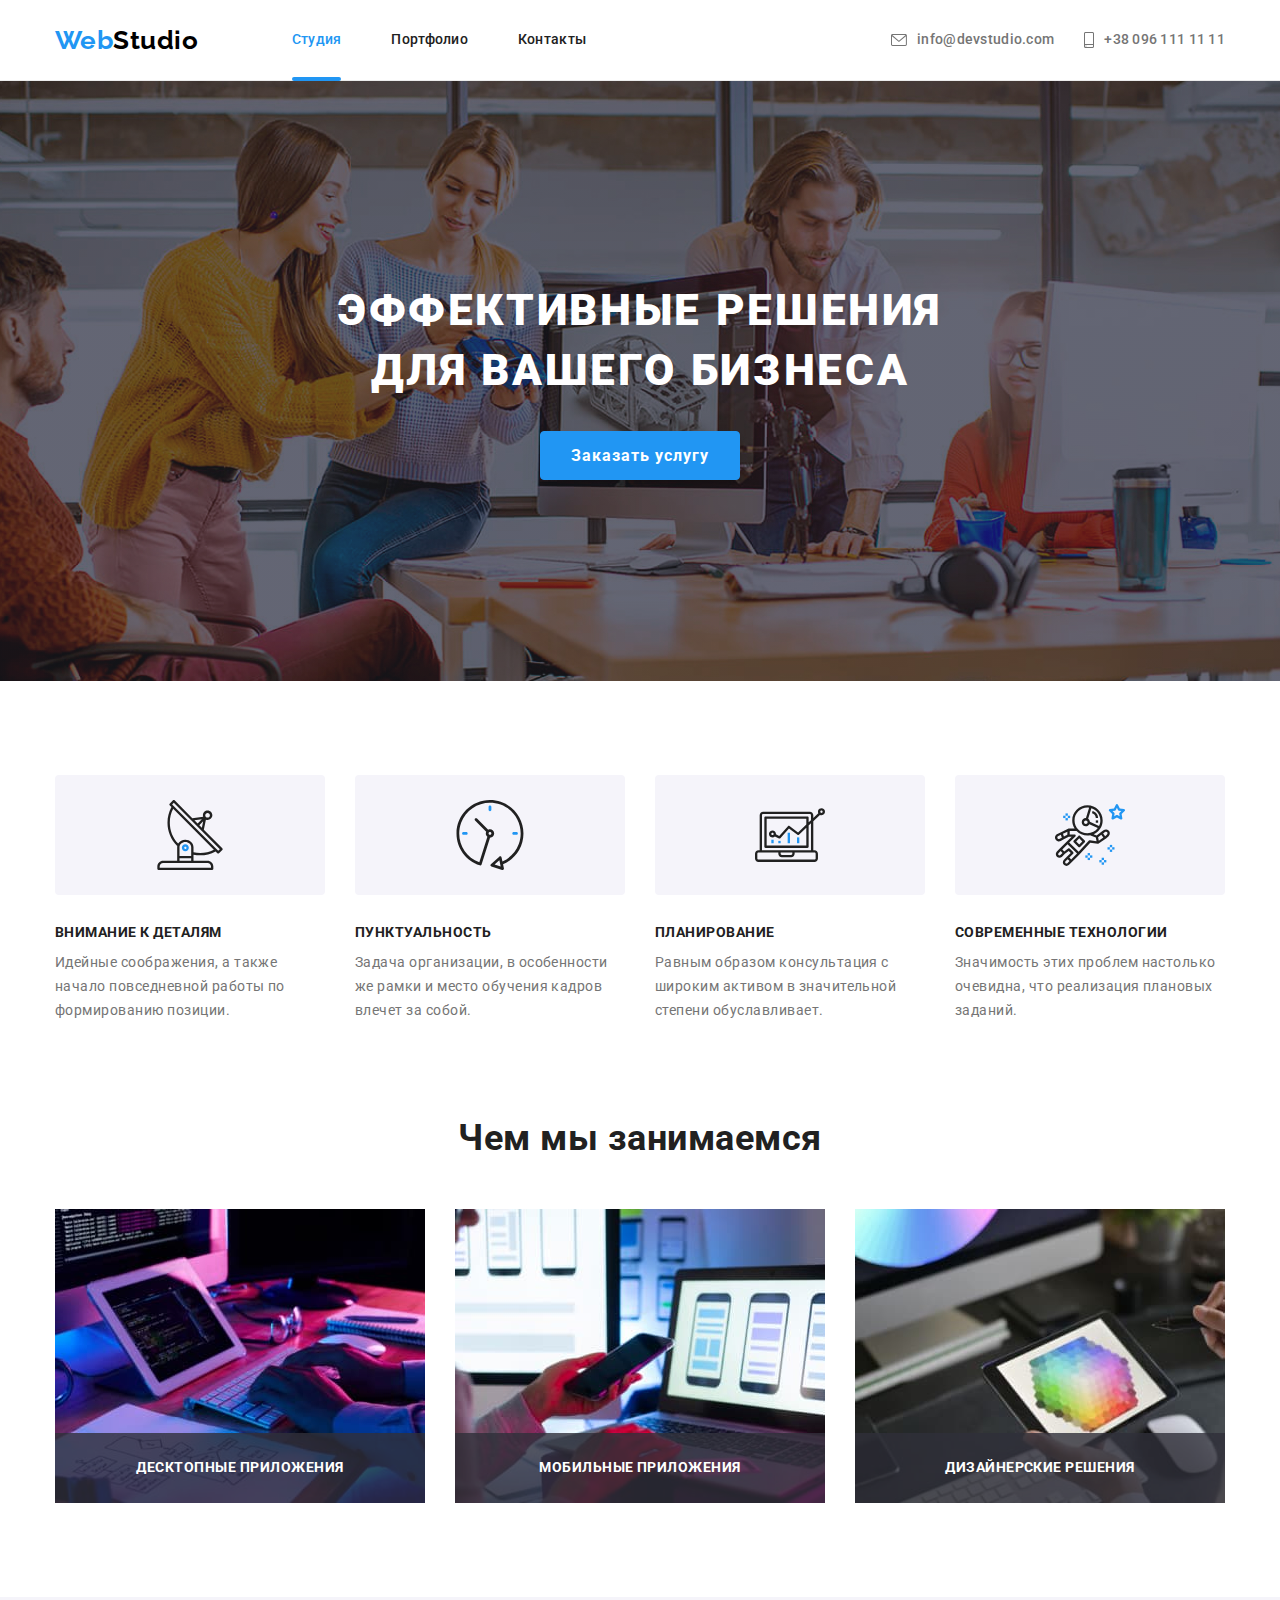
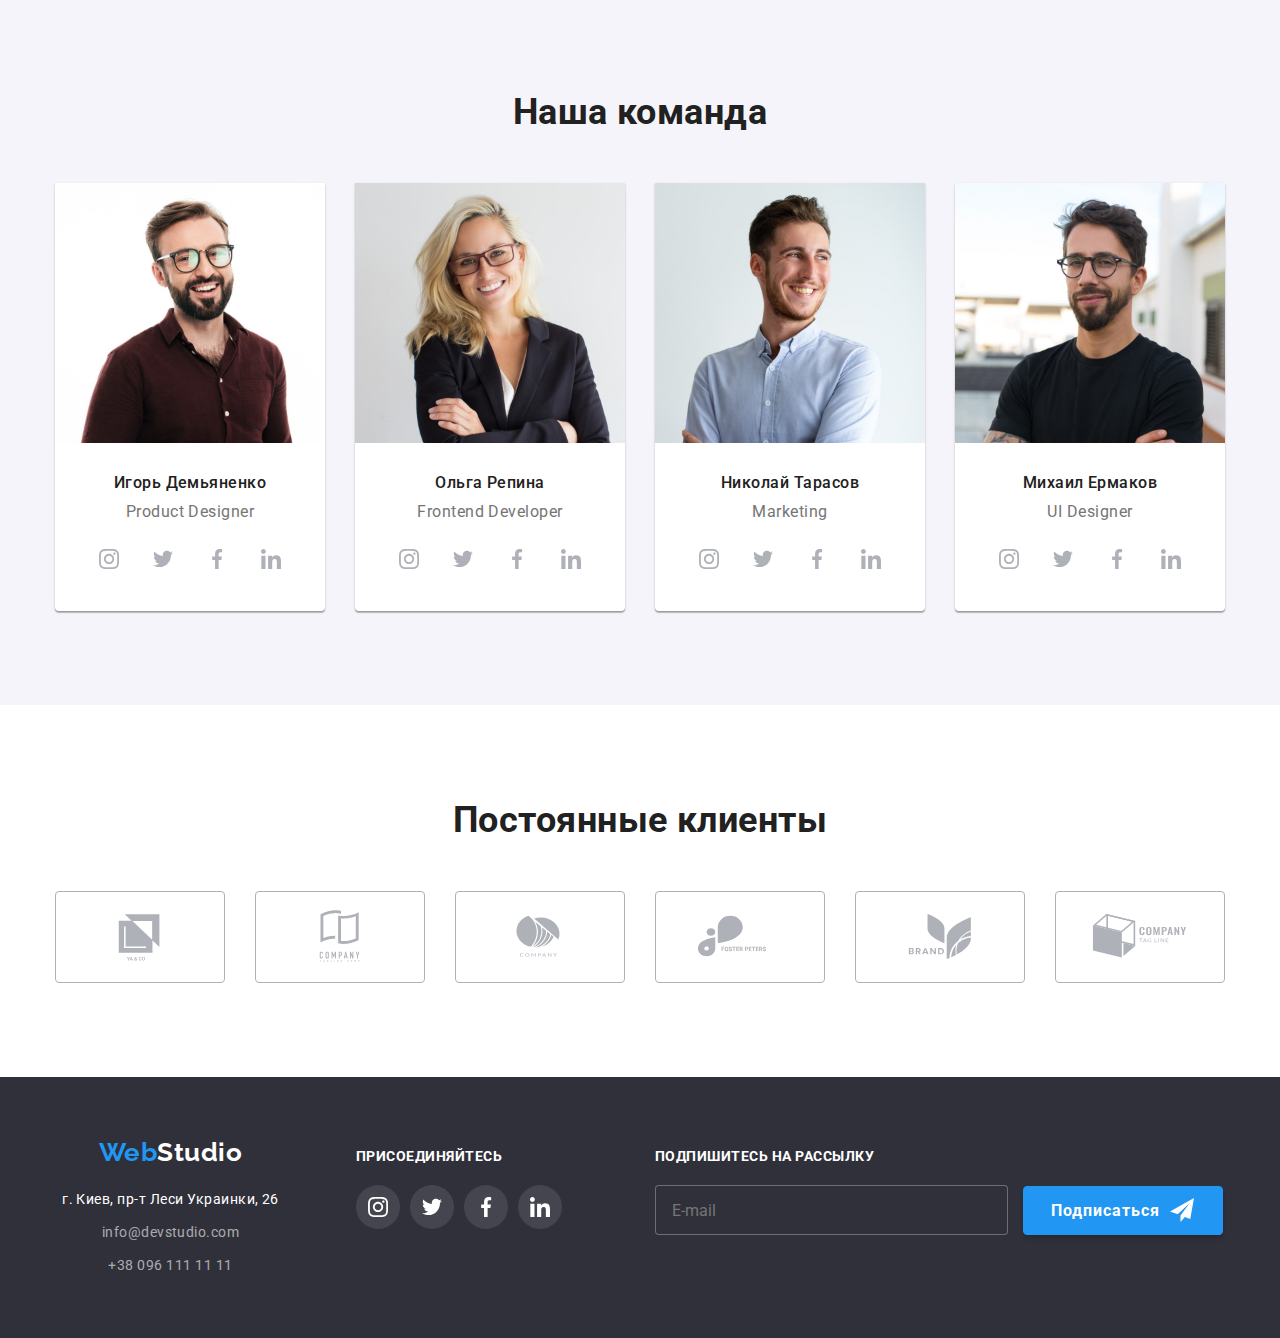
==== commit ddb6093d: "Portfolio imges" ====
--- a/index.html
+++ b/index.html
@@ -194,51 +194,19 @@
           <h2 class="section__title">Наша команда</h2>
           <ul class="team list">
             <li class="team__item">
-              <!-- <img
-                srcset="
-                  ./images/teamcard1-270.jpg 270w,
-                  ./images/teamcard1-450.jpg 450w,
-                  ./images/teamcard1-900.jpg 900w
-                "
-                src="./images/teamcard1-270.jpg"
-                alt="Фото Игоря"
-                width="270"
-                height="260"
-                sizes="(min-width: 1200) 25vw, (min-width: 768px) 50vw, 100vw"
-                class="team__img"
-              /> -->
-              <!-- <picture>
-                <source
-                  srcset="./images/mob/img_mob1.jpg 1x, ./images/mob/img_mob1@2x.jpg 2x"
-                  media="(max-width: 767px)"
-                />
-                <source
-                  srcset="./images/tablet/img_tablet1.jpg 1x, ./images/tablet/img_tablet1@2x.jpg 2x"
-                  media="(max-width: 1199px)"
-                />
-                <source
-                  srcset="./images/laptop/img_laptop1.jpg 1x, ./images/laptop/img_laptop1@2x.jpg 2x"
+              <picture>
+                <source
+                  srcset="./images/teamcard1.jpg 1x, ./images/teamcard1@2x.jpg 2x"
                   media="(min-width: 1200px)"
-                />
-                <img
-                  src="./images/mob/img_mob1.jpg"
-                  class="team__img"
-                  alt="Фото Игорь Демьяненко"
-                />
-              </picture> -->
-              <picture>
-                <source
-                  srcset="./images/teamcard1.jpg 1x, ./images/teamcard1@2x-desktop.jpg 2x"
-                  media="(min-width: 1200px)"
-                  type="image/jpeg"
-                />
-                <source
-                  srcset="./images/teamcard1-tablet.jpg, ./images/teamcard1@2x-tablet.jpg"
+                  type="image/jpeg"
+                />
+                <source
+                  srcset="./images/teamcard1-tablet.jpg 1x, ./images/teamcard1-tablet@2x.jpg 2x"
                   media="(min-width: 768px)"
                   type="image/jpeg"
                 />
                 <source
-                  srcset="./images/teamcard1-mobile.jpg 1x, ./images/teamcard1@2x-mobile.jpg 2x"
+                  srcset="./images/teamcard1-mobile.jpg 1x, ./images/teamcard1-mobile@2x.jpg 2x"
                   media="(max-width: 767px)"
                   type="image/jpeg"
                 />
@@ -281,20 +249,19 @@
             </li>
 
             <li class="team__item">
-              <!-- <img src="./images/teamcard2.jpg" alt="Фото Ольги" width="270" class="team__img" /> -->
               <picture>
                 <source
-                  srcset="./images/teamcard2.jpg 1x, ./images/teamcard2@2x-desktop.jpg 2x"
+                  srcset="./images/teamcard2.jpg 1x, ./images/teamcard2@2x.jpg 2x"
                   media="(min-width: 1200px)"
                   type="image/jpeg"
                 />
                 <source
-                  srcset="./images/teamcard2-tablet.jpg 1x, ./images/teamcard2@2x-tablet.jpg 2x"
+                  srcset="./images/teamcard2-tablet.jpg 1x, ./images/teamcard2-tablet@2x.jpg 2x"
                   media="(min-width: 768px)"
                   type="image/jpeg"
                 />
                 <source
-                  srcset="./images/teamcard2-mobile.jpg 1x, ./images/teamcard2@2x-mobile.jpg 2x"
+                  srcset="./images/teamcard2-mobile.jpg 1x, ./images/teamcard2-mobile@2x.jpg 2x"
                   media="(max-width: 767px)"
                   type="image/jpeg"
                 />
@@ -337,20 +304,19 @@
             </li>
 
             <li class="team__item">
-              <!-- <img src="./images/teamcard3.jpg" alt="Фото Николая" width="270" class="team__img" /> -->
               <picture>
                 <source
-                  srcset="./images/teamcard3.jpg 1x, ./images/teamcard3@2x-desktop.jpg 2x"
+                  srcset="./images/teamcard3.jpg 1x, ./images/teamcard3@2x.jpg 2x"
                   media="(min-width: 1200px)"
                   type="image/jpeg"
                 />
                 <source
-                  srcset="./images/teamcard3-tablet.jpg 1x, ./images/teamcard3@2x-tablet.jpg 2x"
+                  srcset="./images/teamcard3-tablet.jpg 1x, ./images/teamcard3-tablet@2x.jpg 2x"
                   media="(min-width: 768px)"
                   type="image/jpeg"
                 />
                 <source
-                  srcset="./images/teamcard3-mobile.jpg 1x, ./images/teamcard3@2x-mobile.jpg 2x"
+                  srcset="./images/teamcard3-mobile.jpg 1x, ./images/teamcard3-mobile@2x.jpg 2x"
                   media="(max-width: 767px)"
                   type="image/jpeg"
                 />
@@ -393,20 +359,19 @@
             </li>
 
             <li class="team__item">
-              <!-- <img src="./images/teamcard4.jpg" alt="Фото Михаила" width="270" class="team__img" /> -->
               <picture>
                 <source
-                  srcset="./images/teamcard4.jpg 1x, ./images/teamcard4@2x-desktop.jpg 2x"
+                  srcset="./images/teamcard4.jpg 1x, ./images/teamcard4@2x.jpg 2x"
                   media="(min-width: 1200px)"
                   type="image/jpeg"
                 />
                 <source
-                  srcset="./images/teamcard4-tablet.jpg 1x, ./images/teamcard4@2x-tablet.jpg 2x"
+                  srcset="./images/teamcard4-tablet.jpg 1x, ./images/teamcard4-tablet@2x.jpg 2x"
                   media="(min-width: 768px)"
                   type="image/jpeg"
                 />
                 <source
-                  srcset="./images/teamcard4-mobile.jpg 1x, ./images/teamcard4@2x-mobile.jpg 2x"
+                  srcset="./images/teamcard4-mobile.jpg 1x, ./images/teamcard4-mobile@2x.jpg 2x"
                   media="(max-width: 767px)"
                   type="image/jpeg"
                 />
--- a/css/main.min.css
+++ b/css/main.min.css
@@ -1 +1 @@
-:root{--primary-text-color: #757575;--title-text-color: #212121;--light-text-color: #ffffff;--hero-title-color: #ffffff;--main-bg-color: #ffffff;--second-bg-color: #f5f4fa;--dark-bg-color: #2f303a;--accent-color: #2196f3;--twin-accent-color: #ffffff;--logo-color: #000000;--address-contact-color: rgba(255, 255, 255, 0.6);--icon-color: #afb1b8;--icon-bg-color: rgba(255, 255, 255, 0.1);--label-doing-bg-color: rgba(47, 48, 58, 0.8);--portfolio-overlay-text-color: #ffffff;--portfolio-overlay-bg-color: rgba(33, 150, 243, 0.9);--backdrop-color: rgba(0, 0, 0, 0.2);--placeholder-color: rgba(117, 117, 117, 0.5);--subscr-border-color: rgba(255, 255, 255, 0.3);--close-border-color: rgba(0, 0, 0, 0.1);--item-gap: 30px}body{font-family:Roboto,sans-serif;letter-spacing:.03em;color:var(--primary-text-color);background-color:var(--main-bg-color)}img{display:block;max-width:100%;height:auto}h1,h2,h3,h4,h5,h6,p{margin:0;padding:0}.list{margin:0;padding:0;list-style:none}.container{margin-left:auto;margin-right:auto;padding-left:15px;padding-right:15px}@media screen and (min-width: 480px){.container{width:480px}}@media screen and (min-width: 768px){.container{width:768px}}@media screen and (min-width: 1200px){.container{width:1200px}}body.modal-open{overflow:hidden}.visually-hidden{position:absolute;width:1px;height:1px;margin:-1px;border:0;padding:0;white-space:nowrap;-webkit-clip-path:inset(100%);clip-path:inset(100%);clip:rect(0 0 0 0);overflow:hidden}.form__thumb,.form__input,.btn-close-icon,.backdrop,.button__thumb,.subscription__input,.address__link,.portfolio__text,.portfolio__link,.filtr__btn,.clients__link,.socials__link,.button,.header-contacts__link,.site-nav__link{transition-duration:250ms;transition-timing-function:cubic-bezier(0.4, 0, 0.2, 1)}.logo{display:inline-block;font-family:Raleway,sans-serif;font-weight:700;font-size:26px;line-height:1.19;text-decoration:none;color:var(--logo-color)}.logo__accent{color:var(--accent-color)}.logo--inverse{color:var(--twin-accent-color)}.page-header{position:relative;border-bottom:1px solid #ececec}.page-header__container{display:flex;justify-content:space-between;align-items:center;min-height:60px}.menu-button{display:inline-flex;margin:0;padding:0;border:none;background-color:rgba(0,0,0,0)}@media screen and (min-width: 768px){.menu-button{display:none}}.menu-button .icon-close{display:none}.menu-button.is-open .icon-close{display:block}.menu-button.is-open .icon-menu{display:none}.menu-container{background-color:var(--main-bg-color)}@media screen and (max-width: 767px){.menu-container{display:none;position:absolute;top:100%;left:0;width:100%;padding:48px 40px}.menu-container.is-open{display:block}}@media screen and (min-width: 768px){.menu-container{display:flex;align-items:center}}.header-socials{display:flex;justify-content:space-between;flex-wrap:wrap}@media screen and (min-width: 768px){.header-socials{display:none}}.header-socials__item{display:block;margin-left:auto;margin-right:auto}.header-socials__item:not(:last-child){border-right:1px solid rgba(33,33,33,.2)}.header-socials__link{font-weight:500;font-size:18px;line-height:1.22;letter-spacing:.02em;text-decoration:none;color:var(--accent-color)}.site-nav{display:block}@media screen and (min-width: 768px){.site-nav{display:flex;align-items:center}}@media screen and (min-width: 768px){.site-nav__item{display:block}.site-nav__item:not(:last-child){margin-right:50px}}.site-nav__link{display:block;font-weight:500;font-size:40px;line-height:1.18;letter-spacing:.02em;text-decoration:none;color:var(--title-text-color);transition-property:color,fill}@media screen and (max-width: 767px){.site-nav__link{margin-bottom:32px}}@media screen and (min-width: 768px){.site-nav__link{padding-top:32px;padding-bottom:32px;font-size:14px;line-height:1.14}}.site-nav__link:hover,.site-nav__link:focus{color:var(--accent-color);fill:var(--accent-color)}.site-nav__link--current{color:var(--accent-color)}@media screen and (min-width: 768px){.site-nav__link--current{position:relative}.site-nav__link--current::after{content:"";position:absolute;bottom:-1px;left:0;width:100%;background-color:var(--accent-color);border:2px solid var(--accent-color);border-radius:2px}}.header-contacts{display:flex;flex-direction:column-reverse}@media screen and (max-width: 767px){.header-contacts{margin-bottom:64px}}@media screen and (min-width: 768px){.header-contacts{flex-direction:column;margin-left:84px}}@media screen and (min-width: 1200px){.header-contacts{flex-direction:row;margin-left:305px}}.header-contacts__item{display:block}@media screen and (max-width: 767px){.header-contacts__item:nth-child(2){margin-bottom:32px}}@media screen and (min-width: 768px)and (max-width: 1199px){.header-contacts__item:nth-child(1){margin-bottom:10px}}@media screen and (min-width: 1200px){.header-contacts__item:not(:last-child){margin-right:30px}}.header-contacts__link{font-weight:500;font-size:24px;line-height:1.17;letter-spacing:.02em;text-decoration:none;color:var(--primary-text-color);fill:var(--primary-text-color);transition-property:color,fill}@media screen and (max-width: 767px){.header-contacts__link--accent{font-size:34px;line-height:1.18;color:var(--accent-color)}}.header-contacts__link:hover,.header-contacts__link:focus{color:var(--accent-color);fill:var(--accent-color)}@media screen and (min-width: 768px){.header-contacts__link{display:flex;align-items:center;font-size:12px;line-height:1.17}}@media screen and (min-width: 1200px){.header-contacts__link{font-size:14px;line-height:1.14}}.header-contacts__icon{margin-right:8px}@media screen and (max-width: 767px){.header-contacts__icon{display:none}}@media screen and (min-width: 1200px){.header-contacts__icon{margin-right:10px}}.section{padding-top:94px;padding-bottom:94px}.section__title{margin-top:0;margin-bottom:30px;font-weight:700;font-size:36px;line-height:1.17;text-align:center;color:var(--title-text-color)}@media screen and (min-width: 1200px){.section__title{margin-bottom:50px}}.section--no-padding-top{padding-top:0}.section--other-background{margin-bottom:0;background-color:var(--second-bg-color)}.hero{margin-left:auto;margin-right:auto;padding-top:118px;padding-bottom:118px;max-width:1600px;height:400px;text-align:center;background-color:var(--dark-bg-color);background-image:linear-gradient(rgba(47, 48, 58, 0.4), rgba(47, 48, 58, 0.4)),url(../images/hero-bg.jpg);background-repeat:no-repeat;background-position:center;background-size:cover}@media screen and (min-width: 1200px){.hero{padding-top:200px;padding-bottom:200px;height:600px}}.hero__title{margin-bottom:30px;font-weight:900;font-size:26px;line-height:1.62;letter-spacing:.06em;text-transform:uppercase;color:var(--hero-title-color)}@media screen and (min-width: 1200px){.hero__title{font-size:44px;line-height:1.36}}.button{display:block;margin-left:auto;margin-right:auto;padding:10px;min-width:200px;font-weight:700;font-size:16px;line-height:1.7;letter-spacing:.06em;text-align:center;cursor:pointer;color:var(--twin-accent-color);background-color:var(--accent-color);border:1px solid var(--accent-color);border-radius:4px;box-shadow:0px 4px 4px rgba(0,0,0,.15);transition-property:color,background-color}.button:hover,.button:focus{background-color:var(--twin-accent-color);color:var(--accent-color)}.features{margin-top:calc(-1*var(--item-gap))}@media screen and (min-width: 768px){.features{display:flex;flex-wrap:wrap;margin-left:calc(-1*var(--item-gap))}}.features__item{margin-top:var(--item-gap)}@media screen and (min-width: 768px){.features__item{flex-basis:calc(50% - var(--item-gap));margin-left:var(--item-gap)}}@media screen and (min-width: 1200px){.features__item{flex-basis:calc(25% - var(--item-gap))}}.features__thumb{display:flex;justify-content:center;align-items:center;margin-bottom:30px;height:120px;background-color:var(--second-bg-color);border-radius:4px}.features__title{margin-bottom:10px;font-weight:700;font-size:14px;line-height:1.14;text-transform:uppercase;text-align:center;color:var(--title-text-color)}@media screen and (min-width: 768px){.features__title{text-align:left}}.features__description{display:block;margin-top:0;margin-bottom:0;width:100%;font-size:14px;line-height:1.71}@media screen and (max-width: 1199px){.section__doings{display:none}}.doings{display:flex;margin-left:calc(-1*var(--item-gap))}.doings__item{margin-left:var(--item-gap);flex-basis:calc(33.3333333333% - var(--item-gap))}.doings__thumb{position:relative}.doings__label{position:absolute;bottom:0;display:flex;justify-content:center;align-items:center;margin:0;width:100%;height:70px;font-weight:700;font-size:14px;line-height:1.14;text-transform:uppercase;color:var(--light-text-color);background-color:var(--label-doing-bg-color)}@media screen and (min-width: 768px){.team{display:flex;flex-wrap:wrap;margin-left:calc(-1*var(--item-gap));margin-top:calc(-1*var(--item-gap))}}.team__item{margin-top:var(--item-gap);background-color:var(--main-bg-color);box-shadow:0px 1px 3px rgba(0,0,0,.12),0px 1px 1px rgba(0,0,0,.14),0px 2px 1px rgba(0,0,0,.2);border-radius:0px 0px 4px 4px}@media screen and (min-width: 768px){.team__item{flex-basis:calc(50% - var(--item-gap));margin-left:var(--item-gap)}}@media screen and (min-width: 1200px){.team__item{flex-basis:calc(25% - var(--item-gap))}}.team__img{width:100%}@media screen and (min-width: 768px){.team__img{height:374px}}@media screen and (min-width: 1200px){.team__img{height:260px}}.team__info{padding:30px 0}.team__title{margin-bottom:10px;font-weight:500;font-size:16px;line-height:1.19;text-align:center;color:var(--title-text-color)}.team__text{margin-top:0;margin-bottom:16px;font-size:16px;line-height:1.19;text-align:center}.socials{display:flex;justify-content:center}.socials__item:not(:first-child){margin-left:10px}.socials__link{display:flex;justify-content:center;align-items:center;width:44px;height:44px;color:var(--icon-color);border-radius:50%;transition-property:color,background-color}.socials__link:hover,.socials__link:focus{color:var(--twin-accent-color);background-color:var(--accent-color)}.socials__icon{fill:currentColor}.clients{display:flex;flex-wrap:wrap;justify-content:space-between;margin-top:calc(-1*var(--item-gap))}.clients__item{margin-top:var(--item-gap);flex-basis:calc(50% - var(--item-gap)/2);height:92px}@media screen and (min-width: 768px){.clients__item{flex-basis:calc(33.3333333333% - var(--item-gap)*2/3)}}@media screen and (min-width: 1200px){.clients__item{flex-basis:calc(16.6666666667% - var(--item-gap)*5/6)}}.clients__link{display:flex;justify-content:center;align-items:center;height:100%;color:var(--icon-color);border:1px solid var(--icon-color);border-radius:4px;transition-property:color,border}.clients__link:hover,.clients__link:focus{color:var(--accent-color);border:1px solid var(--accent-color)}.clients__icon{fill:currentColor}.filtr{display:flex;flex-wrap:wrap;margin-bottom:40px}@media screen and (max-width: 767px){.filtr{margin-top:-15px}}@media screen and (min-width: 768px){.filtr{justify-content:center;margin-bottom:30px}}@media screen and (min-width: 1200px){.filtr{margin-bottom:50px}}@media screen and (max-width: 767px){.filtr__item{margin-top:15px}}.filtr__item:not(:last-child){margin-right:8px}.filtr__btn{display:inline-block;padding:6px 22px;min-width:73px;font-family:inherit;font-weight:500;font-size:16px;line-height:1.63;letter-spacing:.03em;text-align:center;cursor:pointer;color:var(--title-text-color);background-color:var(--second-bg-color);border:1px solid var(--second-bg-color);border-radius:4px;transition-property:color,background-color,border,box-shadow}.filtr__btn:hover,.filtr__btn:focus{color:var(--twin-accent-color);background-color:var(--accent-color);border:1px solid var(--accent-color);box-shadow:0px 3px 1px rgba(0,0,0,.1),0px 1px 2px rgba(0,0,0,.08),0px 2px 2px rgba(0,0,0,.12)}.portfolio{display:flex;flex-wrap:wrap;justify-content:space-between;align-items:stretch;margin-top:calc(-1*var(--item-gap))}@media screen and (min-width: 768px){.portfolio{margin-left:calc(-1*var(--item-gap))}}.portfolio__item{flex-basis:100%;margin-top:var(--item-gap)}@media screen and (min-width: 768px){.portfolio__item{flex-basis:calc(50% - var(--item-gap));margin-left:var(--item-gap)}}@media screen and (min-width: 1200px){.portfolio__item{flex-basis:calc(33.3333333333% - var(--item-gap))}}.portfolio__link{display:block;text-decoration:none;transition-property:box-shadow}.portfolio__link:hover,.portfolio__link:focus{box-shadow:0px 1px 1px rgba(0,0,0,.12),0px 4px 4px rgba(0,0,0,.06),1px 4px 6px rgba(0,0,0,.16)}.portfolio__box{position:relative;overflow:hidden;width:100%}.portfolio__box::before{content:""}.portfolio__thumb{width:100%}.portfolio__text{position:absolute;top:100%;opacity:0;margin:0;padding:63px 24px;width:100%;height:100%;font-size:18px;line-height:1.56;color:var(--portfolio-overlay-text-color);background-color:var(--portfolio-overlay-bg-color);transition-property:opacity,top}.portfolio__link:hover .portfolio__text,.portfolio__link:focus .portfolio__text{top:0;opacity:1}.portfolio__content{flex-grow:1;padding:20px 24px;border:1px solid #eee}.portfolio__title{margin-bottom:4px;font-weight:700;font-size:18px;line-height:2;letter-spacing:.06em;color:var(--title-text-color)}.portfolio__type{font-size:16px;line-height:1.86;color:var(--primary-text-color)}.footer{padding-top:60px;padding-bottom:60px;background-color:var(--dark-bg-color)}.footer__container{display:flex;flex-direction:column;align-items:center}@media screen and (min-width: 768px){.footer__container{flex-direction:row;flex-wrap:wrap;justify-content:space-around;align-items:baseline}}@media screen and (min-width: 1200px){.footer__container{flex-wrap:nowrap}}.footer__title{margin-bottom:20px;font-weight:700;font-size:14px;line-height:1.14;text-transform:uppercase;color:var(--light-text-color)}@media screen and (max-width: 1199px){.footer__title{text-align:center}}.address{text-align:center}@media screen and (max-width: 1199px){.address{margin-bottom:60px}}.address-list{margin-top:20px;width:231px}.address__item:not(:first-child){margin-top:9px}.address__link{display:inline-block;width:231px;font-style:normal;font-size:14px;line-height:1.71;text-decoration:none;transition-property:color}.address__link:hover,.address__link:focus{color:var(--accent-color)}.address__link--bright{color:var(--light-text-color)}.address__link--dull{color:var(--address-contact-color)}@media screen and (max-width: 1199px){.join{margin-bottom:60px}}@media screen and (min-width: 1200px){.join{margin-left:70px}}.join__socials__link{color:var(--light-text-color);background-color:var(--icon-bg-color)}.subscription{width:100%}@media screen and (min-width: 1200px){.subscription{width:570px;margin-left:93px}}@media screen and (min-width: 768px){.subscription__row{display:flex;flex-direction:column;align-items:center}}@media screen and (min-width: 1200px){.subscription__row{flex-direction:row;align-items:baseline}}.subscription__input{width:100%;height:50px;margin-bottom:20px;padding-left:16px;color:var(--light-text-color);background-color:var(--dark-bg-color);border:1px solid var(--subscr-border-color);border-radius:4px;transition-property:border}.subscription__input:focus{border:1px solid var(--accent-color);outline:1px solid var(--accent-color)}@media screen and (min-width: 768px){.subscription__input{width:450px}}@media screen and (min-width: 1200px){.subscription__input{margin-right:12px;width:353px}}.button__box{display:flex;justify-content:center;align-items:center}.button__thumb{display:flex;justify-content:center;align-items:center;margin-left:10px;padding:0;fill:var(--twin-accent-color);transition-property:fill}.button:hover .button__thumb,.button:focus .button__thumb{fill:var(--accent-color)}.backdrop{position:fixed;top:0;left:0;padding-top:93px;padding-right:15px;padding-left:15px;width:100%;height:100%;background-color:var(--backdrop-color);transition-property:opacity,visibility;overflow-y:scroll}.is-hidden{opacity:0;pointer-events:none;visibility:hidden}.modal{padding-top:40px;padding-left:40px;padding-right:40px;padding-bottom:40px;width:100%;background-color:var(--main-bg-color);border-radius:4px;box-shadow:0px 1px 3px rgba(0,0,0,.12),0px 1px 1px rgba(0,0,0,.14),0px 2px 1px rgba(0,0,0,.2)}@media screen and (min-width: 480px){.modal{max-width:450px;position:absolute;left:50%;transform:translate(-50%)}}@media screen and (min-width: 768px){.modal{top:50%;transform:translate(-50%, -50%)}}@media screen and (min-width: 1200px){.modal{max-width:528px;min-height:581px}}.btn-close-icon{position:absolute;top:8px;right:8px;fill:#000;border:1px solid var(--close-border-color);border-radius:50%;transition-property:fill}.btn-close-icon:hover,.btn-close-icon:focus{fill:var(--accent-color);cursor:pointer}.btn-close-icon:active{fill:var(--icon-color)}.form{margin-left:auto;margin-right:auto}.form__title{margin-bottom:12px;color:var(--title-text-color);font-weight:700;font-size:20px;line-height:1.5;text-align:center}@media screen and (min-width: 1200px){.form__title{line-height:1.15}}.form__item{position:relative;display:flex;flex-direction:column;margin-bottom:10px}.form__item:nth-child(4){margin-bottom:20px}.form__label{margin-bottom:4px;font-size:12px;line-height:1.17;letter-spacing:.01}.form__label::-moz-placeholder{color:var(--placeholder-color)}.form__label:-ms-input-placeholder{color:var(--placeholder-color)}.form__label::placeholder{color:var(--placeholder-color)}.form__input{margin:0;padding:12px 42px;cursor:pointer;font-size:14px;line-height:1.14;letter-spacing:.01em;color:var(--title-text-color);border:1px solid rgba(33,33,33,.2);border-radius:4px;transition-property:border}.form__input:focus{outline:1px solid rgba(0,0,0,0);border:1px solid var(--accent-color)}.form__thumb{position:absolute;bottom:11px;left:12px;display:flex;justify-content:center;align-items:center;padding:0;color:var(--title-text-color);transition-property:color}.form__item:focus-within .form__thumb{color:var(--accent-color)}.form__icon{display:inline-block;fill:currentColor}.form__textarea{padding-right:16px;padding-left:16px;height:120px;resize:none}.terms{margin-bottom:30px}.terms__label{display:flex;justify-content:center;align-items:center;margin:0}.terms__thumb{position:relative;width:16px;height:15px;display:block;margin:0;padding:0}.terms__icon{border:1px solid #000;border-radius:2px;fill:rgba(0,0,0,0);stroke:rgba(0,0,0,0);stroke-linejoin:miter;stroke-linecap:butt;stroke-miterlimit:4;stroke-width:.4267}.terms__checkbox:checked+.terms__icon{border:1px solid var(--accent-color);background-color:var(--accent-color);fill:#fff;stroke:#fff;stroke-linejoin:miter;stroke-linecap:butt;stroke-miterlimit:4;stroke-width:.4267}.terms__text{margin-left:5px;font-size:12px;line-height:1.17}@media screen and (min-width: 1200px){.terms__text{font-size:14px;line-height:1.71}}.terms__link{color:var(--accent-color)}/*# sourceMappingURL=main.min.css.map */+:root{--primary-text-color: #757575;--title-text-color: #212121;--light-text-color: #ffffff;--hero-title-color: #ffffff;--main-bg-color: #ffffff;--second-bg-color: #f5f4fa;--dark-bg-color: #2f303a;--accent-color: #2196f3;--twin-accent-color: #ffffff;--logo-color: #000000;--address-contact-color: rgba(255, 255, 255, 0.6);--icon-color: #afb1b8;--icon-bg-color: rgba(255, 255, 255, 0.1);--label-doing-bg-color: rgba(47, 48, 58, 0.8);--portfolio-overlay-text-color: #ffffff;--portfolio-overlay-bg-color: rgba(33, 150, 243, 0.9);--backdrop-color: rgba(0, 0, 0, 0.2);--placeholder-color: rgba(117, 117, 117, 0.5);--subscr-border-color: rgba(255, 255, 255, 0.3);--close-border-color: rgba(0, 0, 0, 0.1);--item-gap: 30px}body{font-family:Roboto,sans-serif;letter-spacing:.03em;color:var(--primary-text-color);background-color:var(--main-bg-color)}img{display:block;max-width:100%;height:auto}h1,h2,h3,h4,h5,h6,p{margin:0;padding:0}.list{margin:0;padding:0;list-style:none}.container{margin-left:auto;margin-right:auto;padding-left:15px;padding-right:15px}@media screen and (min-width: 480px){.container{width:480px}}@media screen and (min-width: 768px){.container{width:768px}}@media screen and (min-width: 1200px){.container{width:1200px}}body.modal-open{overflow:hidden}.visually-hidden{position:absolute;width:1px;height:1px;margin:-1px;border:0;padding:0;white-space:nowrap;-webkit-clip-path:inset(100%);clip-path:inset(100%);clip:rect(0 0 0 0);overflow:hidden}.form__thumb,.form__input,.btn-close-icon,.backdrop,.button__thumb,.subscription__input,.address__link,.portfolio__text,.portfolio__link,.filtr__btn,.clients__link,.socials__link,.button,.header-contacts__link,.site-nav__link{transition-duration:250ms;transition-timing-function:cubic-bezier(0.4, 0, 0.2, 1)}.logo{display:inline-block;font-family:Raleway,sans-serif;font-weight:700;font-size:26px;line-height:1.19;text-decoration:none;color:var(--logo-color)}.logo__accent{color:var(--accent-color)}.logo--inverse{color:var(--twin-accent-color)}.page-header{position:relative;border-bottom:1px solid #ececec}.page-header__container{display:flex;justify-content:space-between;align-items:center;min-height:60px}.menu-button{display:inline-flex;margin:0;padding:0;border:none;background-color:rgba(0,0,0,0)}@media screen and (min-width: 768px){.menu-button{display:none}}.menu-button .icon-close{display:none}.menu-button.is-open .icon-close{display:block}.menu-button.is-open .icon-menu{display:none}.menu-container{background-color:var(--main-bg-color)}@media screen and (max-width: 767px){.menu-container{display:none;position:absolute;top:100%;left:0;width:100%;padding:48px 40px}.menu-container.is-open{display:block}}@media screen and (min-width: 768px){.menu-container{display:flex;align-items:center}}.header-socials{display:flex;justify-content:space-between;flex-wrap:wrap}@media screen and (min-width: 768px){.header-socials{display:none}}.header-socials__item{display:block;margin-left:auto;margin-right:auto}.header-socials__item:not(:last-child){border-right:1px solid rgba(33,33,33,.2)}.header-socials__link{font-weight:500;font-size:18px;line-height:1.22;letter-spacing:.02em;text-decoration:none;color:var(--accent-color)}.site-nav{display:block}@media screen and (min-width: 768px){.site-nav{display:flex;align-items:center}}@media screen and (min-width: 768px){.site-nav__item{display:block}.site-nav__item:not(:last-child){margin-right:50px}}.site-nav__link{display:block;font-weight:500;font-size:40px;line-height:1.18;letter-spacing:.02em;text-decoration:none;color:var(--title-text-color);transition-property:color,fill}@media screen and (max-width: 767px){.site-nav__link{margin-bottom:32px}}@media screen and (min-width: 768px){.site-nav__link{padding-top:32px;padding-bottom:32px;font-size:14px;line-height:1.14}}.site-nav__link:hover,.site-nav__link:focus{color:var(--accent-color);fill:var(--accent-color)}.site-nav__link--current{color:var(--accent-color)}@media screen and (min-width: 768px){.site-nav__link--current{position:relative}.site-nav__link--current::after{content:"";position:absolute;bottom:-1px;left:0;width:100%;background-color:var(--accent-color);border:2px solid var(--accent-color);border-radius:2px}}.header-contacts{display:flex;flex-direction:column-reverse}@media screen and (max-width: 767px){.header-contacts{margin-bottom:64px}}@media screen and (min-width: 768px){.header-contacts{flex-direction:column;margin-left:84px}}@media screen and (min-width: 1200px){.header-contacts{flex-direction:row;margin-left:305px}}.header-contacts__item{display:block}@media screen and (max-width: 767px){.header-contacts__item:nth-child(2){margin-bottom:32px}}@media screen and (min-width: 768px)and (max-width: 1199px){.header-contacts__item:nth-child(1){margin-bottom:10px}}@media screen and (min-width: 1200px){.header-contacts__item:not(:last-child){margin-right:30px}}.header-contacts__link{font-weight:500;font-size:24px;line-height:1.17;letter-spacing:.02em;text-decoration:none;color:var(--primary-text-color);fill:var(--primary-text-color);transition-property:color,fill}@media screen and (max-width: 767px){.header-contacts__link--accent{font-size:34px;line-height:1.18;color:var(--accent-color)}}.header-contacts__link:hover,.header-contacts__link:focus{color:var(--accent-color);fill:var(--accent-color)}@media screen and (min-width: 768px){.header-contacts__link{display:flex;align-items:center;font-size:12px;line-height:1.17}}@media screen and (min-width: 1200px){.header-contacts__link{font-size:14px;line-height:1.14}}.header-contacts__icon{margin-right:8px}@media screen and (max-width: 767px){.header-contacts__icon{display:none}}@media screen and (min-width: 1200px){.header-contacts__icon{margin-right:10px}}.section{padding-top:94px;padding-bottom:94px}.section__title{margin-top:0;margin-bottom:30px;font-weight:700;font-size:36px;line-height:1.17;text-align:center;color:var(--title-text-color)}@media screen and (min-width: 1200px){.section__title{margin-bottom:50px}}.section--no-padding-top{padding-top:0}.section--other-background{margin-bottom:0;background-color:var(--second-bg-color)}.hero{margin-left:auto;margin-right:auto;padding-top:118px;padding-bottom:118px;max-width:1600px;height:400px;text-align:center;background-color:var(--dark-bg-color);background-image:linear-gradient(rgba(47, 48, 58, 0.4), rgba(47, 48, 58, 0.4)),url(../images/hero-mobile.jpg);background-repeat:no-repeat;background-position:center;background-size:cover}@media(min-device-pixel-ratio: 2),(-webkit-min-device-pixel-ratio: 2),(min-resolution: 192dpi),(min-resolution: 2dppx){.hero{background-image:linear-gradient(rgba(47, 48, 58, 0.4), rgba(47, 48, 58, 0.4)),url(../images/hero-mobile@2x.jpg)}}@media screen and (min-width: 768px){.hero{background-image:linear-gradient(rgba(47, 48, 58, 0.4), rgba(47, 48, 58, 0.4)),url(../images/hero-tablet.jpg)}}@media screen and (min-width: 768px)and (min-device-pixel-ratio: 2),screen and (min-width: 768px)and (-webkit-min-device-pixel-ratio: 2),screen and (min-width: 768px)and (min-resolution: 192dpi),screen and (min-width: 768px)and (min-resolution: 2dppx){.hero{background-image:linear-gradient(rgba(47, 48, 58, 0.4), rgba(47, 48, 58, 0.4)),url(../images/hero-tablet@2x.jpg)}}@media screen and (min-width: 1200px){.hero{padding-top:200px;padding-bottom:200px;height:600px;background-image:linear-gradient(rgba(47, 48, 58, 0.4), rgba(47, 48, 58, 0.4)),url(../images/hero.jpg)}}@media screen and (min-width: 1200px)and (min-device-pixel-ratio: 2),screen and (min-width: 1200px)and (-webkit-min-device-pixel-ratio: 2),screen and (min-width: 1200px)and (min-resolution: 192dpi),screen and (min-width: 1200px)and (min-resolution: 2dppx){.hero{background-image:linear-gradient(rgba(47, 48, 58, 0.4), rgba(47, 48, 58, 0.4)),url(../images/hero@2x.jpg)}}.hero__title{margin-bottom:30px;font-weight:900;font-size:26px;line-height:1.62;letter-spacing:.06em;text-transform:uppercase;color:var(--hero-title-color)}@media screen and (min-width: 1200px){.hero__title{font-size:44px;line-height:1.36}}.button{display:block;margin-left:auto;margin-right:auto;padding:10px;min-width:200px;font-weight:700;font-size:16px;line-height:1.7;letter-spacing:.06em;text-align:center;cursor:pointer;color:var(--twin-accent-color);background-color:var(--accent-color);border:1px solid var(--accent-color);border-radius:4px;box-shadow:0px 4px 4px rgba(0,0,0,.15);transition-property:color,background-color}.button:hover,.button:focus{background-color:var(--twin-accent-color);color:var(--accent-color)}.features{margin-top:calc(-1*var(--item-gap))}@media screen and (min-width: 768px){.features{display:flex;flex-wrap:wrap;margin-left:calc(-1*var(--item-gap))}}.features__item{margin-top:var(--item-gap)}@media screen and (min-width: 768px){.features__item{flex-basis:calc(50% - var(--item-gap));margin-left:var(--item-gap)}}@media screen and (min-width: 1200px){.features__item{flex-basis:calc(25% - var(--item-gap))}}.features__thumb{display:flex;justify-content:center;align-items:center;margin-bottom:30px;height:120px;background-color:var(--second-bg-color);border-radius:4px}.features__title{margin-bottom:10px;font-weight:700;font-size:14px;line-height:1.14;text-transform:uppercase;text-align:center;color:var(--title-text-color)}@media screen and (min-width: 768px){.features__title{text-align:left}}.features__description{display:block;margin-top:0;margin-bottom:0;width:100%;font-size:14px;line-height:1.71}@media screen and (max-width: 1199px){.section__doings{display:none}}.doings{display:flex;margin-left:calc(-1*var(--item-gap))}.doings__item{margin-left:var(--item-gap);flex-basis:calc(33.3333333333% - var(--item-gap))}.doings__thumb{position:relative}.doings__label{position:absolute;bottom:0;display:flex;justify-content:center;align-items:center;margin:0;width:100%;height:70px;font-weight:700;font-size:14px;line-height:1.14;text-transform:uppercase;color:var(--light-text-color);background-color:var(--label-doing-bg-color)}@media screen and (min-width: 768px){.team{display:flex;flex-wrap:wrap;margin-left:calc(-1*var(--item-gap));margin-top:calc(-1*var(--item-gap))}}.team__item{margin-top:var(--item-gap);background-color:var(--main-bg-color);box-shadow:0px 1px 3px rgba(0,0,0,.12),0px 1px 1px rgba(0,0,0,.14),0px 2px 1px rgba(0,0,0,.2);border-radius:0px 0px 4px 4px}@media screen and (min-width: 768px){.team__item{flex-basis:calc(50% - var(--item-gap));margin-left:var(--item-gap)}}@media screen and (min-width: 1200px){.team__item{flex-basis:calc(25% - var(--item-gap))}}.team__img{width:100%}@media screen and (min-width: 768px){.team__img{height:374px}}@media screen and (min-width: 1200px){.team__img{height:260px}}.team__info{padding:30px 0}.team__title{margin-bottom:10px;font-weight:500;font-size:16px;line-height:1.19;text-align:center;color:var(--title-text-color)}.team__text{margin-top:0;margin-bottom:16px;font-size:16px;line-height:1.19;text-align:center}.socials{display:flex;justify-content:center}.socials__item:not(:first-child){margin-left:10px}.socials__link{display:flex;justify-content:center;align-items:center;width:44px;height:44px;color:var(--icon-color);border-radius:50%;transition-property:color,background-color}.socials__link:hover,.socials__link:focus{color:var(--twin-accent-color);background-color:var(--accent-color)}.socials__icon{fill:currentColor}.clients{display:flex;flex-wrap:wrap;justify-content:space-between;margin-top:calc(-1*var(--item-gap))}.clients__item{margin-top:var(--item-gap);flex-basis:calc(50% - var(--item-gap)/2);height:92px}@media screen and (min-width: 768px){.clients__item{flex-basis:calc(33.3333333333% - var(--item-gap)*2/3)}}@media screen and (min-width: 1200px){.clients__item{flex-basis:calc(16.6666666667% - var(--item-gap)*5/6)}}.clients__link{display:flex;justify-content:center;align-items:center;height:100%;color:var(--icon-color);border:1px solid var(--icon-color);border-radius:4px;transition-property:color,border}.clients__link:hover,.clients__link:focus{color:var(--accent-color);border:1px solid var(--accent-color)}.clients__icon{fill:currentColor}.filtr{display:flex;flex-wrap:wrap;margin-bottom:40px}@media screen and (max-width: 767px){.filtr{margin-top:-15px}}@media screen and (min-width: 768px){.filtr{justify-content:center;margin-bottom:30px}}@media screen and (min-width: 1200px){.filtr{margin-bottom:50px}}@media screen and (max-width: 767px){.filtr__item{margin-top:15px}}.filtr__item:not(:last-child){margin-right:8px}.filtr__btn{display:inline-block;padding:6px 22px;min-width:73px;font-family:inherit;font-weight:500;font-size:16px;line-height:1.63;letter-spacing:.03em;text-align:center;cursor:pointer;color:var(--title-text-color);background-color:var(--second-bg-color);border:1px solid var(--second-bg-color);border-radius:4px;transition-property:color,background-color,border,box-shadow}.filtr__btn:hover,.filtr__btn:focus{color:var(--twin-accent-color);background-color:var(--accent-color);border:1px solid var(--accent-color);box-shadow:0px 3px 1px rgba(0,0,0,.1),0px 1px 2px rgba(0,0,0,.08),0px 2px 2px rgba(0,0,0,.12)}.portfolio{display:flex;flex-wrap:wrap;justify-content:space-between;align-items:stretch;margin-top:calc(-1*var(--item-gap))}@media screen and (min-width: 768px){.portfolio{margin-left:calc(-1*var(--item-gap))}}.portfolio__item{flex-basis:100%;margin-top:var(--item-gap)}@media screen and (min-width: 768px){.portfolio__item{flex-basis:calc(50% - var(--item-gap));margin-left:var(--item-gap)}}@media screen and (min-width: 1200px){.portfolio__item{flex-basis:calc(33.3333333333% - var(--item-gap))}}.portfolio__link{display:block;text-decoration:none;transition-property:box-shadow}.portfolio__link:hover,.portfolio__link:focus{box-shadow:0px 1px 1px rgba(0,0,0,.12),0px 4px 4px rgba(0,0,0,.06),1px 4px 6px rgba(0,0,0,.16)}.portfolio__box{position:relative;overflow:hidden;width:100%}.portfolio__box::before{content:""}.portfolio__thumb{width:100%}.portfolio__text{position:absolute;top:100%;opacity:0;margin:0;padding:63px 24px;width:100%;height:100%;font-size:18px;line-height:1.56;color:var(--portfolio-overlay-text-color);background-color:var(--portfolio-overlay-bg-color);transition-property:opacity,top}.portfolio__link:hover .portfolio__text,.portfolio__link:focus .portfolio__text{top:0;opacity:1}.portfolio__content{flex-grow:1;padding:20px 24px;border:1px solid #eee}.portfolio__title{margin-bottom:4px;font-weight:700;font-size:18px;line-height:2;letter-spacing:.06em;color:var(--title-text-color)}.portfolio__type{font-size:16px;line-height:1.86;color:var(--primary-text-color)}.footer{padding-top:60px;padding-bottom:60px;background-color:var(--dark-bg-color)}.footer__container{display:flex;flex-direction:column;align-items:center}@media screen and (min-width: 768px){.footer__container{flex-direction:row;flex-wrap:wrap;justify-content:space-around;align-items:baseline}}@media screen and (min-width: 1200px){.footer__container{flex-wrap:nowrap}}.footer__title{margin-bottom:20px;font-weight:700;font-size:14px;line-height:1.14;text-transform:uppercase;color:var(--light-text-color)}@media screen and (max-width: 1199px){.footer__title{text-align:center}}.address{text-align:center}@media screen and (max-width: 1199px){.address{margin-bottom:60px}}.address-list{margin-top:20px;width:231px}.address__item:not(:first-child){margin-top:9px}.address__link{display:inline-block;width:231px;font-style:normal;font-size:14px;line-height:1.71;text-decoration:none;transition-property:color}.address__link:hover,.address__link:focus{color:var(--accent-color)}.address__link--bright{color:var(--light-text-color)}.address__link--dull{color:var(--address-contact-color)}@media screen and (max-width: 1199px){.join{margin-bottom:60px}}@media screen and (min-width: 1200px){.join{margin-left:70px}}.join__socials__link{color:var(--light-text-color);background-color:var(--icon-bg-color)}.subscription{width:100%}@media screen and (min-width: 1200px){.subscription{width:570px;margin-left:93px}}@media screen and (min-width: 768px){.subscription__row{display:flex;flex-direction:column;align-items:center}}@media screen and (min-width: 1200px){.subscription__row{flex-direction:row;align-items:baseline}}.subscription__input{width:100%;height:50px;margin-bottom:20px;padding-left:16px;color:var(--light-text-color);background-color:var(--dark-bg-color);border:1px solid var(--subscr-border-color);border-radius:4px;transition-property:border}.subscription__input:focus{border:1px solid var(--accent-color);outline:1px solid var(--accent-color)}@media screen and (min-width: 768px){.subscription__input{width:450px}}@media screen and (min-width: 1200px){.subscription__input{margin-right:12px;width:353px}}.button__box{display:flex;justify-content:center;align-items:center}.button__thumb{display:flex;justify-content:center;align-items:center;margin-left:10px;padding:0;fill:var(--twin-accent-color);transition-property:fill}.button:hover .button__thumb,.button:focus .button__thumb{fill:var(--accent-color)}.backdrop{position:fixed;top:0;left:0;padding-top:93px;padding-right:15px;padding-left:15px;width:100%;height:100%;background-color:var(--backdrop-color);transition-property:opacity,visibility;overflow-y:scroll}.is-hidden{opacity:0;pointer-events:none;visibility:hidden}.modal{padding-top:40px;padding-left:40px;padding-right:40px;padding-bottom:40px;width:100%;background-color:var(--main-bg-color);border-radius:4px;box-shadow:0px 1px 3px rgba(0,0,0,.12),0px 1px 1px rgba(0,0,0,.14),0px 2px 1px rgba(0,0,0,.2)}@media screen and (min-width: 480px){.modal{max-width:450px;position:absolute;left:50%;transform:translate(-50%)}}@media screen and (min-width: 768px){.modal{top:50%;transform:translate(-50%, -50%)}}@media screen and (min-width: 1200px){.modal{max-width:528px;min-height:581px}}.btn-close-icon{position:absolute;top:8px;right:8px;fill:#000;border:1px solid var(--close-border-color);border-radius:50%;transition-property:fill}.btn-close-icon:hover,.btn-close-icon:focus{fill:var(--accent-color);cursor:pointer}.btn-close-icon:active{fill:var(--icon-color)}.form{margin-left:auto;margin-right:auto}.form__title{margin-bottom:12px;color:var(--title-text-color);font-weight:700;font-size:20px;line-height:1.5;text-align:center}@media screen and (min-width: 1200px){.form__title{line-height:1.15}}.form__item{position:relative;display:flex;flex-direction:column;margin-bottom:10px}.form__item:nth-child(4){margin-bottom:20px}.form__label{margin-bottom:4px;font-size:12px;line-height:1.17;letter-spacing:.01}.form__label::-moz-placeholder{color:var(--placeholder-color)}.form__label:-ms-input-placeholder{color:var(--placeholder-color)}.form__label::placeholder{color:var(--placeholder-color)}.form__input{margin:0;padding:12px 42px;cursor:pointer;font-size:14px;line-height:1.14;letter-spacing:.01em;color:var(--title-text-color);border:1px solid rgba(33,33,33,.2);border-radius:4px;transition-property:border}.form__input:focus{outline:1px solid rgba(0,0,0,0);border:1px solid var(--accent-color)}.form__thumb{position:absolute;bottom:11px;left:12px;display:flex;justify-content:center;align-items:center;padding:0;color:var(--title-text-color);transition-property:color}.form__item:focus-within .form__thumb{color:var(--accent-color)}.form__icon{display:inline-block;fill:currentColor}.form__textarea{padding-right:16px;padding-left:16px;height:120px;resize:none}.terms{margin-bottom:30px}.terms__label{display:flex;justify-content:center;align-items:center;margin:0}.terms__thumb{position:relative;width:16px;height:15px;display:block;margin:0;padding:0}.terms__icon{border:1px solid #000;border-radius:2px;fill:rgba(0,0,0,0);stroke:rgba(0,0,0,0);stroke-linejoin:miter;stroke-linecap:butt;stroke-miterlimit:4;stroke-width:.4267}.terms__checkbox:checked+.terms__icon{border:1px solid var(--accent-color);background-color:var(--accent-color);fill:#fff;stroke:#fff;stroke-linejoin:miter;stroke-linecap:butt;stroke-miterlimit:4;stroke-width:.4267}.terms__text{margin-left:5px;font-size:12px;line-height:1.17}@media screen and (min-width: 1200px){.terms__text{font-size:14px;line-height:1.71}}.terms__link{color:var(--accent-color)}/*# sourceMappingURL=main.min.css.map */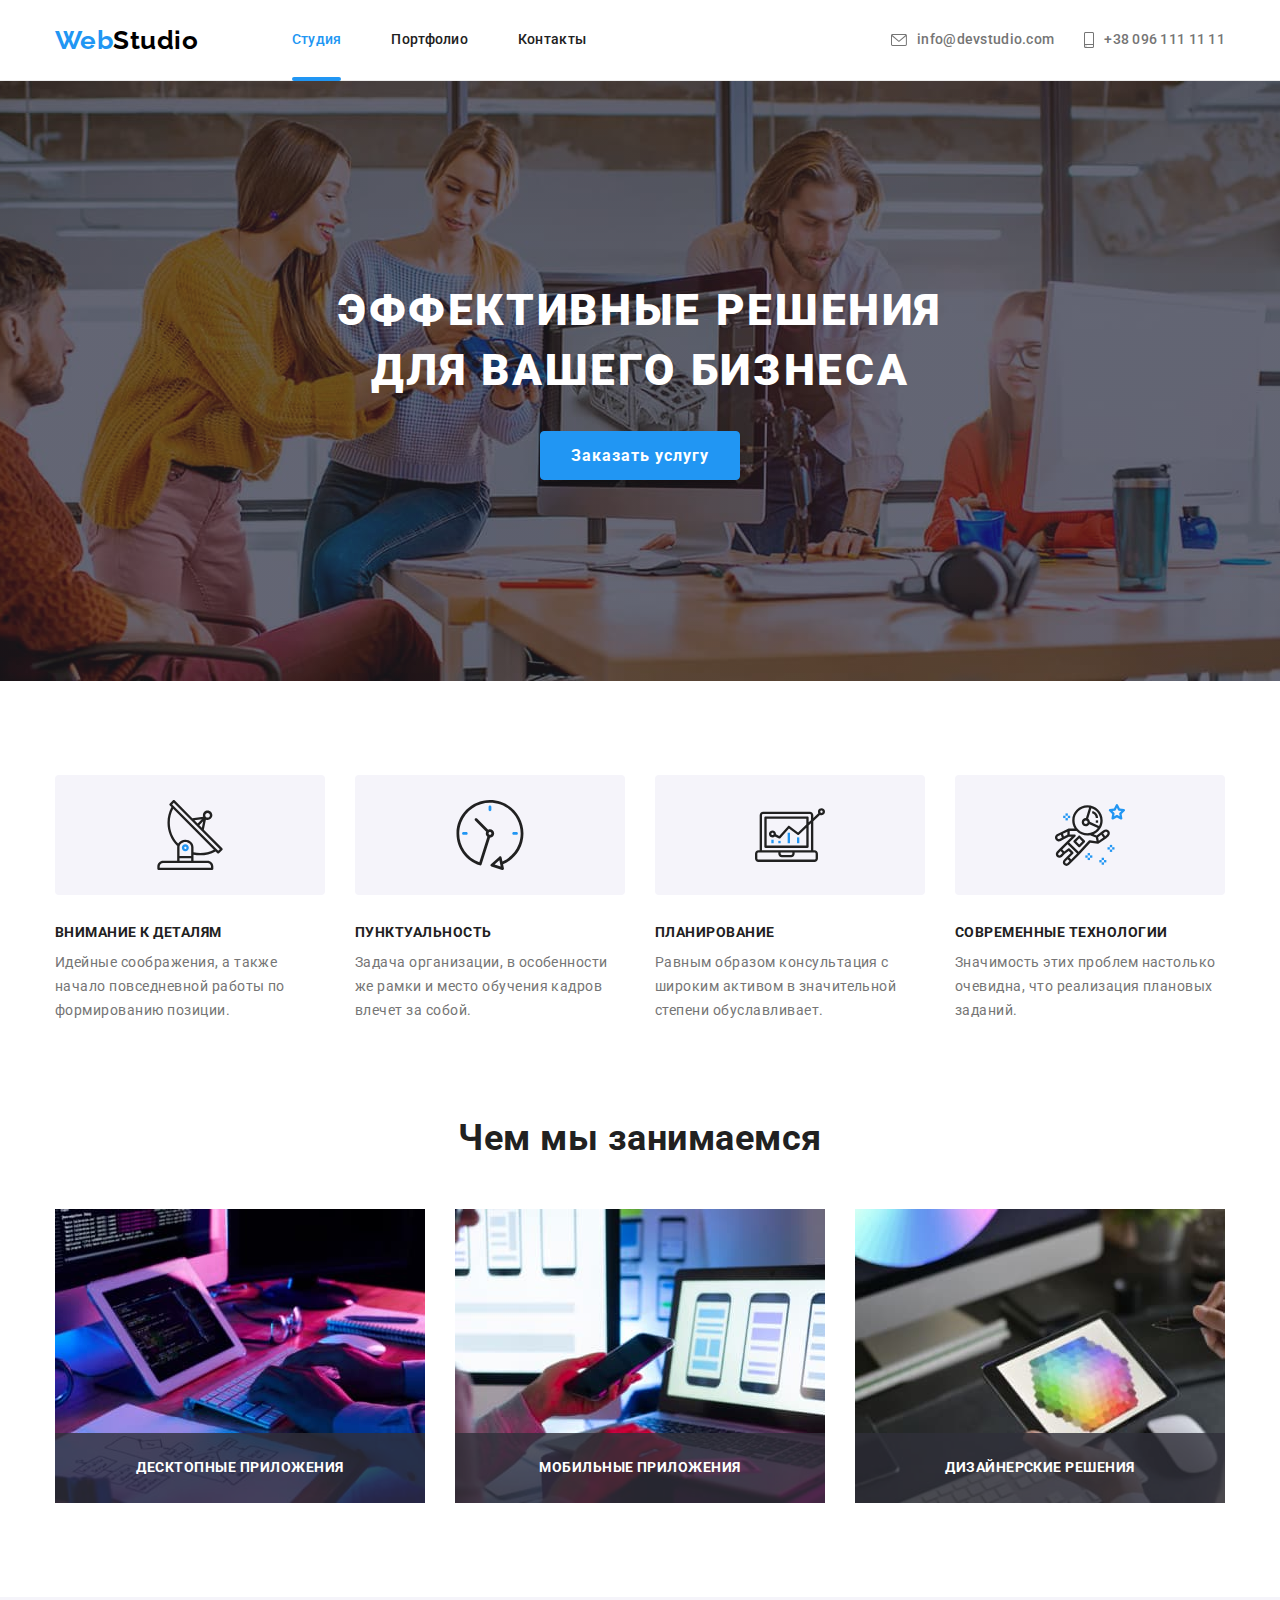
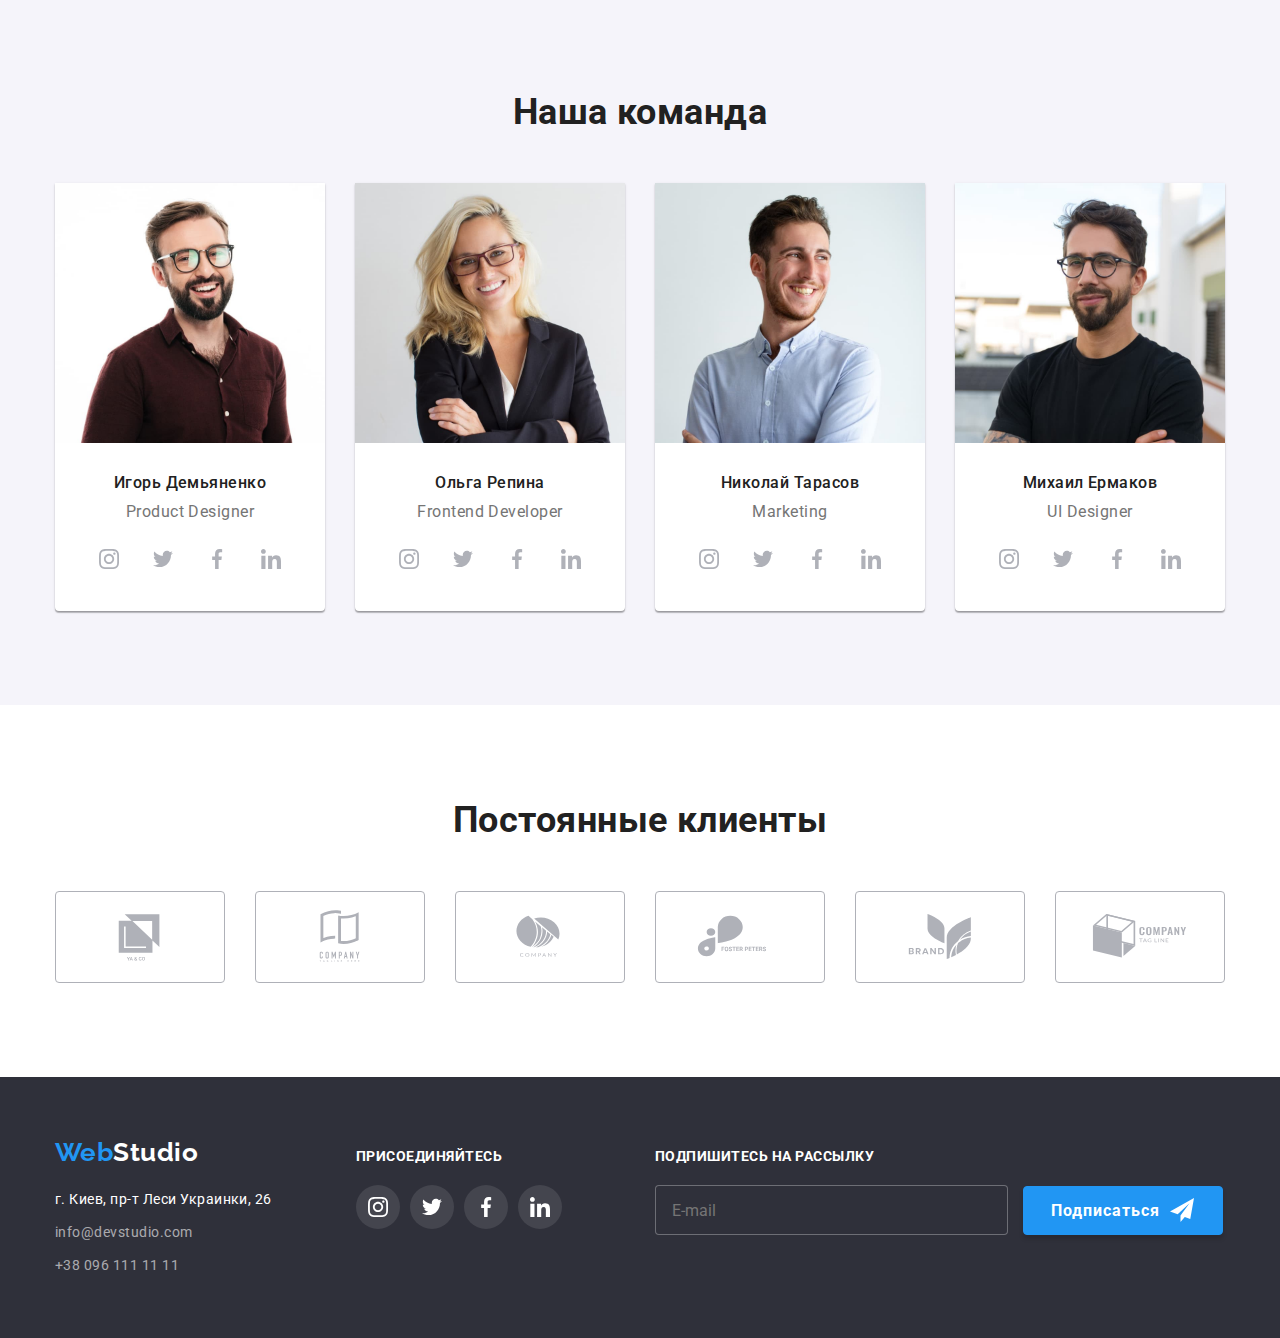
==== commit f8d1289a: "Corrections" ====
--- a/index.html
+++ b/index.html
@@ -31,7 +31,7 @@
         <button
           type="button"
           class="menu-button"
-          aria-expended="false"
+          aria-expanded="false"
           aria-controls="menu-container"
           data-menu-button
         >
--- a/css/main.min.css
+++ b/css/main.min.css
@@ -1 +1 @@
-:root{--primary-text-color: #757575;--title-text-color: #212121;--light-text-color: #ffffff;--hero-title-color: #ffffff;--main-bg-color: #ffffff;--second-bg-color: #f5f4fa;--dark-bg-color: #2f303a;--accent-color: #2196f3;--twin-accent-color: #ffffff;--logo-color: #000000;--address-contact-color: rgba(255, 255, 255, 0.6);--icon-color: #afb1b8;--icon-bg-color: rgba(255, 255, 255, 0.1);--label-doing-bg-color: rgba(47, 48, 58, 0.8);--portfolio-overlay-text-color: #ffffff;--portfolio-overlay-bg-color: rgba(33, 150, 243, 0.9);--backdrop-color: rgba(0, 0, 0, 0.2);--placeholder-color: rgba(117, 117, 117, 0.5);--subscr-border-color: rgba(255, 255, 255, 0.3);--close-border-color: rgba(0, 0, 0, 0.1);--item-gap: 30px}body{font-family:Roboto,sans-serif;letter-spacing:.03em;color:var(--primary-text-color);background-color:var(--main-bg-color)}img{display:block;max-width:100%;height:auto}h1,h2,h3,h4,h5,h6,p{margin:0;padding:0}.list{margin:0;padding:0;list-style:none}.container{margin-left:auto;margin-right:auto;padding-left:15px;padding-right:15px}@media screen and (min-width: 480px){.container{width:480px}}@media screen and (min-width: 768px){.container{width:768px}}@media screen and (min-width: 1200px){.container{width:1200px}}body.modal-open{overflow:hidden}.visually-hidden{position:absolute;width:1px;height:1px;margin:-1px;border:0;padding:0;white-space:nowrap;-webkit-clip-path:inset(100%);clip-path:inset(100%);clip:rect(0 0 0 0);overflow:hidden}.form__thumb,.form__input,.btn-close-icon,.backdrop,.button__thumb,.subscription__input,.address__link,.portfolio__text,.portfolio__link,.filtr__btn,.clients__link,.socials__link,.button,.header-contacts__link,.site-nav__link{transition-duration:250ms;transition-timing-function:cubic-bezier(0.4, 0, 0.2, 1)}.logo{display:inline-block;font-family:Raleway,sans-serif;font-weight:700;font-size:26px;line-height:1.19;text-decoration:none;color:var(--logo-color)}.logo__accent{color:var(--accent-color)}.logo--inverse{color:var(--twin-accent-color)}.page-header{position:relative;border-bottom:1px solid #ececec}.page-header__container{display:flex;justify-content:space-between;align-items:center;min-height:60px}.menu-button{display:inline-flex;margin:0;padding:0;border:none;background-color:rgba(0,0,0,0)}@media screen and (min-width: 768px){.menu-button{display:none}}.menu-button .icon-close{display:none}.menu-button.is-open .icon-close{display:block}.menu-button.is-open .icon-menu{display:none}.menu-container{background-color:var(--main-bg-color)}@media screen and (max-width: 767px){.menu-container{display:none;position:absolute;top:100%;left:0;width:100%;padding:48px 40px}.menu-container.is-open{display:block}}@media screen and (min-width: 768px){.menu-container{display:flex;align-items:center}}.header-socials{display:flex;justify-content:space-between;flex-wrap:wrap}@media screen and (min-width: 768px){.header-socials{display:none}}.header-socials__item{display:block;margin-left:auto;margin-right:auto}.header-socials__item:not(:last-child){border-right:1px solid rgba(33,33,33,.2)}.header-socials__link{font-weight:500;font-size:18px;line-height:1.22;letter-spacing:.02em;text-decoration:none;color:var(--accent-color)}.site-nav{display:block}@media screen and (min-width: 768px){.site-nav{display:flex;align-items:center}}@media screen and (min-width: 768px){.site-nav__item{display:block}.site-nav__item:not(:last-child){margin-right:50px}}.site-nav__link{display:block;font-weight:500;font-size:40px;line-height:1.18;letter-spacing:.02em;text-decoration:none;color:var(--title-text-color);transition-property:color,fill}@media screen and (max-width: 767px){.site-nav__link{margin-bottom:32px}}@media screen and (min-width: 768px){.site-nav__link{padding-top:32px;padding-bottom:32px;font-size:14px;line-height:1.14}}.site-nav__link:hover,.site-nav__link:focus{color:var(--accent-color);fill:var(--accent-color)}.site-nav__link--current{color:var(--accent-color)}@media screen and (min-width: 768px){.site-nav__link--current{position:relative}.site-nav__link--current::after{content:"";position:absolute;bottom:-1px;left:0;width:100%;background-color:var(--accent-color);border:2px solid var(--accent-color);border-radius:2px}}.header-contacts{display:flex;flex-direction:column-reverse}@media screen and (max-width: 767px){.header-contacts{margin-bottom:64px}}@media screen and (min-width: 768px){.header-contacts{flex-direction:column;margin-left:84px}}@media screen and (min-width: 1200px){.header-contacts{flex-direction:row;margin-left:305px}}.header-contacts__item{display:block}@media screen and (max-width: 767px){.header-contacts__item:nth-child(2){margin-bottom:32px}}@media screen and (min-width: 768px)and (max-width: 1199px){.header-contacts__item:nth-child(1){margin-bottom:10px}}@media screen and (min-width: 1200px){.header-contacts__item:not(:last-child){margin-right:30px}}.header-contacts__link{font-weight:500;font-size:24px;line-height:1.17;letter-spacing:.02em;text-decoration:none;color:var(--primary-text-color);fill:var(--primary-text-color);transition-property:color,fill}@media screen and (max-width: 767px){.header-contacts__link--accent{font-size:34px;line-height:1.18;color:var(--accent-color)}}.header-contacts__link:hover,.header-contacts__link:focus{color:var(--accent-color);fill:var(--accent-color)}@media screen and (min-width: 768px){.header-contacts__link{display:flex;align-items:center;font-size:12px;line-height:1.17}}@media screen and (min-width: 1200px){.header-contacts__link{font-size:14px;line-height:1.14}}.header-contacts__icon{margin-right:8px}@media screen and (max-width: 767px){.header-contacts__icon{display:none}}@media screen and (min-width: 1200px){.header-contacts__icon{margin-right:10px}}.section{padding-top:94px;padding-bottom:94px}.section__title{margin-top:0;margin-bottom:30px;font-weight:700;font-size:36px;line-height:1.17;text-align:center;color:var(--title-text-color)}@media screen and (min-width: 1200px){.section__title{margin-bottom:50px}}.section--no-padding-top{padding-top:0}.section--other-background{margin-bottom:0;background-color:var(--second-bg-color)}.hero{margin-left:auto;margin-right:auto;padding-top:118px;padding-bottom:118px;max-width:1600px;height:400px;text-align:center;background-color:var(--dark-bg-color);background-image:linear-gradient(rgba(47, 48, 58, 0.4), rgba(47, 48, 58, 0.4)),url(../images/hero-mobile.jpg);background-repeat:no-repeat;background-position:center;background-size:cover}@media(min-device-pixel-ratio: 2),(-webkit-min-device-pixel-ratio: 2),(min-resolution: 192dpi),(min-resolution: 2dppx){.hero{background-image:linear-gradient(rgba(47, 48, 58, 0.4), rgba(47, 48, 58, 0.4)),url(../images/hero-mobile@2x.jpg)}}@media screen and (min-width: 768px){.hero{background-image:linear-gradient(rgba(47, 48, 58, 0.4), rgba(47, 48, 58, 0.4)),url(../images/hero-tablet.jpg)}}@media screen and (min-width: 768px)and (min-device-pixel-ratio: 2),screen and (min-width: 768px)and (-webkit-min-device-pixel-ratio: 2),screen and (min-width: 768px)and (min-resolution: 192dpi),screen and (min-width: 768px)and (min-resolution: 2dppx){.hero{background-image:linear-gradient(rgba(47, 48, 58, 0.4), rgba(47, 48, 58, 0.4)),url(../images/hero-tablet@2x.jpg)}}@media screen and (min-width: 1200px){.hero{padding-top:200px;padding-bottom:200px;height:600px;background-image:linear-gradient(rgba(47, 48, 58, 0.4), rgba(47, 48, 58, 0.4)),url(../images/hero.jpg)}}@media screen and (min-width: 1200px)and (min-device-pixel-ratio: 2),screen and (min-width: 1200px)and (-webkit-min-device-pixel-ratio: 2),screen and (min-width: 1200px)and (min-resolution: 192dpi),screen and (min-width: 1200px)and (min-resolution: 2dppx){.hero{background-image:linear-gradient(rgba(47, 48, 58, 0.4), rgba(47, 48, 58, 0.4)),url(../images/hero@2x.jpg)}}.hero__title{margin-bottom:30px;font-weight:900;font-size:26px;line-height:1.62;letter-spacing:.06em;text-transform:uppercase;color:var(--hero-title-color)}@media screen and (min-width: 1200px){.hero__title{font-size:44px;line-height:1.36}}.button{display:block;margin-left:auto;margin-right:auto;padding:10px;min-width:200px;font-weight:700;font-size:16px;line-height:1.7;letter-spacing:.06em;text-align:center;cursor:pointer;color:var(--twin-accent-color);background-color:var(--accent-color);border:1px solid var(--accent-color);border-radius:4px;box-shadow:0px 4px 4px rgba(0,0,0,.15);transition-property:color,background-color}.button:hover,.button:focus{background-color:var(--twin-accent-color);color:var(--accent-color)}.features{margin-top:calc(-1*var(--item-gap))}@media screen and (min-width: 768px){.features{display:flex;flex-wrap:wrap;margin-left:calc(-1*var(--item-gap))}}.features__item{margin-top:var(--item-gap)}@media screen and (min-width: 768px){.features__item{flex-basis:calc(50% - var(--item-gap));margin-left:var(--item-gap)}}@media screen and (min-width: 1200px){.features__item{flex-basis:calc(25% - var(--item-gap))}}.features__thumb{display:flex;justify-content:center;align-items:center;margin-bottom:30px;height:120px;background-color:var(--second-bg-color);border-radius:4px}.features__title{margin-bottom:10px;font-weight:700;font-size:14px;line-height:1.14;text-transform:uppercase;text-align:center;color:var(--title-text-color)}@media screen and (min-width: 768px){.features__title{text-align:left}}.features__description{display:block;margin-top:0;margin-bottom:0;width:100%;font-size:14px;line-height:1.71}@media screen and (max-width: 1199px){.section__doings{display:none}}.doings{display:flex;margin-left:calc(-1*var(--item-gap))}.doings__item{margin-left:var(--item-gap);flex-basis:calc(33.3333333333% - var(--item-gap))}.doings__thumb{position:relative}.doings__label{position:absolute;bottom:0;display:flex;justify-content:center;align-items:center;margin:0;width:100%;height:70px;font-weight:700;font-size:14px;line-height:1.14;text-transform:uppercase;color:var(--light-text-color);background-color:var(--label-doing-bg-color)}@media screen and (min-width: 768px){.team{display:flex;flex-wrap:wrap;margin-left:calc(-1*var(--item-gap));margin-top:calc(-1*var(--item-gap))}}.team__item{margin-top:var(--item-gap);background-color:var(--main-bg-color);box-shadow:0px 1px 3px rgba(0,0,0,.12),0px 1px 1px rgba(0,0,0,.14),0px 2px 1px rgba(0,0,0,.2);border-radius:0px 0px 4px 4px}@media screen and (min-width: 768px){.team__item{flex-basis:calc(50% - var(--item-gap));margin-left:var(--item-gap)}}@media screen and (min-width: 1200px){.team__item{flex-basis:calc(25% - var(--item-gap))}}.team__img{width:100%}@media screen and (min-width: 768px){.team__img{height:374px}}@media screen and (min-width: 1200px){.team__img{height:260px}}.team__info{padding:30px 0}.team__title{margin-bottom:10px;font-weight:500;font-size:16px;line-height:1.19;text-align:center;color:var(--title-text-color)}.team__text{margin-top:0;margin-bottom:16px;font-size:16px;line-height:1.19;text-align:center}.socials{display:flex;justify-content:center}.socials__item:not(:first-child){margin-left:10px}.socials__link{display:flex;justify-content:center;align-items:center;width:44px;height:44px;color:var(--icon-color);border-radius:50%;transition-property:color,background-color}.socials__link:hover,.socials__link:focus{color:var(--twin-accent-color);background-color:var(--accent-color)}.socials__icon{fill:currentColor}.clients{display:flex;flex-wrap:wrap;justify-content:space-between;margin-top:calc(-1*var(--item-gap))}.clients__item{margin-top:var(--item-gap);flex-basis:calc(50% - var(--item-gap)/2);height:92px}@media screen and (min-width: 768px){.clients__item{flex-basis:calc(33.3333333333% - var(--item-gap)*2/3)}}@media screen and (min-width: 1200px){.clients__item{flex-basis:calc(16.6666666667% - var(--item-gap)*5/6)}}.clients__link{display:flex;justify-content:center;align-items:center;height:100%;color:var(--icon-color);border:1px solid var(--icon-color);border-radius:4px;transition-property:color,border}.clients__link:hover,.clients__link:focus{color:var(--accent-color);border:1px solid var(--accent-color)}.clients__icon{fill:currentColor}.filtr{display:flex;flex-wrap:wrap;margin-bottom:40px}@media screen and (max-width: 767px){.filtr{margin-top:-15px}}@media screen and (min-width: 768px){.filtr{justify-content:center;margin-bottom:30px}}@media screen and (min-width: 1200px){.filtr{margin-bottom:50px}}@media screen and (max-width: 767px){.filtr__item{margin-top:15px}}.filtr__item:not(:last-child){margin-right:8px}.filtr__btn{display:inline-block;padding:6px 22px;min-width:73px;font-family:inherit;font-weight:500;font-size:16px;line-height:1.63;letter-spacing:.03em;text-align:center;cursor:pointer;color:var(--title-text-color);background-color:var(--second-bg-color);border:1px solid var(--second-bg-color);border-radius:4px;transition-property:color,background-color,border,box-shadow}.filtr__btn:hover,.filtr__btn:focus{color:var(--twin-accent-color);background-color:var(--accent-color);border:1px solid var(--accent-color);box-shadow:0px 3px 1px rgba(0,0,0,.1),0px 1px 2px rgba(0,0,0,.08),0px 2px 2px rgba(0,0,0,.12)}.portfolio{display:flex;flex-wrap:wrap;justify-content:space-between;align-items:stretch;margin-top:calc(-1*var(--item-gap))}@media screen and (min-width: 768px){.portfolio{margin-left:calc(-1*var(--item-gap))}}.portfolio__item{flex-basis:100%;margin-top:var(--item-gap)}@media screen and (min-width: 768px){.portfolio__item{flex-basis:calc(50% - var(--item-gap));margin-left:var(--item-gap)}}@media screen and (min-width: 1200px){.portfolio__item{flex-basis:calc(33.3333333333% - var(--item-gap))}}.portfolio__link{display:block;text-decoration:none;transition-property:box-shadow}.portfolio__link:hover,.portfolio__link:focus{box-shadow:0px 1px 1px rgba(0,0,0,.12),0px 4px 4px rgba(0,0,0,.06),1px 4px 6px rgba(0,0,0,.16)}.portfolio__box{position:relative;overflow:hidden;width:100%}.portfolio__box::before{content:""}.portfolio__thumb{width:100%}.portfolio__text{position:absolute;top:100%;opacity:0;margin:0;padding:63px 24px;width:100%;height:100%;font-size:18px;line-height:1.56;color:var(--portfolio-overlay-text-color);background-color:var(--portfolio-overlay-bg-color);transition-property:opacity,top}.portfolio__link:hover .portfolio__text,.portfolio__link:focus .portfolio__text{top:0;opacity:1}.portfolio__content{flex-grow:1;padding:20px 24px;border:1px solid #eee}.portfolio__title{margin-bottom:4px;font-weight:700;font-size:18px;line-height:2;letter-spacing:.06em;color:var(--title-text-color)}.portfolio__type{font-size:16px;line-height:1.86;color:var(--primary-text-color)}.footer{padding-top:60px;padding-bottom:60px;background-color:var(--dark-bg-color)}.footer__container{display:flex;flex-direction:column;align-items:center}@media screen and (min-width: 768px){.footer__container{flex-direction:row;flex-wrap:wrap;justify-content:space-around;align-items:baseline}}@media screen and (min-width: 1200px){.footer__container{flex-wrap:nowrap}}.footer__title{margin-bottom:20px;font-weight:700;font-size:14px;line-height:1.14;text-transform:uppercase;color:var(--light-text-color)}@media screen and (max-width: 1199px){.footer__title{text-align:center}}.address{text-align:center}@media screen and (max-width: 1199px){.address{margin-bottom:60px}}.address-list{margin-top:20px;width:231px}.address__item:not(:first-child){margin-top:9px}.address__link{display:inline-block;width:231px;font-style:normal;font-size:14px;line-height:1.71;text-decoration:none;transition-property:color}.address__link:hover,.address__link:focus{color:var(--accent-color)}.address__link--bright{color:var(--light-text-color)}.address__link--dull{color:var(--address-contact-color)}@media screen and (max-width: 1199px){.join{margin-bottom:60px}}@media screen and (min-width: 1200px){.join{margin-left:70px}}.join__socials__link{color:var(--light-text-color);background-color:var(--icon-bg-color)}.subscription{width:100%}@media screen and (min-width: 1200px){.subscription{width:570px;margin-left:93px}}@media screen and (min-width: 768px){.subscription__row{display:flex;flex-direction:column;align-items:center}}@media screen and (min-width: 1200px){.subscription__row{flex-direction:row;align-items:baseline}}.subscription__input{width:100%;height:50px;margin-bottom:20px;padding-left:16px;color:var(--light-text-color);background-color:var(--dark-bg-color);border:1px solid var(--subscr-border-color);border-radius:4px;transition-property:border}.subscription__input:focus{border:1px solid var(--accent-color);outline:1px solid var(--accent-color)}@media screen and (min-width: 768px){.subscription__input{width:450px}}@media screen and (min-width: 1200px){.subscription__input{margin-right:12px;width:353px}}.button__box{display:flex;justify-content:center;align-items:center}.button__thumb{display:flex;justify-content:center;align-items:center;margin-left:10px;padding:0;fill:var(--twin-accent-color);transition-property:fill}.button:hover .button__thumb,.button:focus .button__thumb{fill:var(--accent-color)}.backdrop{position:fixed;top:0;left:0;padding-top:93px;padding-right:15px;padding-left:15px;width:100%;height:100%;background-color:var(--backdrop-color);transition-property:opacity,visibility;overflow-y:scroll}.is-hidden{opacity:0;pointer-events:none;visibility:hidden}.modal{padding-top:40px;padding-left:40px;padding-right:40px;padding-bottom:40px;width:100%;background-color:var(--main-bg-color);border-radius:4px;box-shadow:0px 1px 3px rgba(0,0,0,.12),0px 1px 1px rgba(0,0,0,.14),0px 2px 1px rgba(0,0,0,.2)}@media screen and (min-width: 480px){.modal{max-width:450px;position:absolute;left:50%;transform:translate(-50%)}}@media screen and (min-width: 768px){.modal{top:50%;transform:translate(-50%, -50%)}}@media screen and (min-width: 1200px){.modal{max-width:528px;min-height:581px}}.btn-close-icon{position:absolute;top:8px;right:8px;fill:#000;border:1px solid var(--close-border-color);border-radius:50%;transition-property:fill}.btn-close-icon:hover,.btn-close-icon:focus{fill:var(--accent-color);cursor:pointer}.btn-close-icon:active{fill:var(--icon-color)}.form{margin-left:auto;margin-right:auto}.form__title{margin-bottom:12px;color:var(--title-text-color);font-weight:700;font-size:20px;line-height:1.5;text-align:center}@media screen and (min-width: 1200px){.form__title{line-height:1.15}}.form__item{position:relative;display:flex;flex-direction:column;margin-bottom:10px}.form__item:nth-child(4){margin-bottom:20px}.form__label{margin-bottom:4px;font-size:12px;line-height:1.17;letter-spacing:.01}.form__label::-moz-placeholder{color:var(--placeholder-color)}.form__label:-ms-input-placeholder{color:var(--placeholder-color)}.form__label::placeholder{color:var(--placeholder-color)}.form__input{margin:0;padding:12px 42px;cursor:pointer;font-size:14px;line-height:1.14;letter-spacing:.01em;color:var(--title-text-color);border:1px solid rgba(33,33,33,.2);border-radius:4px;transition-property:border}.form__input:focus{outline:1px solid rgba(0,0,0,0);border:1px solid var(--accent-color)}.form__thumb{position:absolute;bottom:11px;left:12px;display:flex;justify-content:center;align-items:center;padding:0;color:var(--title-text-color);transition-property:color}.form__item:focus-within .form__thumb{color:var(--accent-color)}.form__icon{display:inline-block;fill:currentColor}.form__textarea{padding-right:16px;padding-left:16px;height:120px;resize:none}.terms{margin-bottom:30px}.terms__label{display:flex;justify-content:center;align-items:center;margin:0}.terms__thumb{position:relative;width:16px;height:15px;display:block;margin:0;padding:0}.terms__icon{border:1px solid #000;border-radius:2px;fill:rgba(0,0,0,0);stroke:rgba(0,0,0,0);stroke-linejoin:miter;stroke-linecap:butt;stroke-miterlimit:4;stroke-width:.4267}.terms__checkbox:checked+.terms__icon{border:1px solid var(--accent-color);background-color:var(--accent-color);fill:#fff;stroke:#fff;stroke-linejoin:miter;stroke-linecap:butt;stroke-miterlimit:4;stroke-width:.4267}.terms__text{margin-left:5px;font-size:12px;line-height:1.17}@media screen and (min-width: 1200px){.terms__text{font-size:14px;line-height:1.71}}.terms__link{color:var(--accent-color)}/*# sourceMappingURL=main.min.css.map */+:root{--primary-text-color: #757575;--title-text-color: #212121;--light-text-color: #ffffff;--hero-title-color: #ffffff;--main-bg-color: #ffffff;--second-bg-color: #f5f4fa;--dark-bg-color: #2f303a;--accent-color: #2196f3;--twin-accent-color: #ffffff;--logo-color: #000000;--address-contact-color: rgba(255, 255, 255, 0.6);--icon-color: #afb1b8;--icon-bg-color: rgba(255, 255, 255, 0.1);--label-doing-bg-color: rgba(47, 48, 58, 0.8);--portfolio-overlay-text-color: #ffffff;--portfolio-overlay-bg-color: rgba(33, 150, 243, 0.9);--backdrop-color: rgba(0, 0, 0, 0.2);--placeholder-color: rgba(117, 117, 117, 0.5);--subscr-border-color: rgba(255, 255, 255, 0.3);--close-border-color: rgba(0, 0, 0, 0.1);--item-gap: 30px}body{font-family:Roboto,sans-serif;letter-spacing:.03em;color:var(--primary-text-color);background-color:var(--main-bg-color)}img{display:block;max-width:100%;height:auto}h1,h2,h3,h4,h5,h6,p{margin:0;padding:0}.list{margin:0;padding:0;list-style:none}.container{margin-left:auto;margin-right:auto;padding-left:15px;padding-right:15px}@media screen and (min-width: 480px){.container{width:480px}}@media screen and (min-width: 768px){.container{width:768px}}@media screen and (min-width: 1200px){.container{width:1200px}}body.modal-open{overflow:hidden}.visually-hidden{position:absolute;width:1px;height:1px;margin:-1px;border:0;padding:0;white-space:nowrap;-webkit-clip-path:inset(100%);clip-path:inset(100%);clip:rect(0 0 0 0);overflow:hidden}.form__thumb,.form__input,.btn-close-icon,.backdrop,.button__thumb,.subscription__input,.address__link,.portfolio__text,.portfolio__link,.filtr__btn,.clients__link,.socials__link,.button,.header-contacts__link,.site-nav__link{transition-duration:250ms;transition-timing-function:cubic-bezier(0.4, 0, 0.2, 1)}.logo{display:inline-block;font-family:Raleway,sans-serif;font-weight:700;font-size:26px;line-height:1.19;text-decoration:none;color:var(--logo-color)}.logo__accent{color:var(--accent-color)}.logo--inverse{color:var(--twin-accent-color)}.page-header{position:relative;border-bottom:1px solid #ececec}.page-header__container{display:flex;justify-content:space-between;align-items:center;min-height:60px}.menu-button{display:inline-flex;margin:0;padding:0;border:none;background-color:rgba(0,0,0,0);z-index:2}@media screen and (min-width: 768px){.menu-button{display:none}}.menu-button .icon-close{display:none}.menu-button.is-open .icon-close{display:block}.menu-button.is-open .icon-menu{display:none}.menu-container{z-index:1;background-color:var(--main-bg-color)}@media screen and (max-width: 767px){.menu-container{display:none;position:absolute;top:0;left:0;width:100vw;height:100vh;padding:48px 40px}.menu-container.is-open{display:flex;flex-direction:column;justify-content:space-between}}@media screen and (min-width: 768px){.menu-container{display:flex;align-items:center}}.header-socials{display:flex;justify-content:space-between;flex-wrap:wrap}@media screen and (min-width: 768px){.header-socials{display:none}}.header-socials__item{flex-grow:1;text-align:center}.header-socials__item:not(:last-child){border-right:1px solid rgba(33,33,33,.2)}.header-socials__link{font-weight:500;font-size:18px;line-height:1.22;letter-spacing:.02em;text-decoration:none;color:var(--accent-color)}.site-nav{display:block}@media screen and (min-width: 768px){.site-nav{display:flex;align-items:center}}@media screen and (min-width: 768px){.site-nav__item{display:block}.site-nav__item:not(:last-child){margin-right:50px}}.site-nav__link{display:block;font-weight:500;font-size:40px;line-height:1.18;letter-spacing:.02em;text-decoration:none;color:var(--title-text-color);transition-property:color,fill}@media screen and (max-width: 767px){.site-nav__link{margin-bottom:32px}}@media screen and (min-width: 768px){.site-nav__link{padding-top:32px;padding-bottom:32px;font-size:14px;line-height:1.14}}.site-nav__link:hover,.site-nav__link:focus{color:var(--accent-color);fill:var(--accent-color)}.site-nav__link--current{color:var(--accent-color)}@media screen and (min-width: 768px){.site-nav__link--current{position:relative}.site-nav__link--current::after{content:"";position:absolute;bottom:-1px;left:0;width:100%;background-color:var(--accent-color);border:2px solid var(--accent-color);border-radius:2px}}.header-contacts{display:flex;flex-direction:column-reverse}@media screen and (max-width: 767px){.header-contacts{margin-top:auto;margin-bottom:64px}}@media screen and (min-width: 768px){.header-contacts{flex-direction:column;margin-left:84px}}@media screen and (min-width: 1200px){.header-contacts{flex-direction:row;margin-left:305px}}.header-contacts__item{display:block}@media screen and (max-width: 767px){.header-contacts__item:nth-child(2){margin-bottom:32px}}@media screen and (min-width: 768px)and (max-width: 1199px){.header-contacts__item:nth-child(1){margin-bottom:10px}}@media screen and (min-width: 1200px){.header-contacts__item:not(:last-child){margin-right:30px}}.header-contacts__link{font-weight:500;font-size:24px;line-height:1.17;letter-spacing:.02em;text-decoration:none;white-space:nowrap;color:var(--primary-text-color);fill:var(--primary-text-color);transition-property:color,fill}@media screen and (max-width: 767px){.header-contacts__link--accent{font-size:34px;line-height:1.18;color:var(--accent-color)}}.header-contacts__link:hover,.header-contacts__link:focus{color:var(--accent-color);fill:var(--accent-color)}@media screen and (min-width: 768px){.header-contacts__link{display:flex;align-items:center;font-size:12px;line-height:1.17}}@media screen and (min-width: 1200px){.header-contacts__link{font-size:14px;line-height:1.14}}.header-contacts__icon{margin-right:8px}@media screen and (max-width: 767px){.header-contacts__icon{display:none}}@media screen and (min-width: 1200px){.header-contacts__icon{margin-right:10px}}.section{padding-top:60px;padding-bottom:60px}@media screen and (min-width: 1200px){.section{padding-top:94px;padding-bottom:94px}}.section__title{margin-top:0;margin-bottom:30px;font-weight:700;font-size:36px;line-height:1.17;text-align:center;color:var(--title-text-color)}@media screen and (min-width: 1200px){.section__title{margin-bottom:50px}}.section--no-padding-top{padding-top:0}.section--other-background{margin-bottom:0;background-color:var(--second-bg-color)}.hero{margin-left:auto;margin-right:auto;padding-top:118px;padding-bottom:118px;max-width:1600px;height:400px;text-align:center;background-color:var(--dark-bg-color);background-image:linear-gradient(rgba(47, 48, 58, 0.4), rgba(47, 48, 58, 0.4)),url(../images/hero-mobile.jpg);background-repeat:no-repeat;background-position:center;background-size:cover}@media(min-device-pixel-ratio: 2),(-webkit-min-device-pixel-ratio: 2),(min-resolution: 192dpi),(min-resolution: 2dppx){.hero{background-image:linear-gradient(rgba(47, 48, 58, 0.4), rgba(47, 48, 58, 0.4)),url(../images/hero-mobile@2x.jpg)}}@media screen and (min-width: 768px){.hero{background-image:linear-gradient(rgba(47, 48, 58, 0.4), rgba(47, 48, 58, 0.4)),url(../images/hero-tablet.jpg)}}@media screen and (min-width: 768px)and (min-device-pixel-ratio: 2),screen and (min-width: 768px)and (-webkit-min-device-pixel-ratio: 2),screen and (min-width: 768px)and (min-resolution: 192dpi),screen and (min-width: 768px)and (min-resolution: 2dppx){.hero{background-image:linear-gradient(rgba(47, 48, 58, 0.4), rgba(47, 48, 58, 0.4)),url(../images/hero-tablet@2x.jpg)}}@media screen and (min-width: 1200px){.hero{padding-top:200px;padding-bottom:200px;height:600px;background-image:linear-gradient(rgba(47, 48, 58, 0.4), rgba(47, 48, 58, 0.4)),url(../images/hero.jpg)}}@media screen and (min-width: 1200px)and (min-device-pixel-ratio: 2),screen and (min-width: 1200px)and (-webkit-min-device-pixel-ratio: 2),screen and (min-width: 1200px)and (min-resolution: 192dpi),screen and (min-width: 1200px)and (min-resolution: 2dppx){.hero{background-image:linear-gradient(rgba(47, 48, 58, 0.4), rgba(47, 48, 58, 0.4)),url(../images/hero@2x.jpg)}}.hero__title{margin-bottom:30px;font-weight:900;font-size:26px;line-height:1.62;letter-spacing:.06em;text-transform:uppercase;color:var(--hero-title-color)}@media screen and (min-width: 1200px){.hero__title{font-size:44px;line-height:1.36}}.button{display:block;margin-left:auto;margin-right:auto;padding:10px;min-width:200px;font-weight:700;font-size:16px;line-height:1.7;letter-spacing:.06em;text-align:center;cursor:pointer;color:var(--twin-accent-color);background-color:var(--accent-color);border:1px solid var(--accent-color);border-radius:4px;box-shadow:0px 4px 4px rgba(0,0,0,.15);transition-property:color,background-color}.button:hover,.button:focus{background-color:var(--twin-accent-color);color:var(--accent-color)}.features{margin-top:calc(-1*var(--item-gap))}@media screen and (min-width: 768px){.features{display:flex;flex-wrap:wrap;margin-left:calc(-1*var(--item-gap))}}.features__item{margin-top:var(--item-gap)}@media screen and (min-width: 768px){.features__item{flex-basis:calc(50% - var(--item-gap));margin-left:var(--item-gap)}}@media screen and (min-width: 1200px){.features__item{flex-basis:calc(25% - var(--item-gap))}}.features__thumb{display:flex;justify-content:center;align-items:center;margin-bottom:30px;height:120px;background-color:var(--second-bg-color);border-radius:4px}.features__title{margin-bottom:10px;font-weight:700;font-size:14px;line-height:1.14;text-transform:uppercase;text-align:center;color:var(--title-text-color)}@media screen and (min-width: 768px){.features__title{text-align:left}}.features__description{display:block;margin-top:0;margin-bottom:0;width:100%;font-size:14px;line-height:1.71}@media screen and (max-width: 1199px){.section__doings{display:none}}.doings{display:flex;margin-left:calc(-1*var(--item-gap))}.doings__item{margin-left:var(--item-gap);flex-basis:calc(33.3333333333% - var(--item-gap))}.doings__thumb{position:relative}.doings__label{position:absolute;bottom:0;display:flex;justify-content:center;align-items:center;margin:0;width:100%;height:70px;font-weight:700;font-size:14px;line-height:1.14;text-transform:uppercase;color:var(--light-text-color);background-color:var(--label-doing-bg-color)}@media screen and (min-width: 768px){.team{display:flex;flex-wrap:wrap;margin-left:calc(-1*var(--item-gap));margin-top:calc(-1*var(--item-gap))}}.team__item{margin-top:var(--item-gap);background-color:var(--main-bg-color);box-shadow:0px 1px 3px rgba(0,0,0,.12),0px 1px 1px rgba(0,0,0,.14),0px 2px 1px rgba(0,0,0,.2);border-radius:0px 0px 4px 4px}@media screen and (min-width: 768px){.team__item{flex-basis:calc(50% - var(--item-gap));margin-left:var(--item-gap)}}@media screen and (min-width: 1200px){.team__item{flex-basis:calc(25% - var(--item-gap))}}.team__img{width:100%}@media screen and (min-width: 768px){.team__img{height:374px}}@media screen and (min-width: 1200px){.team__img{height:260px}}.team__info{padding:30px 0}.team__title{margin-bottom:10px;font-weight:500;font-size:16px;line-height:1.19;text-align:center;color:var(--title-text-color)}.team__text{margin-top:0;margin-bottom:16px;font-size:16px;line-height:1.19;text-align:center}.socials{display:flex;justify-content:center}.socials__item:not(:first-child){margin-left:10px}.socials__link{display:flex;justify-content:center;align-items:center;width:44px;height:44px;color:var(--icon-color);border-radius:50%;transition-property:color,background-color}.socials__link:hover,.socials__link:focus{color:var(--twin-accent-color);background-color:var(--accent-color)}.socials__icon{fill:currentColor}.clients{display:flex;flex-wrap:wrap;justify-content:space-between;margin-top:calc(-1*var(--item-gap))}.clients__item{margin-top:var(--item-gap);flex-basis:calc(50% - var(--item-gap)/2);height:92px}@media screen and (min-width: 768px){.clients__item{flex-basis:calc(33.3333333333% - var(--item-gap)*2/3)}}@media screen and (min-width: 1200px){.clients__item{flex-basis:calc(16.6666666667% - var(--item-gap)*5/6)}}.clients__link{display:flex;justify-content:center;align-items:center;height:100%;color:var(--icon-color);border:1px solid var(--icon-color);border-radius:4px;transition-property:color,border}.clients__link:hover,.clients__link:focus{color:var(--accent-color);border:1px solid var(--accent-color)}.clients__icon{fill:currentColor}.filtr{display:flex;flex-wrap:wrap;margin-bottom:40px}@media screen and (max-width: 767px){.filtr{margin-top:-15px}}@media screen and (min-width: 768px){.filtr{justify-content:center;margin-bottom:30px}}@media screen and (min-width: 1200px){.filtr{margin-bottom:50px}}@media screen and (max-width: 767px){.filtr__item{margin-top:15px}}.filtr__item:not(:last-child){margin-right:8px}.filtr__btn{display:inline-block;padding:6px 22px;min-width:73px;font-family:inherit;font-weight:500;font-size:16px;line-height:1.63;letter-spacing:.03em;text-align:center;cursor:pointer;color:var(--title-text-color);background-color:var(--second-bg-color);border:1px solid var(--second-bg-color);border-radius:4px;transition-property:color,background-color,border,box-shadow}.filtr__btn:hover,.filtr__btn:focus{color:var(--twin-accent-color);background-color:var(--accent-color);border:1px solid var(--accent-color);box-shadow:0px 3px 1px rgba(0,0,0,.1),0px 1px 2px rgba(0,0,0,.08),0px 2px 2px rgba(0,0,0,.12)}.portfolio{display:flex;flex-wrap:wrap;justify-content:space-between;align-items:stretch;margin-top:calc(-1*var(--item-gap))}@media screen and (min-width: 768px){.portfolio{margin-left:calc(-1*var(--item-gap))}}.portfolio__item{flex-basis:100%;margin-top:var(--item-gap)}@media screen and (min-width: 768px){.portfolio__item{flex-basis:calc(50% - var(--item-gap));margin-left:var(--item-gap)}}@media screen and (min-width: 1200px){.portfolio__item{flex-basis:calc(33.3333333333% - var(--item-gap))}}.portfolio__link{display:flex;flex-direction:column;height:100%;text-decoration:none;transition-property:box-shadow}.portfolio__link:hover,.portfolio__link:focus{box-shadow:0px 1px 1px rgba(0,0,0,.12),0px 4px 4px rgba(0,0,0,.06),1px 4px 6px rgba(0,0,0,.16)}.portfolio__box{position:relative;overflow:hidden;width:100%}.portfolio__box::before{content:""}.portfolio__thumb{width:100%}.portfolio__text{position:absolute;top:100%;opacity:0;margin:0;padding:63px 24px;width:100%;height:100%;font-size:18px;line-height:1.56;color:var(--portfolio-overlay-text-color);background-color:var(--portfolio-overlay-bg-color);transition-property:opacity,top}.portfolio__link:hover .portfolio__text,.portfolio__link:focus .portfolio__text{top:0;opacity:1}.portfolio__content{flex-grow:1;padding:20px 24px;border:1px solid #eee}.portfolio__title{margin-bottom:4px;font-weight:700;font-size:18px;line-height:2;letter-spacing:.06em;color:var(--title-text-color)}.portfolio__type{font-size:16px;line-height:1.86;color:var(--primary-text-color)}.footer{padding-top:60px;padding-bottom:60px;background-color:var(--dark-bg-color)}.footer__container{display:flex;flex-direction:column;align-items:center}@media screen and (min-width: 768px){.footer__container{flex-direction:row;flex-wrap:wrap;justify-content:space-around;align-items:baseline}}@media screen and (min-width: 1200px){.footer__container{flex-wrap:nowrap}}.footer__title{margin-bottom:20px;font-weight:700;font-size:14px;line-height:1.14;text-transform:uppercase;color:var(--light-text-color)}@media screen and (max-width: 1199px){.footer__title{text-align:center}}@media screen and (max-width: 1199px){.address{margin-bottom:60px;text-align:center}}.address-list{margin-top:20px;width:231px}.address__item:not(:first-child){margin-top:9px}.address__link{display:inline-block;width:231px;font-style:normal;font-size:14px;line-height:1.71;text-decoration:none;transition-property:color}.address__link:hover,.address__link:focus{color:var(--accent-color)}.address__link--bright{color:var(--light-text-color)}.address__link--dull{color:var(--address-contact-color)}@media screen and (max-width: 1199px){.join{margin-bottom:60px}}@media screen and (min-width: 1200px){.join{margin-left:70px}}.join__socials__link{color:var(--light-text-color);background-color:var(--icon-bg-color)}.subscription{width:100%}@media screen and (min-width: 1200px){.subscription{width:570px;margin-left:93px}}@media screen and (min-width: 768px){.subscription__row{display:flex;flex-direction:column;align-items:center}}@media screen and (min-width: 1200px){.subscription__row{flex-direction:row;align-items:baseline}}.subscription__input{width:100%;height:50px;margin-bottom:20px;padding-left:16px;color:var(--light-text-color);background-color:var(--dark-bg-color);border:1px solid var(--subscr-border-color);border-radius:4px;transition-property:border}.subscription__input:focus{border:1px solid var(--accent-color);outline:1px solid var(--accent-color)}@media screen and (min-width: 768px){.subscription__input{width:450px}}@media screen and (min-width: 1200px){.subscription__input{margin-right:12px;width:353px}}.button__box{display:flex;justify-content:center;align-items:center}.button__thumb{display:flex;justify-content:center;align-items:center;margin-left:10px;padding:0;fill:var(--twin-accent-color);transition-property:fill}.button:hover .button__thumb,.button:focus .button__thumb{fill:var(--accent-color)}.backdrop{z-index:2;position:fixed;top:0;left:0;padding-top:93px;padding-right:15px;padding-left:15px;width:100vw;height:100vh;background-color:var(--backdrop-color);transition-property:opacity,visibility;overflow-y:scroll}.is-hidden{opacity:0;pointer-events:none;visibility:hidden}.modal{position:relative;padding-top:40px;padding-left:40px;padding-right:40px;padding-bottom:40px;width:100%;background-color:var(--main-bg-color);border-radius:4px;box-shadow:0px 1px 3px rgba(0,0,0,.12),0px 1px 1px rgba(0,0,0,.14),0px 2px 1px rgba(0,0,0,.2)}@media screen and (min-width: 480px){.modal{max-width:450px;position:absolute;left:50%;transform:translate(-50%)}}@media screen and (min-width: 768px){.modal{top:50%;transform:translate(-50%, -50%)}}@media screen and (min-width: 1200px){.modal{max-width:528px;min-height:581px}}.btn-close-icon{position:absolute;top:8px;right:8px;fill:#000;border:1px solid var(--close-border-color);border-radius:50%;transition-property:fill}.btn-close-icon:hover,.btn-close-icon:focus{fill:var(--accent-color);cursor:pointer}.btn-close-icon:active{fill:var(--icon-color)}.form{margin-left:auto;margin-right:auto}.form__title{margin-bottom:12px;color:var(--title-text-color);font-weight:700;font-size:20px;line-height:1.5;text-align:center}@media screen and (min-width: 1200px){.form__title{line-height:1.15}}.form__item{position:relative;display:flex;flex-direction:column;margin-bottom:10px}.form__item:nth-child(4){margin-bottom:20px}.form__label{margin-bottom:4px;font-size:12px;line-height:1.17;letter-spacing:.01}.form__label::-moz-placeholder{color:var(--placeholder-color)}.form__label:-ms-input-placeholder{color:var(--placeholder-color)}.form__label::placeholder{color:var(--placeholder-color)}.form__input{margin:0;padding:12px 42px;cursor:pointer;font-size:14px;line-height:1.14;letter-spacing:.01em;color:var(--title-text-color);border:1px solid rgba(33,33,33,.2);border-radius:4px;transition-property:border}.form__input:focus{outline:1px solid rgba(0,0,0,0);border:1px solid var(--accent-color)}.form__thumb{position:absolute;bottom:11px;left:12px;display:flex;justify-content:center;align-items:center;padding:0;color:var(--title-text-color);transition-property:color}.form__item:focus-within .form__thumb{color:var(--accent-color)}.form__icon{display:inline-block;fill:currentColor}.form__textarea{padding-right:16px;padding-left:16px;height:120px;resize:none}.terms{margin-bottom:30px}.terms__label{display:flex;justify-content:center;align-items:center;margin:0}.terms__thumb{position:relative;width:16px;height:15px;display:block;margin:0;padding:0}.terms__icon{border:1px solid #000;border-radius:2px;fill:rgba(0,0,0,0);stroke:rgba(0,0,0,0);stroke-linejoin:miter;stroke-linecap:butt;stroke-miterlimit:4;stroke-width:.4267}.terms__checkbox:checked+.terms__icon{border:1px solid var(--accent-color);background-color:var(--accent-color);fill:#fff;stroke:#fff;stroke-linejoin:miter;stroke-linecap:butt;stroke-miterlimit:4;stroke-width:.4267}.terms__text{margin-left:5px;font-size:12px;line-height:1.17}@media screen and (min-width: 1200px){.terms__text{font-size:14px;line-height:1.71}}.terms__link{color:var(--accent-color)}/*# sourceMappingURL=main.min.css.map */